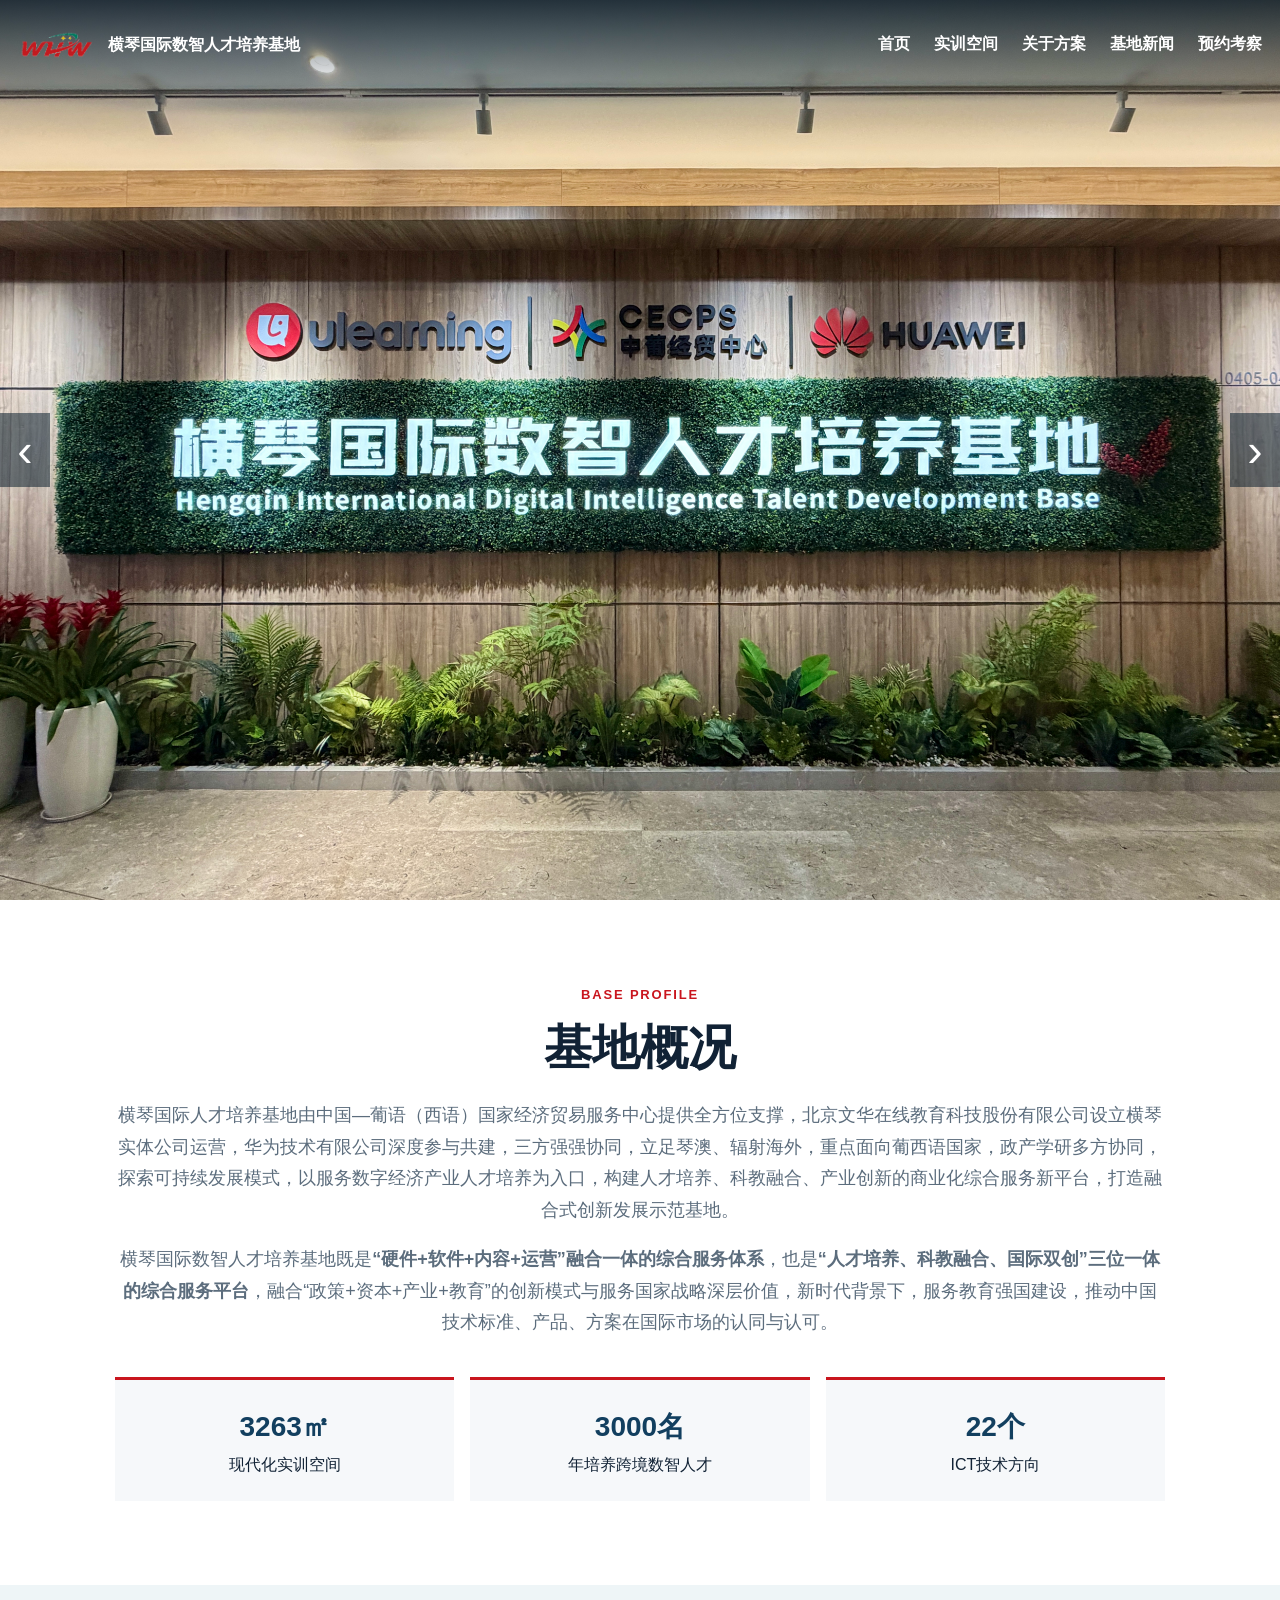
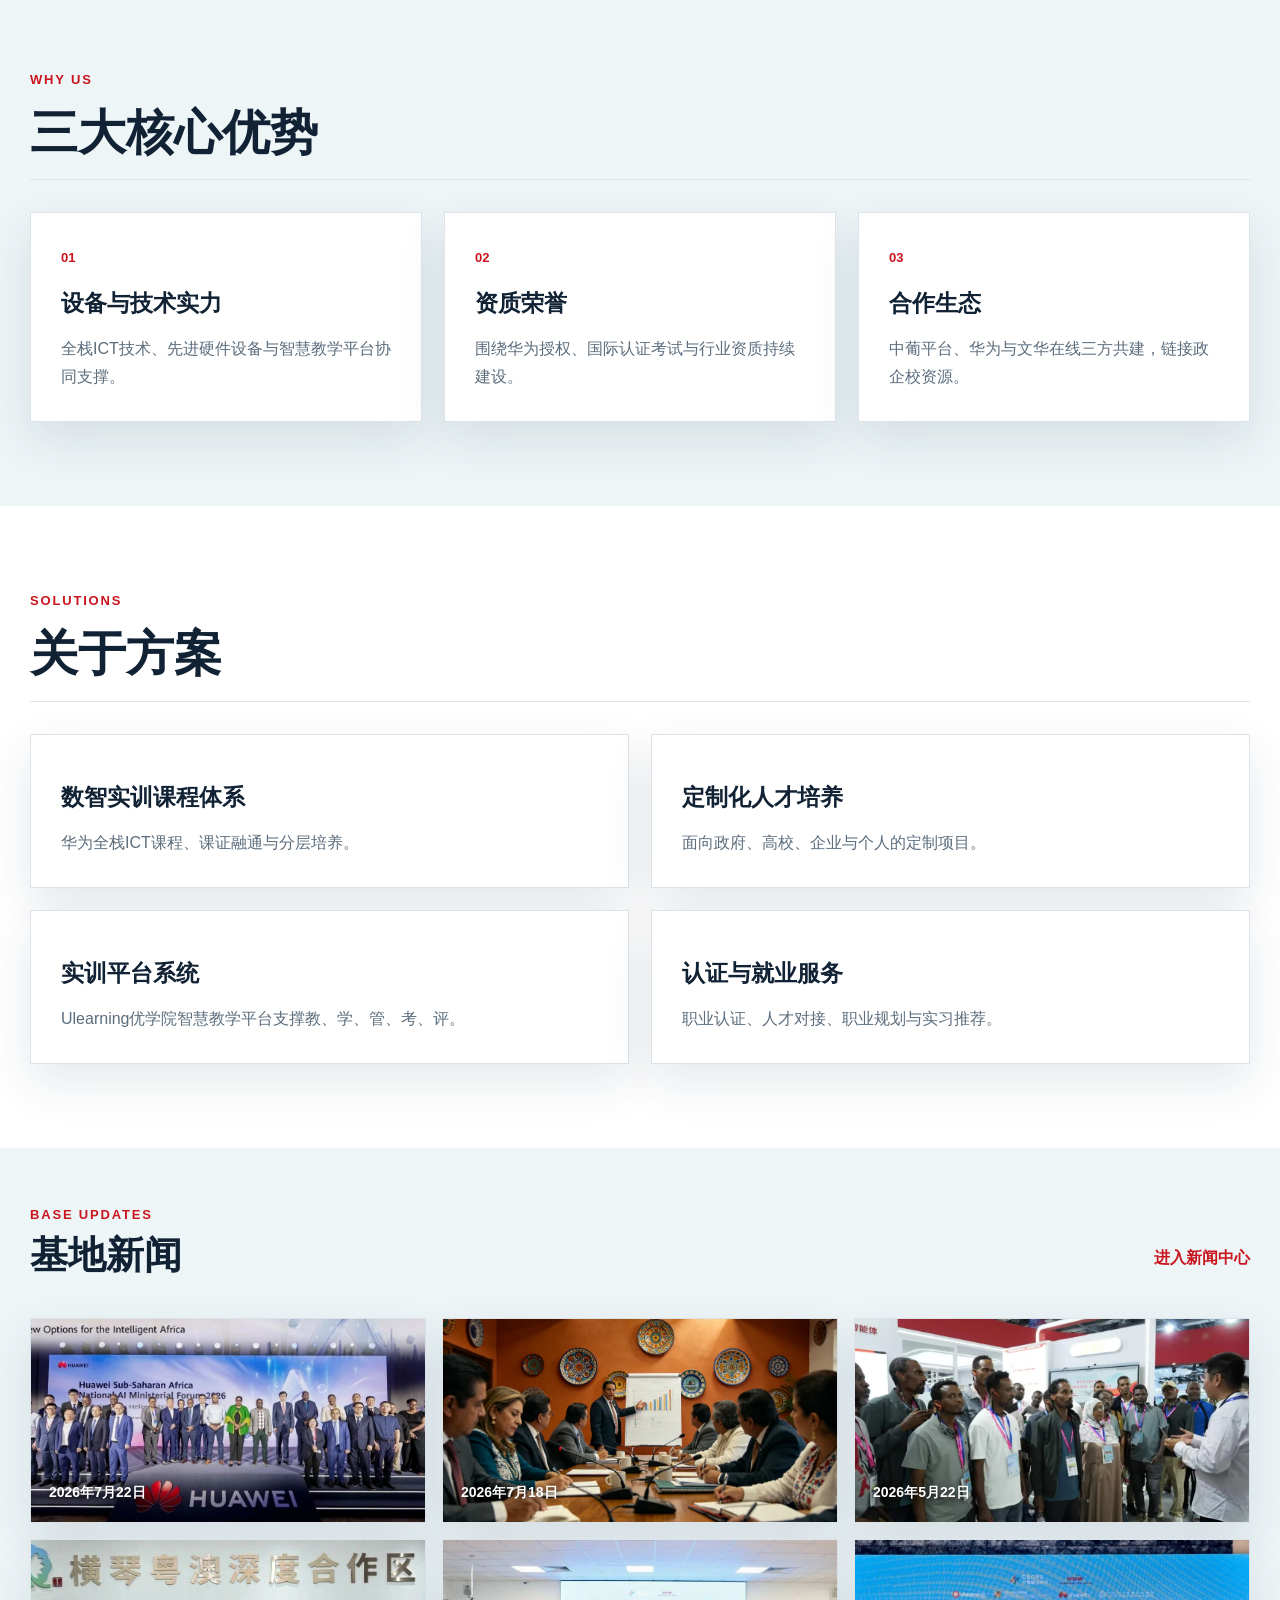
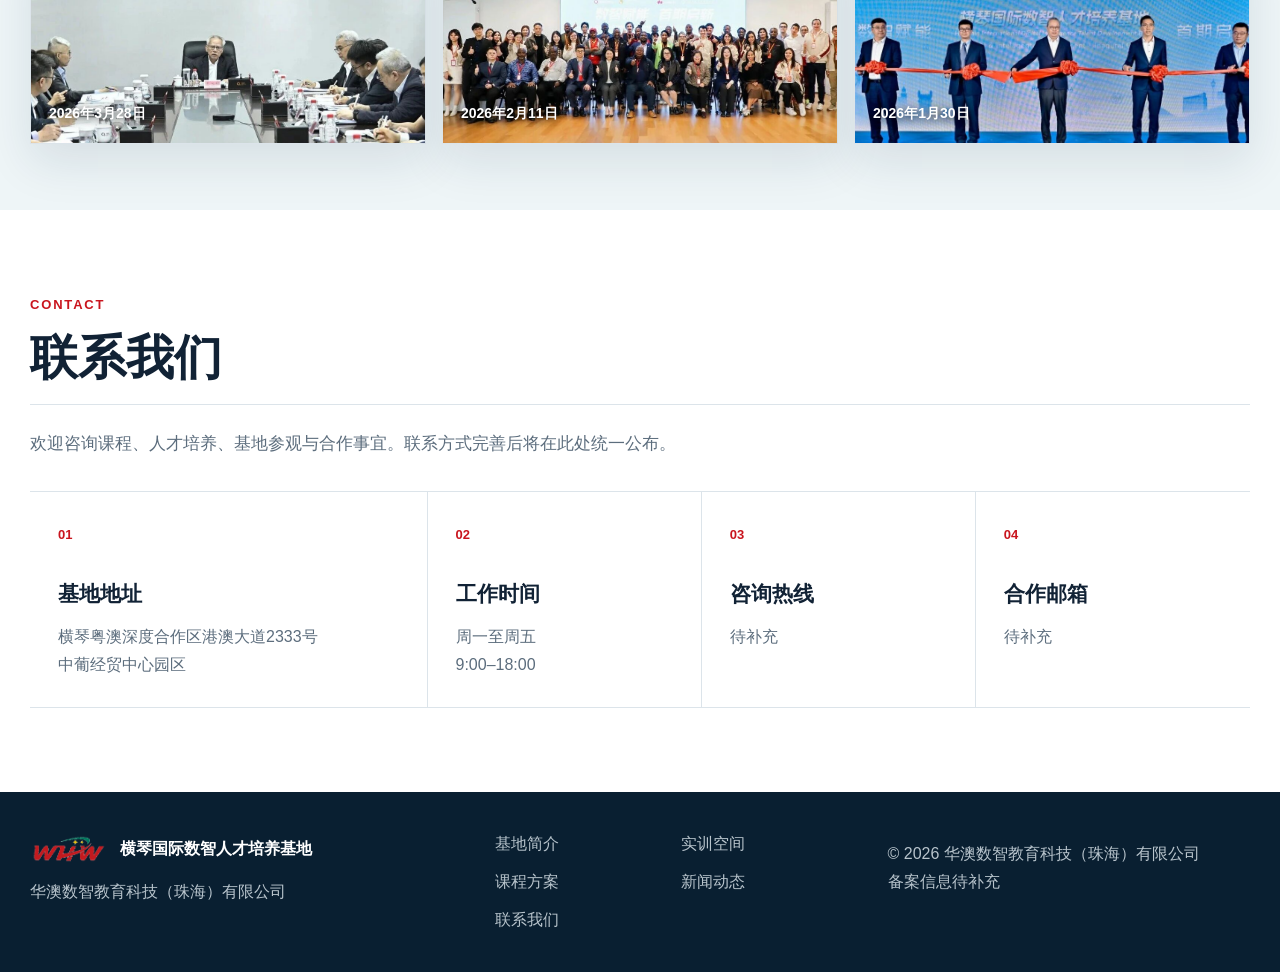
==== 华澳数值平台主页/index.html @ b758a47f "999" ====
<!doctype html>
<html lang="zh-CN">
<head>
  <meta charset="utf-8">
  <meta name="viewport" content="width=device-width, initial-scale=1">
  <meta name="description" content="横琴国际数智人才培养基地，立足琴澳，辐射全球。">
  <title>横琴国际数智人才培养基地</title>
  <link rel="stylesheet" href="styles.css">
</head>
<body>
  <header class="site-header">
    <nav class="nav-shell" aria-label="主导航">
      <a class="brand" href="index.html"><img class="brand-logo" src="assets/company-logo.png" alt=""><span>横琴国际数智人才培养基地</span></a>
      <button class="nav-toggle" type="button" aria-label="展开导航" aria-expanded="false">菜单</button>
      <div class="nav-links">
        <a href="index.html">首页</a><a href="spaces.html">实训空间</a><a href="solutions.html">关于方案</a><a href="news.html">基地新闻</a><a class="nav-cta" href="#contact">预约考察</a>
      </div>
    </nav>
  </header>

  <main id="top">
    <section class="hero-section" aria-label="基地环境轮播">
      <div class="hero-carousel" data-carousel>
        <figure class="hero-slide is-active"><img src="assets/carousel/slide-01.jpg" alt="横琴国际数智人才培养基地环境"></figure>
        <figure class="hero-slide"><img src="assets/carousel/slide-02.jpg" alt="基地实训空间"></figure>
        <figure class="hero-slide"><img src="assets/carousel/slide-03.jpg" alt="基地展示空间"></figure>
        <figure class="hero-slide"><img src="assets/carousel/slide-04.jpg" alt="智慧教室"></figure>
        <figure class="hero-slide"><img src="assets/carousel/slide-05.jpg" alt="基地环境"></figure>
        <figure class="hero-slide"><img src="assets/carousel/slide-06.jpg" alt="交流空间"></figure>
        <figure class="hero-slide"><img src="assets/carousel/slide-07.jpg" alt="实训环境"></figure>
        <figure class="hero-slide"><img src="assets/carousel/slide-08.jpg" alt="基地配套"></figure>
        <figure class="hero-slide"><img src="assets/carousel/slide-09.jpg" alt="活动空间"></figure>
        <button class="carousel-arrow prev" type="button" data-carousel-prev aria-label="上一张">‹</button>
        <button class="carousel-arrow next" type="button" data-carousel-next aria-label="下一张">›</button>
      </div>
    </section>

    <section id="about" class="section intro-section">
      <div class="container intro-block">
        <p class="section-kicker">BASE PROFILE</p><h2>基地概况</h2>
        <p>横琴国际人才培养基地由中国—葡语（西语）国家经济贸易服务中心提供全方位支撑，北京文华在线教育科技股份有限公司设立横琴实体公司运营，华为技术有限公司深度参与共建，三方强强协同，立足琴澳、辐射海外，重点面向葡西语国家，政产学研多方协同，探索可持续发展模式，以服务数字经济产业人才培养为入口，构建人才培养、科教融合、产业创新的商业化综合服务新平台，打造融合式创新发展示范基地。</p>
        <p>横琴国际数智人才培养基地既是<strong>“硬件+软件+内容+运营”融合一体的综合服务体系</strong>，也是<strong>“人才培养、科教融合、国际双创”三位一体的综合服务平台</strong>，融合“政策+资本+产业+教育”的创新模式与服务国家战略深层价值，新时代背景下，服务教育强国建设，推动中国技术标准、产品、方案在国际市场的认同与认可。</p>
        <div class="metrics"><div><strong>3263㎡</strong><span>现代化实训空间</span></div><div><strong>3000名</strong><span>年培养跨境数智人才</span></div><div><strong>22个</strong><span>ICT技术方向</span></div></div>
      </div>
    </section>

    <section id="advantages" class="section pale-section">
      <div class="container"><div class="section-title-row"><div><p class="section-kicker">WHY US</p><h2>三大核心优势</h2></div></div>
        <div class="advantage-card-grid">
          <a class="advantage-card" href="technology.html"><span>01</span><h3>设备与技术实力</h3><p>全栈ICT技术、先进硬件设备与智慧教学平台协同支撑。</p></a>
          <a class="advantage-card" href="honors.html"><span>02</span><h3>资质荣誉</h3><p>围绕华为授权、国际认证考试与行业资质持续建设。</p></a>
          <a class="advantage-card" href="ecosystem.html"><span>03</span><h3>合作生态</h3><p>中葡平台、华为与文华在线三方共建，链接政企校资源。</p></a>
        </div>
      </div>
    </section>

    <section id="solutions" class="section"><div class="container"><div class="section-title-row"><div><p class="section-kicker">SOLUTIONS</p><h2>关于方案</h2></div></div>
      <div class="feature-grid"><a href="solutions.html#courses"><h3>数智实训课程体系</h3><p>华为全栈ICT课程、课证融通与分层培养。</p></a><a href="solutions.html#custom"><h3>定制化人才培养</h3><p>面向政府、高校、企业与个人的定制项目。</p></a><a href="solutions.html#platform"><h3>实训平台系统</h3><p>Ulearning优学院智慧教学平台支撑教、学、管、考、评。</p></a><a href="solutions.html#service"><h3>认证与就业服务</h3><p>职业认证、人才对接、职业规划与实习推荐。</p></a></div>
    </div></section>

    <section id="news" class="home-news-showcase"><div class="container"><div class="home-news-bar"><div><p class="section-kicker">BASE UPDATES</p><h2>基地新闻</h2></div><a class="more-link" href="news.html">进入新闻中心</a></div><div class="news-list-grid"><a class="news-feature-card" href="https://mp.weixin.qq.com/s/VS0_arTJ1hQ-PvB5F7jzZw" target="_blank" rel="noopener noreferrer" style="background-image:url('assets/news-waic-africa.jpg')"><div><time datetime="2026-07-22">2026年7月22日</time><h2>文华在线智慧教育方案亮相 WAIC 2026 华为非洲系列活动</h2><span>阅读原文 →</span></div></a><a class="news-feature-card" href="https://mp.weixin.qq.com/s/AC53ZDwvF4MI9lZ7ABSoRw" target="_blank" rel="noopener noreferrer" style="background-image:url('assets/news-spanish-class.webp')"><div><time datetime="2026-07-18">2026年7月18日</time><h2>【免费福利！】横琴基地商务西语入门班开课啦！</h2><span>阅读原文 →</span></div></a><a class="news-feature-card" href="https://mp.weixin.qq.com/s/kaTKCli3nozkcMem22bv3w" target="_blank" rel="noopener noreferrer" style="background-image:url('assets/news-high-tech-expo.webp')"><div><time datetime="2026-05-22">2026年5月22日</time><h2>首日亮相第64届高博会！横琴国际数智人才培养基地展现教育出海新势能</h2><span>阅读原文 →</span></div></a><a class="news-feature-card" href="https://mp.weixin.qq.com/s/vGFCu3960ZKavrhZVHlnSg" target="_blank" rel="noopener noreferrer" style="background-image:url('assets/news-hengqin-development.jpg')"><div><time datetime="2026-03-28">2026年3月28日</time><h2>岑浩辉：落实全国“两会”精神 推进横琴合作区高质量发展</h2><span>阅读原文 →</span></div></a><a class="news-feature-card" href="https://mp.weixin.qq.com/s/wsXnAxiBoZH_i8d5qbmGKA" target="_blank" rel="noopener noreferrer" style="background-image:url('assets/news-first-class.jpg')"><div><time datetime="2026-02-11">2026年2月11日</time><h2>【圆满收官】横琴国际数智人才培养基地首期班</h2><span>阅读原文 →</span></div></a><a class="news-feature-card" href="https://mp.weixin.qq.com/s/Zj6YDY6AYtSrbQlKqx51Cg" target="_blank" rel="noopener noreferrer" style="background-image:url('assets/news-base-launch.jpg')"><div><time datetime="2026-01-30">2026年1月30日</time><h2>文华在线、华为、中葡经贸中心，共建横琴国际数智人才培养基地</h2><span>阅读原文 →</span></div></a></div></div></section>

    <section class="section contact-section" id="contact"><div class="container"><div class="section-title-row"><div><p class="section-kicker">CONTACT</p><h2>联系我们</h2></div></div>
      <p class="contact-intro">欢迎咨询课程、人才培养、基地参观与合作事宜。联系方式完善后将在此处统一公布。</p>
      <div class="contact-info-grid">
        <div><span>01</span><h3>基地地址</h3><p>横琴粤澳深度合作区港澳大道2333号<br>中葡经贸中心园区</p></div>
        <div><span>02</span><h3>工作时间</h3><p>周一至周五<br>9:00–18:00</p></div>
        <div><span>03</span><h3>咨询热线</h3><p>待补充</p></div>
        <div><span>04</span><h3>合作邮箱</h3><p>待补充</p></div>
      </div>
    </div></section>
  </main>
  <footer class="site-footer"><div class="container footer-layout"><div><a class="brand footer-brand" href="index.html"><img class="brand-logo" src="assets/company-logo.png" alt=""><span>横琴国际数智人才培养基地</span></a><p>华澳数智教育科技（珠海）有限公司</p></div><nav><a href="index.html#about">基地简介</a><a href="spaces.html">实训空间</a><a href="solutions.html">课程方案</a><a href="news.html">新闻动态</a><a href="index.html#contact">联系我们</a></nav><p>© 2026 华澳数智教育科技（珠海）有限公司<br>备案信息待补充</p></div></footer>
  <script src="site.js"></script>
</body>
</html>
---- 华澳数值平台主页/styles.css ----
:root{--ink:#112235;--muted:#5c6d7d;--line:#dce4ea;--soft:#f6f8fa;--pale:#eef5f7;--white:#fff;--red:#c9151e;--blue:#123f5f;--green:#0b796b;--shadow:0 18px 44px rgba(18,48,70,.11)}
*{box-sizing:border-box}html{scroll-behavior:smooth}body{margin:0;color:var(--ink);font-family:"Microsoft YaHei","PingFang SC",Arial,sans-serif;line-height:1.75;background:#fff}a{color:inherit;text-decoration:none}img{max-width:100%}.container{width:min(1220px,calc(100% - 40px));margin:auto}
.site-header{position:absolute;inset:0 0 auto;z-index:20;background:linear-gradient(180deg,rgba(4,18,30,.75),transparent);transition:background .25s ease,box-shadow .25s ease}.site-header.inner{position:relative;background:#0b2f49}.site-header.is-scrolled{position:fixed;background:#fff;box-shadow:0 7px 24px rgba(15,38,56,.12)}.nav-shell{width:min(1280px,calc(100% - 36px));min-height:90px;margin:auto;display:flex;align-items:center;justify-content:space-between;gap:24px}.brand{display:flex;align-items:center;gap:12px;color:#fff;font-weight:900}.brand-logo{width:78px;height:38px;object-fit:contain}.nav-links{display:flex;align-items:center;gap:24px;color:#fff;font-weight:700}.nav-links a{padding:12px 0;border-bottom:2px solid transparent}.nav-links a:hover{border-color:#fff}.site-header.is-scrolled .brand,.site-header.is-scrolled .nav-links{color:var(--ink)}.site-header.is-scrolled .nav-links a:hover{color:var(--red);border-color:var(--red)}.nav-toggle{display:none;background:rgba(255,255,255,.12);color:#fff;border:1px solid rgba(255,255,255,.4);border-radius:6px;padding:8px 12px}.site-header.is-scrolled .nav-toggle{color:var(--ink);border-color:var(--line);background:#fff}
.hero-carousel{height:100vh;min-height:650px;position:relative;overflow:hidden;background:#123}.hero-slide{position:absolute;inset:0;margin:0;opacity:0;transition:opacity .6s}.hero-slide.is-active{opacity:1}.hero-slide img{width:100%;height:100%;object-fit:cover}.eyebrow,.section-kicker{margin:0 0 12px;letter-spacing:.14em;font-size:13px;font-weight:900}.button{display:inline-flex;align-items:center;justify-content:center;min-height:48px;padding:0 24px;border:0;border-radius:4px;font:inherit;font-weight:900;cursor:pointer}.button.primary{background:var(--red);color:#fff}.carousel-arrow{position:absolute;top:50%;z-index:4;width:50px;height:74px;border:0;background:rgba(4,25,42,.52);color:#fff;font-size:46px;transform:translateY(-50%);cursor:pointer}.carousel-arrow.prev{left:0}.carousel-arrow.next{right:0}
.section{padding:84px 0}.pale-section{background:var(--pale)}.intro-block{max-width:1050px;text-align:center}.section-kicker{color:var(--red)}h2{font-size:clamp(34px,4vw,48px);line-height:1.2;margin:0 0 24px}.intro-block>p:not(.section-kicker){color:var(--muted);font-size:17px;text-align:left}.metrics{display:grid;grid-template-columns:repeat(4,1fr);gap:16px;margin-top:38px}.metrics div{padding:22px;border-top:3px solid var(--red);background:var(--soft)}.metrics strong,.metrics span{display:block}.metrics strong{font-size:28px;color:var(--blue)}.section-title-row{display:flex;align-items:end;justify-content:space-between;gap:20px;margin-bottom:32px;border-bottom:1px solid var(--line)}.section-title-row h2{margin-bottom:18px}.more-link{color:var(--red);font-weight:900;margin-bottom:22px}.advantage-card-grid,.feature-grid{display:grid;grid-template-columns:repeat(3,1fr);gap:22px}.advantage-card,.feature-grid a,.news-sketch-grid a,.detail-card{padding:30px;border:1px solid var(--line);background:#fff;box-shadow:var(--shadow);transition:.22s}.advantage-card:hover,.feature-grid a:hover,.news-sketch-grid a:hover{transform:translateY(-5px);border-color:rgba(201,21,30,.4)}.advantage-card span{font-size:13px;color:var(--red);font-weight:900}.advantage-card h3,.feature-grid h3{font-size:23px;margin:12px 0}.advantage-card p,.feature-grid p,.news-sketch-grid p{color:var(--muted);margin:0}.feature-grid{grid-template-columns:repeat(2,1fr)}.news-sketch-grid{display:grid;grid-template-columns:repeat(3,1fr);gap:22px}.news-sketch-grid time{color:var(--red);font-weight:900}.news-sketch-grid h3{font-size:21px;margin:10px 0}
.contact-intro{max-width:760px;margin:-8px 0 32px;color:var(--muted);font-size:17px}.contact-info-grid{display:grid;grid-template-columns:1.45fr 1fr 1fr 1fr;border-top:1px solid var(--line);border-bottom:1px solid var(--line)}.contact-info-grid>div{min-height:190px;padding:28px;border-right:1px solid var(--line)}.contact-info-grid>div:last-child{border-right:0}.contact-info-grid span{color:var(--red);font-size:13px;font-weight:900}.contact-info-grid h3{margin:28px 0 10px;font-size:21px}.contact-info-grid p{margin:0;color:var(--muted)}.site-footer{padding:38px 0;background:#091f31;color:#b8c4cc}.footer-layout{display:grid;grid-template-columns:1.2fr 1fr 1fr;gap:30px;align-items:start}.footer-brand{color:#fff}.footer-layout nav{display:grid;grid-template-columns:1fr 1fr;gap:10px}.footer-layout p{margin:10px 0 0}
.page-hero{padding:82px 0 70px;background:linear-gradient(135deg,#0b3654,#126d72);color:#fff}.page-hero h1{font-size:clamp(40px,6vw,66px);margin:0 0 12px}.page-hero p{max-width:760px;font-size:18px;margin:0;color:#dbe8ec}.detail-section{padding:70px 0;border-bottom:1px solid var(--line)}.detail-section h2{font-size:34px}.detail-section h3{margin-top:26px}.detail-section p,.detail-section li{color:var(--muted)}.room-grid{display:grid;grid-template-columns:repeat(2,1fr);gap:24px}.room-card{border:1px solid var(--line);background:#fff;overflow:hidden}.photo-placeholder{height:260px;display:flex;align-items:center;justify-content:center;background:linear-gradient(135deg,#e7eef2,#f8fafb);color:#80909e;font-weight:900}.room-copy{padding:26px}.room-copy h3{margin:0 0 8px}.room-meta{color:var(--red);font-weight:900}.pill-list{display:flex;gap:10px;flex-wrap:wrap;padding:0;list-style:none}.pill-list li{padding:8px 13px;border-radius:999px;background:var(--pale);color:var(--blue)}.content-grid{display:grid;grid-template-columns:repeat(2,1fr);gap:22px}.content-grid>div{padding:26px;background:var(--soft);border-left:3px solid var(--red)}
@media(max-width:900px){.nav-toggle{display:block}.nav-links{display:none;position:absolute;top:76px;left:18px;right:18px;padding:16px;background:#0a2a42;flex-direction:column;align-items:stretch}.site-header.is-scrolled .nav-links{background:#fff;box-shadow:0 14px 28px rgba(15,38,56,.14)}.nav-links.is-open{display:flex}.nav-shell{min-height:76px}.metrics{grid-template-columns:repeat(2,1fr)}.advantage-card-grid,.news-sketch-grid,.footer-layout{grid-template-columns:1fr}.contact-info-grid{grid-template-columns:repeat(2,1fr)}.contact-info-grid>div:nth-child(2){border-right:0}.contact-info-grid>div:nth-child(-n+2){border-bottom:1px solid var(--line)}.room-grid{grid-template-columns:1fr}}
@media(max-width:620px){.brand span{max-width:180px;font-size:13px}.hero-carousel{min-height:600px}.section{padding:62px 0}.metrics,.feature-grid,.content-grid,.contact-info-grid{grid-template-columns:1fr}.contact-info-grid>div{min-height:auto;border-right:0;border-bottom:1px solid var(--line)}.contact-info-grid>div:last-child{border-bottom:0}.button{width:100%}.room-card .photo-placeholder{height:210px}}

/* Content revisions */
.site-header.inner{background:#fff;border-bottom:1px solid var(--line);box-shadow:0 4px 18px rgba(15,38,56,.06)}
.site-header.inner .brand,.site-header.inner .nav-links{color:var(--ink)}
.site-header.inner .nav-links a:hover{color:var(--red);border-color:var(--red)}
.site-header.inner .nav-toggle{color:var(--ink);border-color:var(--line);background:#fff}
.page-hero{display:none}
.spaces-catalog{padding-top:64px}.room-photo{display:block;width:100%;height:260px;object-fit:cover}.room-number{display:none}.room-detail{margin:10px 0 0}.room-detail strong{color:var(--ink)}
.intro-block>p:not(.section-kicker){font-size:18px;text-align:center}
.metrics{grid-template-columns:repeat(3,1fr)}
@media(max-width:900px){.metrics{grid-template-columns:repeat(3,1fr)}}
@media(max-width:620px){.metrics{grid-template-columns:1fr}}
@media(max-width:620px){.room-photo{height:210px}}
.content-grid>.news-card{display:block;padding:26px;background:#fff;border:1px solid var(--line);border-left:3px solid var(--red);box-shadow:var(--shadow);transition:.22s}
.content-grid>.news-card:hover{transform:translateY(-4px);border-color:rgba(201,21,30,.45)}
.news-card time,.news-card span{color:var(--red);font-weight:900}.news-card h3{margin:10px 0}.news-card span{display:inline-block;margin-top:12px}
.news-sketch-grid>div{padding:30px;border:1px solid var(--line);background:#fff;box-shadow:var(--shadow)}
.news-sketch-grid>div time{color:var(--red);font-weight:900}.news-sketch-grid>div h3{font-size:21px;margin:10px 0}.news-sketch-grid>div p{color:var(--muted);margin:0}
.news-center{padding:72px 0 90px;background:var(--pale)}.news-center-heading{margin-bottom:34px}.news-center-heading h1{font-size:clamp(38px,5vw,58px);line-height:1.2;margin:0 0 12px}.news-center-heading>p:last-child{color:var(--muted);font-size:18px}
.news-list-grid{display:grid;grid-template-columns:repeat(3,1fr);gap:24px}.news-feature-card,.news-empty-card{min-height:360px;border:1px solid var(--line)}.news-feature-card{display:flex;align-items:flex-end;padding:30px;color:#fff;background-size:cover;background-position:center;box-shadow:var(--shadow);transition:.25s}.news-feature-card:hover{transform:translateY(-5px)}.news-feature-card time,.news-feature-card span{font-weight:900;color:#fff}.news-feature-card h2{font-size:25px;margin:12px 0 18px}.news-empty-card{display:flex;flex-direction:column;align-items:center;justify-content:center;background:#fff;color:#9aa7b0}.news-empty-card span{font-size:42px;font-weight:900;color:#dce3e7}.news-empty-card p{margin:8px 0 0}
@media(max-width:900px){.news-list-grid{grid-template-columns:repeat(2,1fr)}}
@media(max-width:620px){.news-list-grid{grid-template-columns:1fr}.news-feature-card,.news-empty-card{min-height:320px}}
.home-news-showcase{min-height:100vh;padding:44px 0;background:var(--pale);display:flex;align-items:center}.home-news-bar{display:flex;align-items:flex-end;justify-content:space-between;gap:20px;margin-bottom:22px}.home-news-bar h2{font-size:clamp(30px,3vw,42px);margin:0}.home-news-bar .section-kicker{margin-bottom:5px}.home-news-bar .more-link{margin:0 0 6px}.home-news-showcase .news-list-grid{gap:18px}.home-news-showcase .news-feature-card,.home-news-showcase .news-empty-card{min-height:250px}.home-news-showcase .news-feature-card{padding:24px}.home-news-showcase .news-feature-card h2{font-size:21px;line-height:1.4;margin:8px 0 12px}
@media(max-width:900px){.home-news-showcase{min-height:auto}.home-news-showcase .news-feature-card,.home-news-showcase .news-empty-card{min-height:260px}}
@media(max-width:620px){.home-news-bar{align-items:flex-start}.home-news-showcase .news-feature-card,.home-news-showcase .news-empty-card{min-height:240px}}
.news-feature-card{position:relative;overflow:hidden;background-size:cover;background-position:center;padding:0}.news-feature-card::after{content:"";position:absolute;inset:0;background:linear-gradient(180deg,rgba(5,24,38,.05),rgba(5,24,38,.88));opacity:0;transition:opacity .25s}.news-feature-card>div{position:relative;z-index:1;width:100%;padding:22px;opacity:0;transform:translateY(12px);transition:opacity .25s,transform .25s}.news-feature-card:hover::after,.news-feature-card:focus-visible::after,.news-feature-card:hover>div,.news-feature-card:focus-visible>div{opacity:1}.news-feature-card:hover>div,.news-feature-card:focus-visible>div{transform:translateY(0)}
.news-feature-card h2{font-size:19px;line-height:1.35;margin:7px 0 10px}.news-feature-card time,.news-feature-card span{font-size:14px}.home-news-showcase{min-height:auto;padding:56px 0 66px}.home-news-bar{margin-bottom:40px}.home-news-showcase .news-list-grid{gap:16px}.home-news-showcase .news-feature-card,.home-news-showcase .news-empty-card{min-height:205px}.home-news-showcase .news-feature-card{padding:0}.home-news-showcase .news-feature-card h2{font-size:18px;line-height:1.35;margin:6px 0 9px}.home-news-showcase .news-feature-card>div{padding:18px}
.news-center .news-feature-card,.news-center .news-empty-card{min-height:280px}
@media(hover:none){.news-feature-card::after,.news-feature-card>div{opacity:1}.news-feature-card>div{transform:none}}
@media(max-width:900px){.home-news-showcase .news-feature-card,.home-news-showcase .news-empty-card{min-height:220px}}
@media(max-width:620px){.home-news-bar{margin-bottom:32px}.home-news-showcase .news-feature-card,.home-news-showcase .news-empty-card{min-height:210px}}
.news-feature-card>div{opacity:1;transform:none}.news-feature-card time{display:block;color:#fff;text-shadow:0 2px 8px rgba(0,0,0,.9)}.news-feature-card>div h2,.news-feature-card>div span{display:none}.news-feature-card:hover>div h2,.news-feature-card:hover>div span,.news-feature-card:focus-visible>div h2,.news-feature-card:focus-visible>div span{display:block}
@media(hover:none){.news-feature-card>div h2,.news-feature-card>div span{display:block}}
.news-center .news-list-grid{display:flex;flex-direction:column;gap:18px}.news-center .news-feature-card{width:100%;min-height:190px;background-position:center 38%}.news-center .news-feature-card>div{padding:26px 30px}.news-center .news-feature-card h2{max-width:780px;font-size:22px}
@media(max-width:620px){.news-center .news-feature-card{min-height:180px}.news-center .news-feature-card>div{padding:20px}.news-center .news-feature-card h2{font-size:18px}}
.news-row-list{border-top:1px solid var(--line)}.news-row{display:grid;grid-template-columns:140px 1fr;gap:38px;min-height:190px;padding:34px 0;border-bottom:1px solid var(--line);transition:color .2s}.news-row time{display:flex;align-items:center;gap:12px;padding-right:28px;border-right:1px solid var(--line);color:#50575c}.news-row time strong{font-size:50px;line-height:1;font-weight:900}.news-row time span{font-size:14px;line-height:1.45;font-weight:700}.news-row>div{display:flex;flex-direction:column;justify-content:space-between;align-items:flex-start}.news-row h2{font-size:23px;line-height:1.55;font-weight:500;margin:0}.news-row-more{color:var(--blue);font-weight:700}.news-row:hover{color:var(--red)}.news-row:hover .news-row-more{color:var(--red)}
@media(max-width:620px){.news-row{grid-template-columns:82px 1fr;gap:18px;min-height:155px;padding:26px 0}.news-row time{gap:6px;padding-right:14px}.news-row time strong{font-size:36px}.news-row time span{font-size:11px}.news-row h2{font-size:17px;line-height:1.5}.news-row-more{font-size:14px}}
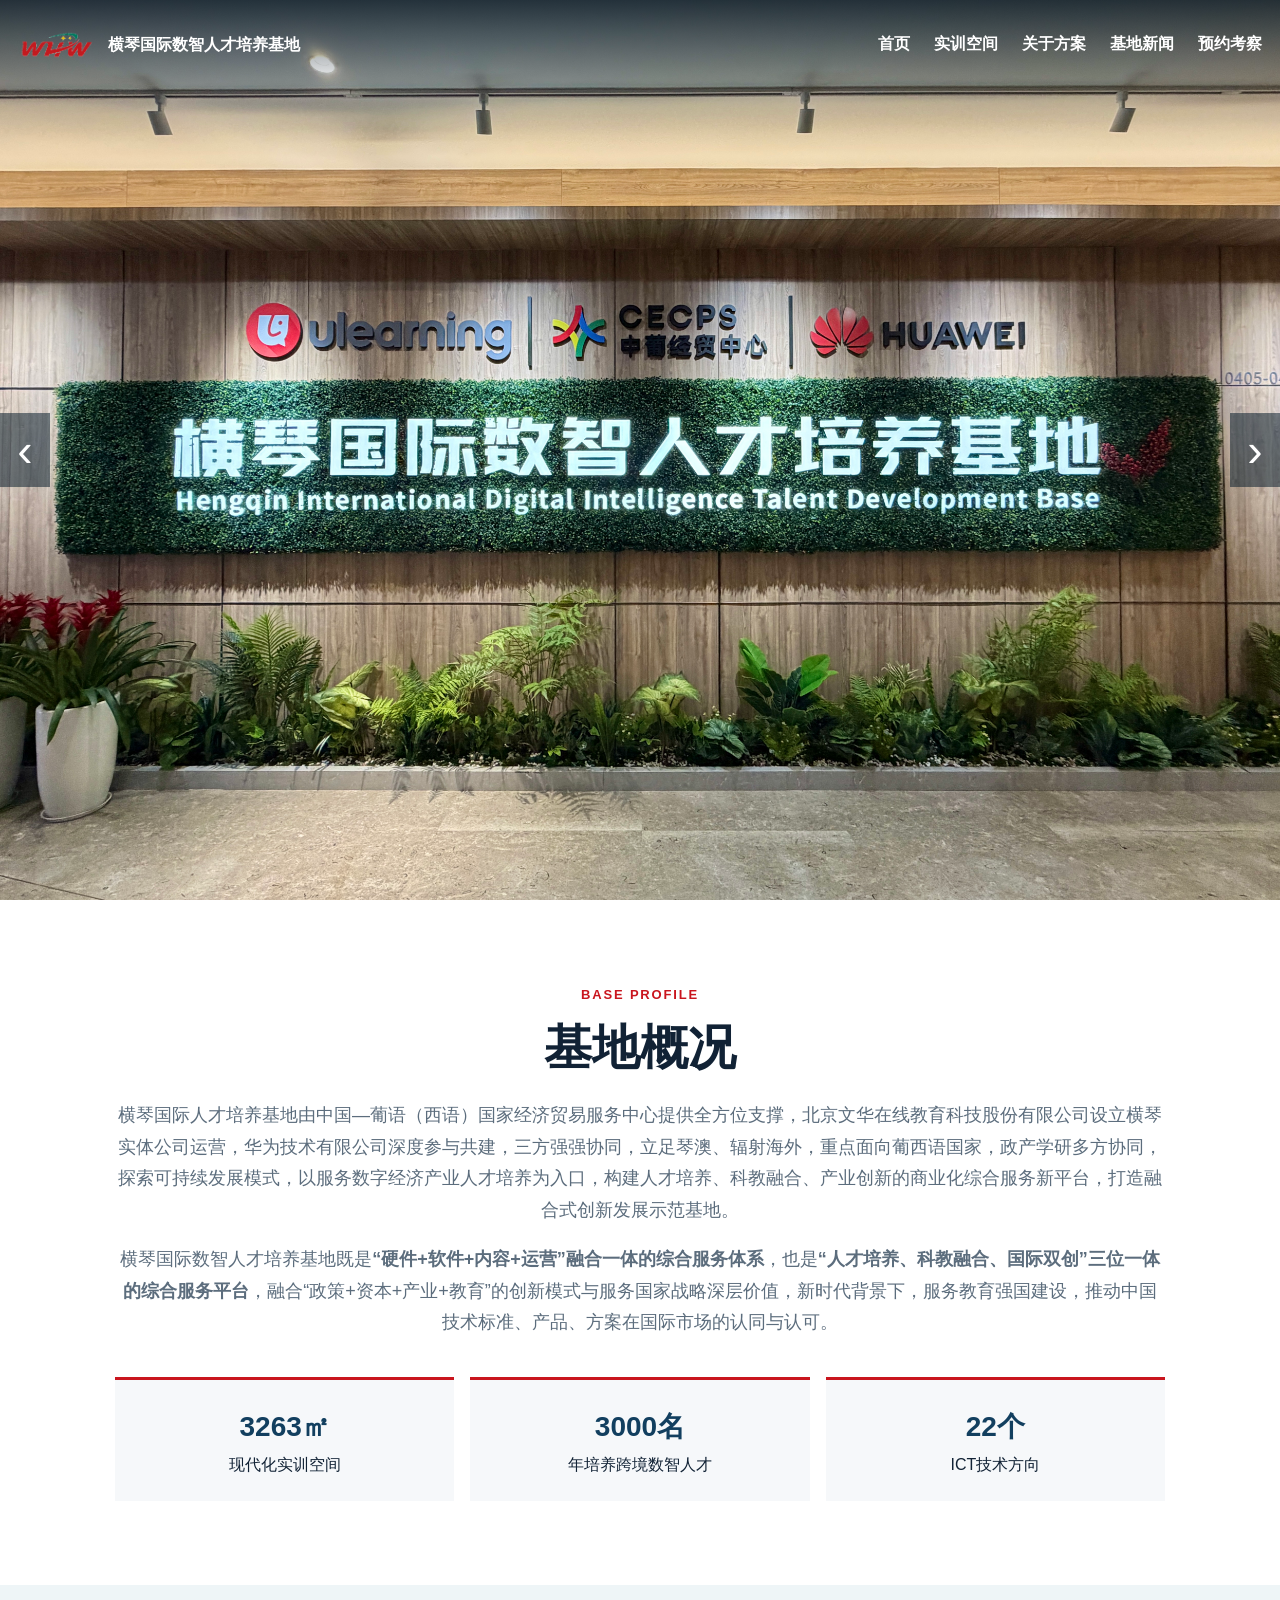
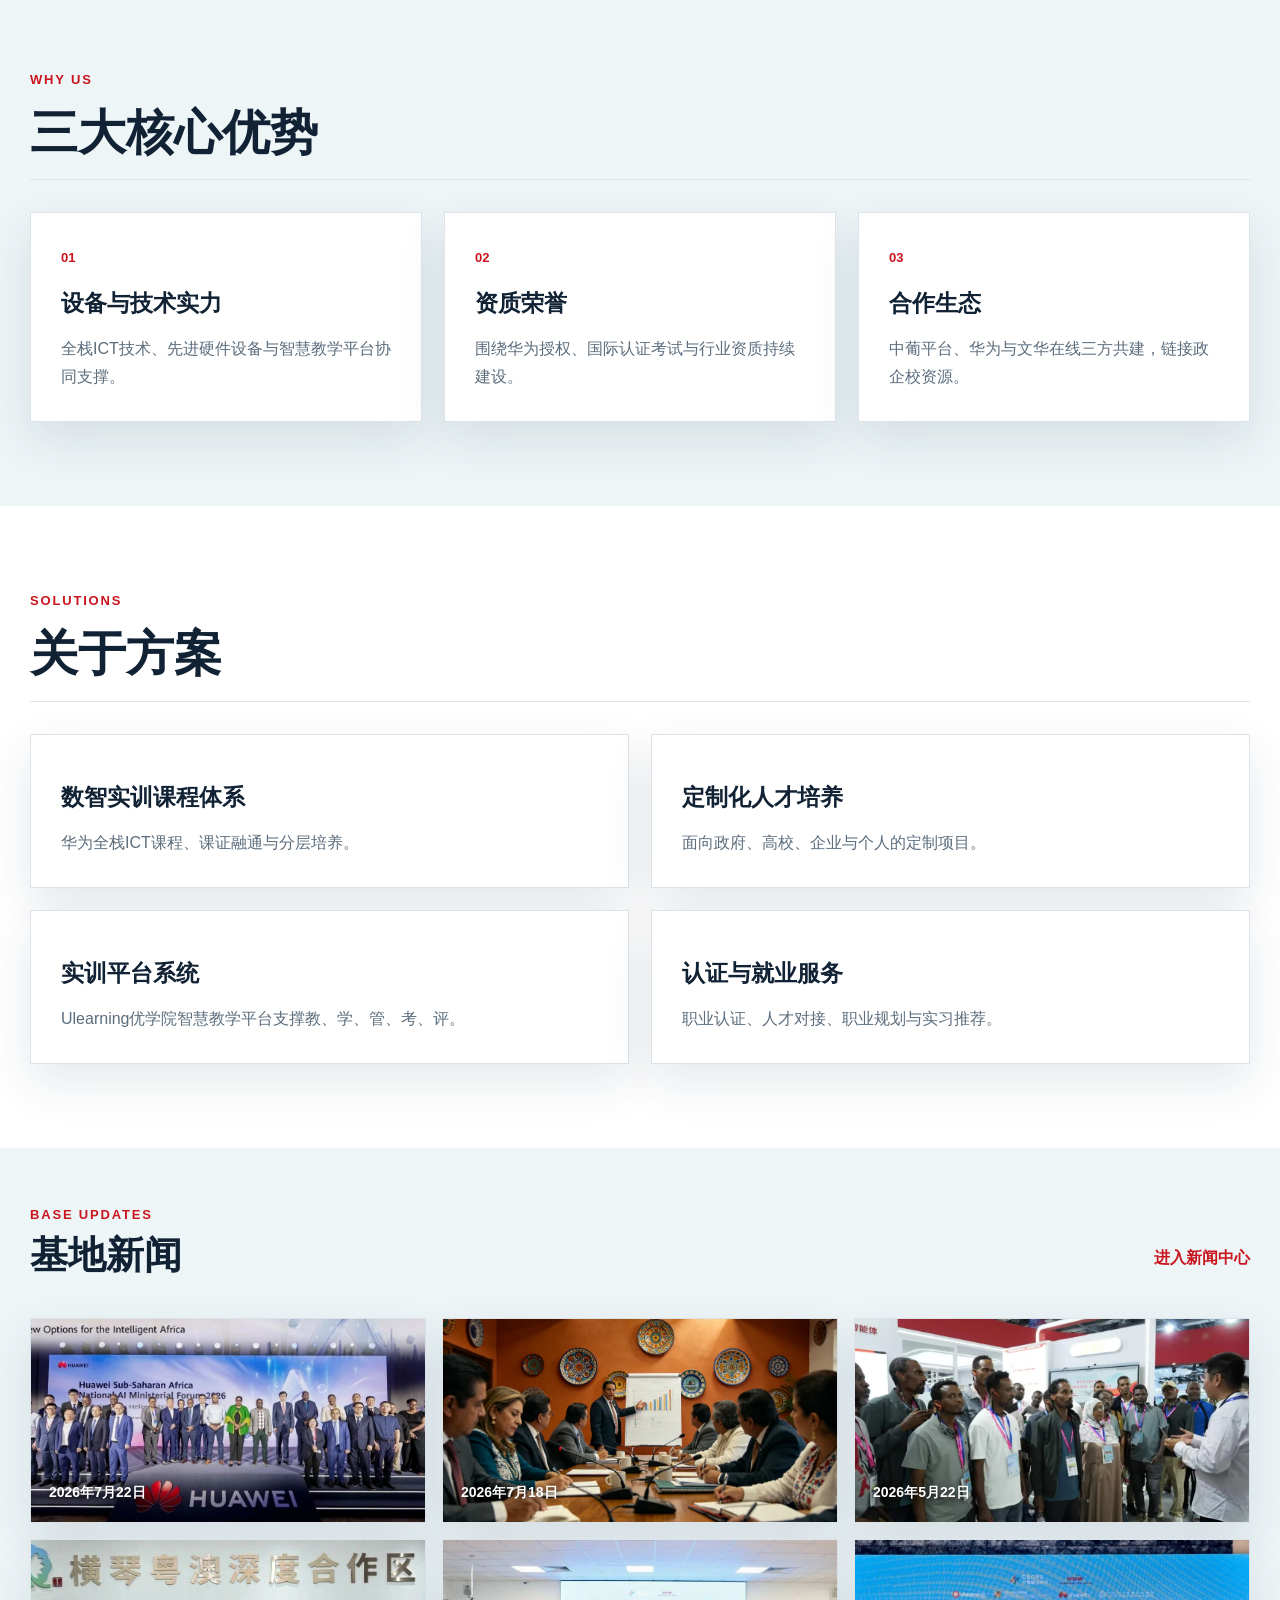
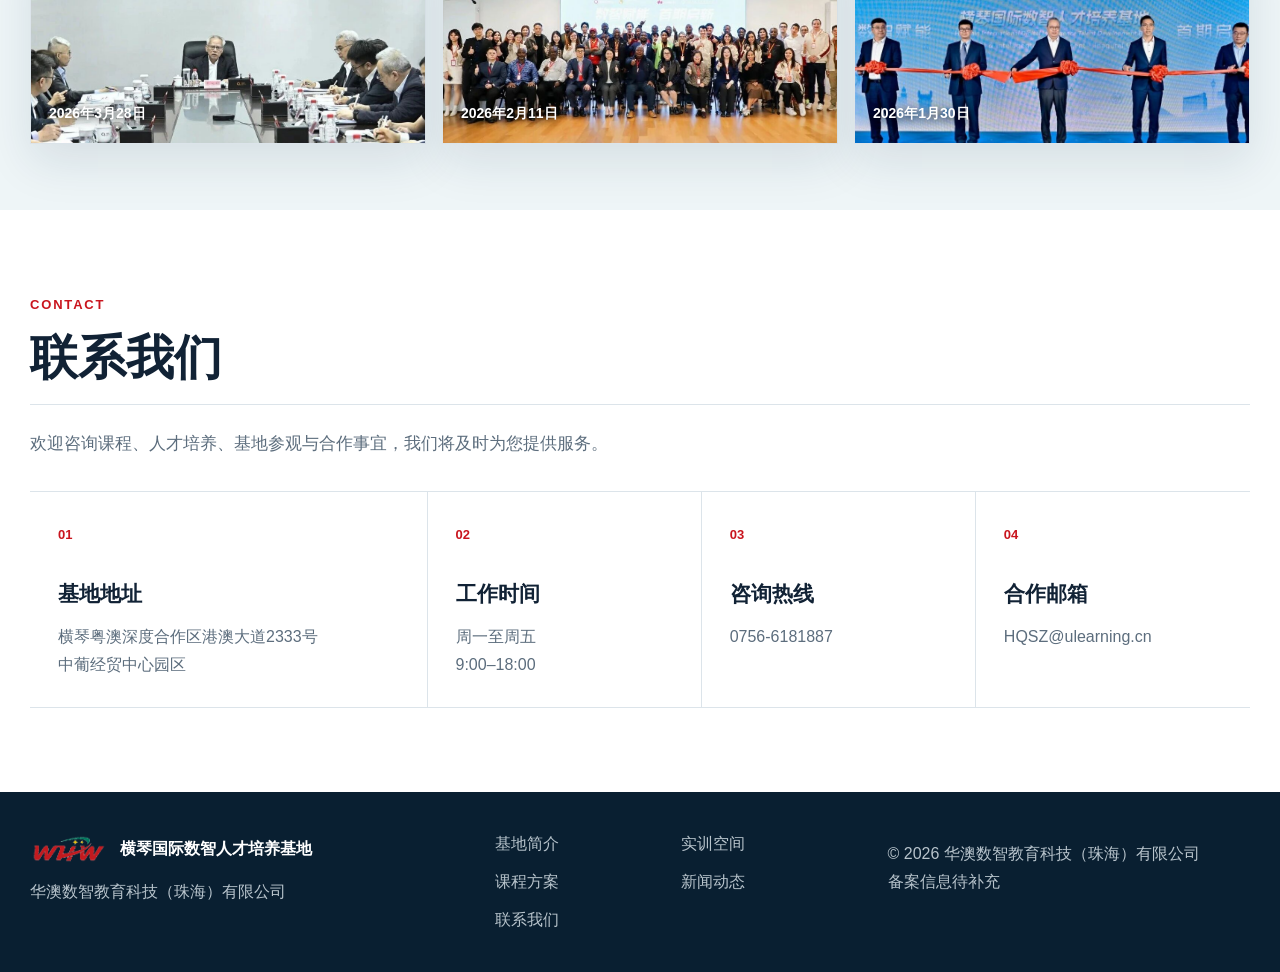
==== commit 3cbe5d8c: "new change add content" ====
--- a/华澳数值平台主页/index.html
+++ b/华澳数值平台主页/index.html
@@ -61,12 +61,12 @@
     <section id="news" class="home-news-showcase"><div class="container"><div class="home-news-bar"><div><p class="section-kicker">BASE UPDATES</p><h2>基地新闻</h2></div><a class="more-link" href="news.html">进入新闻中心</a></div><div class="news-list-grid"><a class="news-feature-card" href="https://mp.weixin.qq.com/s/VS0_arTJ1hQ-PvB5F7jzZw" target="_blank" rel="noopener noreferrer" style="background-image:url('assets/news-waic-africa.jpg')"><div><time datetime="2026-07-22">2026年7月22日</time><h2>文华在线智慧教育方案亮相 WAIC 2026 华为非洲系列活动</h2><span>阅读原文 →</span></div></a><a class="news-feature-card" href="https://mp.weixin.qq.com/s/AC53ZDwvF4MI9lZ7ABSoRw" target="_blank" rel="noopener noreferrer" style="background-image:url('assets/news-spanish-class.webp')"><div><time datetime="2026-07-18">2026年7月18日</time><h2>【免费福利！】横琴基地商务西语入门班开课啦！</h2><span>阅读原文 →</span></div></a><a class="news-feature-card" href="https://mp.weixin.qq.com/s/kaTKCli3nozkcMem22bv3w" target="_blank" rel="noopener noreferrer" style="background-image:url('assets/news-high-tech-expo.webp')"><div><time datetime="2026-05-22">2026年5月22日</time><h2>首日亮相第64届高博会！横琴国际数智人才培养基地展现教育出海新势能</h2><span>阅读原文 →</span></div></a><a class="news-feature-card" href="https://mp.weixin.qq.com/s/vGFCu3960ZKavrhZVHlnSg" target="_blank" rel="noopener noreferrer" style="background-image:url('assets/news-hengqin-development.jpg')"><div><time datetime="2026-03-28">2026年3月28日</time><h2>岑浩辉：落实全国“两会”精神 推进横琴合作区高质量发展</h2><span>阅读原文 →</span></div></a><a class="news-feature-card" href="https://mp.weixin.qq.com/s/wsXnAxiBoZH_i8d5qbmGKA" target="_blank" rel="noopener noreferrer" style="background-image:url('assets/news-first-class.jpg')"><div><time datetime="2026-02-11">2026年2月11日</time><h2>【圆满收官】横琴国际数智人才培养基地首期班</h2><span>阅读原文 →</span></div></a><a class="news-feature-card" href="https://mp.weixin.qq.com/s/Zj6YDY6AYtSrbQlKqx51Cg" target="_blank" rel="noopener noreferrer" style="background-image:url('assets/news-base-launch.jpg')"><div><time datetime="2026-01-30">2026年1月30日</time><h2>文华在线、华为、中葡经贸中心，共建横琴国际数智人才培养基地</h2><span>阅读原文 →</span></div></a></div></div></section>
 
     <section class="section contact-section" id="contact"><div class="container"><div class="section-title-row"><div><p class="section-kicker">CONTACT</p><h2>联系我们</h2></div></div>
-      <p class="contact-intro">欢迎咨询课程、人才培养、基地参观与合作事宜。联系方式完善后将在此处统一公布。</p>
+      <p class="contact-intro">欢迎咨询课程、人才培养、基地参观与合作事宜，我们将及时为您提供服务。</p>
       <div class="contact-info-grid">
         <div><span>01</span><h3>基地地址</h3><p>横琴粤澳深度合作区港澳大道2333号<br>中葡经贸中心园区</p></div>
         <div><span>02</span><h3>工作时间</h3><p>周一至周五<br>9:00–18:00</p></div>
-        <div><span>03</span><h3>咨询热线</h3><p>待补充</p></div>
-        <div><span>04</span><h3>合作邮箱</h3><p>待补充</p></div>
+        <div><span>03</span><h3>咨询热线</h3><p><a href="tel:07566181887">0756-6181887</a></p></div>
+        <div><span>04</span><h3>合作邮箱</h3><p><a href="mailto:HQSZ@ulearning.cn">HQSZ@ulearning.cn</a></p></div>
       </div>
     </div></section>
   </main>
--- a/华澳数值平台主页/styles.css
+++ b/华澳数值平台主页/styles.css
@@ -44,3 +44,16 @@
 @media(max-width:620px){.news-center .news-feature-card{min-height:180px}.news-center .news-feature-card>div{padding:20px}.news-center .news-feature-card h2{font-size:18px}}
 .news-row-list{border-top:1px solid var(--line)}.news-row{display:grid;grid-template-columns:140px 1fr;gap:38px;min-height:190px;padding:34px 0;border-bottom:1px solid var(--line);transition:color .2s}.news-row time{display:flex;align-items:center;gap:12px;padding-right:28px;border-right:1px solid var(--line);color:#50575c}.news-row time strong{font-size:50px;line-height:1;font-weight:900}.news-row time span{font-size:14px;line-height:1.45;font-weight:700}.news-row>div{display:flex;flex-direction:column;justify-content:space-between;align-items:flex-start}.news-row h2{font-size:23px;line-height:1.55;font-weight:500;margin:0}.news-row-more{color:var(--blue);font-weight:700}.news-row:hover{color:var(--red)}.news-row:hover .news-row-more{color:var(--red)}
 @media(max-width:620px){.news-row{grid-template-columns:82px 1fr;gap:18px;min-height:155px;padding:26px 0}.news-row time{gap:6px;padding-right:14px}.news-row time strong{font-size:36px}.news-row time span{font-size:11px}.news-row h2{font-size:17px;line-height:1.5}.news-row-more{font-size:14px}}
+.technology-intro h1{font-size:clamp(38px,5vw,58px);margin:0 0 18px}.technology-intro .container>p:last-child{max-width:850px;color:var(--muted);font-size:18px}.tech-feature{padding:76px 0}.tech-feature-grid{display:grid;grid-template-columns:1fr 1.12fr;gap:54px;align-items:center}.tech-feature-grid.reverse{grid-template-columns:1.12fr 1fr}.tech-feature-grid.reverse .tech-visual{order:2}.tech-feature article h2{font-size:34px;margin:0 0 22px}.tech-feature article p,.tech-feature article li{color:var(--muted)}.tech-feature article ul{padding-left:20px}.tech-visual{position:relative;min-height:390px;overflow:hidden;background:#0b2f49;box-shadow:var(--shadow)}.tech-visual::before,.tech-visual::after,.tech-visual i{content:"";position:absolute}.tech-visual span{position:absolute;left:28px;bottom:24px;z-index:2;color:rgba(255,255,255,.72);font-size:13px;font-weight:900;letter-spacing:.14em}.training-box-visual{background:radial-gradient(circle at 70% 28%,rgba(72,201,221,.55),transparent 30%),linear-gradient(135deg,#0b2336,#126d72)}.training-box-visual::before{width:54%;height:48%;left:23%;top:25%;border:2px solid rgba(255,255,255,.72);border-radius:14px;background:linear-gradient(145deg,rgba(255,255,255,.22),rgba(255,255,255,.04));box-shadow:0 0 45px rgba(69,209,222,.28)}.training-box-visual::after{width:38%;height:3px;left:31%;top:47%;background:linear-gradient(90deg,transparent,#65d7e5,transparent);box-shadow:0 22px 0 rgba(101,215,229,.65),0 -22px 0 rgba(101,215,229,.38)}.training-box-visual i{inset:12%;border:1px solid rgba(255,255,255,.1);background:repeating-linear-gradient(90deg,transparent 0 38px,rgba(255,255,255,.05) 39px 40px)}.ascend-visual{background:radial-gradient(circle at 50% 50%,rgba(216,44,52,.5),transparent 26%),linear-gradient(135deg,#081f31,#30171b)}.ascend-visual::before{width:180px;height:180px;left:50%;top:50%;transform:translate(-50%,-50%) rotate(45deg);border:2px solid rgba(255,255,255,.7);background:linear-gradient(145deg,rgba(226,49,58,.45),rgba(255,255,255,.04));box-shadow:0 0 60px rgba(226,49,58,.35)}.ascend-visual::after{inset:12%;border:1px solid rgba(255,255,255,.12);background:repeating-radial-gradient(circle at center,transparent 0 30px,rgba(255,255,255,.06) 31px 32px)}.ascend-visual i{left:10%;right:10%;top:50%;height:1px;background:linear-gradient(90deg,transparent,#fff,transparent);box-shadow:0 -70px 0 rgba(255,255,255,.2),0 70px 0 rgba(255,255,255,.2)}.tech-sources{background:#fff}.source-links{display:flex;gap:14px;flex-wrap:wrap;margin-top:24px}.source-links a{padding:10px 14px;border:1px solid var(--line);color:var(--blue);font-weight:700}.source-links a:hover{border-color:var(--red);color:var(--red)}
+@media(max-width:900px){.tech-feature-grid,.tech-feature-grid.reverse{grid-template-columns:1fr}.tech-feature-grid.reverse .tech-visual{order:0}.tech-visual{min-height:330px}}
+@media(max-width:620px){.tech-feature{padding:54px 0}.tech-feature-grid{gap:30px}.tech-visual{min-height:260px}.tech-feature article h2{font-size:28px}}
+.equipment-list,.compute-levels{display:grid;grid-template-columns:repeat(2,1fr);gap:12px;margin:24px 0}.equipment-list>div,.compute-levels>div{padding:18px;border:1px solid var(--line);background:#fff}.equipment-list strong,.equipment-list span,.compute-levels strong,.compute-levels span{display:block}.equipment-list strong,.compute-levels strong{color:var(--blue);margin-bottom:7px}.equipment-list span,.compute-levels span{color:var(--muted);font-size:14px;line-height:1.7}.compute-levels b{display:inline-flex;align-items:center;justify-content:center;width:30px;height:30px;margin-bottom:10px;border-radius:50%;background:var(--red);color:#fff;font-size:12px}.tech-note,.tech-verdict{padding:16px 18px;border-left:3px solid var(--red);background:rgba(201,21,30,.05)}.tech-verdict strong{color:var(--blue)}
+@media(max-width:620px){.equipment-list,.compute-levels{grid-template-columns:1fr}}
+
+/* Four solution centers */
+.solution-hub{min-height:calc(100vh - 90px);padding-bottom:90px;background:linear-gradient(180deg,#f5f8fa,#fff)}.solution-heading{padding:72px 0 48px}.solution-heading h1,.center-hero h1,.empty-center h1{font-size:clamp(40px,5.5vw,66px);line-height:1.15;margin:0 0 18px}.solution-heading>div>p:last-child,.center-hero>div>p:last-child,.empty-center p{max-width:850px;color:var(--muted);font-size:18px}.solution-entry-grid{display:grid;grid-template-columns:repeat(2,1fr);gap:22px}.solution-entry{position:relative;min-height:310px;padding:38px;border:1px solid var(--line);background:#fff;box-shadow:var(--shadow);overflow:hidden;transition:.25s}.solution-entry:after{content:"";position:absolute;right:-60px;bottom:-70px;width:190px;height:190px;border-radius:50%;background:rgba(201,21,30,.05)}.solution-entry:hover{transform:translateY(-5px);border-color:rgba(201,21,30,.45)}.solution-entry>span{color:var(--red);font-weight:900;letter-spacing:.14em}.solution-entry h2{max-width:480px;margin:18px 0;font-size:31px}.solution-entry p{max-width:520px;color:var(--muted)}.solution-entry b{position:absolute;left:38px;bottom:34px;color:var(--red)}.solution-entry.pending{background:#f8fafb}.center-hero{padding:70px 0 74px;background:linear-gradient(135deg,#f4f8fa,#fff);border-bottom:1px solid var(--line)}.education-hero{background:linear-gradient(135deg,#fff4f2,#fff)}.innovation-hero{background:linear-gradient(135deg,#eef6f5,#fff)}.back-link{display:inline-block;margin-bottom:38px;color:var(--blue);font-weight:800}.center-title{max-width:850px;margin-bottom:36px}.center-title h2{margin-bottom:12px}.center-title>p:last-child{font-size:17px}.teaching-map{display:grid;grid-template-columns:repeat(4,1fr);gap:18px}.teach-card{padding:28px;background:#fff;border:1px solid var(--line);box-shadow:var(--shadow)}.teach-card>b{display:flex;align-items:center;justify-content:center;width:88px;height:88px;margin-bottom:25px;color:#fff;font-size:32px;border-radius:10px;box-shadow:12px 12px 0 rgba(17,34,53,.08)}.teach-card.teal>b{background:#285d62}.teach-card.orange>b{background:#b86129}.teach-card.red>b{background:#963c3d}.teach-card.blue>b{background:#405f8e}.teach-card h3{margin:0 0 14px}.teach-card ul{padding-left:19px}.faculty-orbit{display:grid;grid-template-columns:repeat(3,1fr);gap:22px;position:relative;padding-top:130px}.faculty-core{position:absolute;left:50%;top:0;display:flex;align-items:center;justify-content:center;width:120px;height:120px;transform:translateX(-50%);border-radius:50%;background:var(--blue);color:#fff;font-size:24px;font-weight:900;box-shadow:0 0 0 18px rgba(18,63,95,.1)}.faculty-orbit article{padding:28px;text-align:center;background:#fff;border-top:3px solid var(--red);box-shadow:var(--shadow)}.faculty-orbit h3{margin:0 0 10px}.certificate-layout{display:grid;grid-template-columns:.8fr 1.2fr;gap:54px;align-items:center}.certificate-layout figure{margin:0;padding:16px;background:#fff;box-shadow:var(--shadow);border:1px solid var(--line)}.certificate-layout figcaption{text-align:center;color:var(--muted);font-size:13px;margin-top:10px}.check-list{padding-left:20px;color:var(--muted)}.architecture-section{background:#fff}.architecture-stack{display:flex;flex-direction:column;gap:18px;max-width:1100px;margin:auto}.stack-layer{position:relative;padding:32px 34px 32px 110px;border-radius:16px}.layer-index{position:absolute;left:26px;top:30px;color:var(--red);font-weight:900;font-size:18px}.scenes{background:#fff3f2;border:1px solid #f3d0cd}.apps{background:#fff8f3;border:1px solid #f3ddd0}.environment{background:#f2f6f8;border:1px solid #dce7ed}.foundation{background:#142f46;color:#fff;text-align:center;box-shadow:0 20px 50px rgba(18,47,70,.22)}.foundation .layer-index{color:#ff8a82}.foundation h3{margin:0;font-size:30px}.foundation p{margin:2px 0 0;color:#dbe7ee}.scene-grid,.app-grid{display:grid;grid-template-columns:repeat(5,1fr);gap:12px}.scene-grid b{padding:18px 10px;text-align:center;border-radius:10px;background:var(--red);color:#fff;font-size:20px}.scene-grid small{display:block;margin-top:8px;font-size:12px;font-weight:400;line-height:1.7}.app-grid{grid-template-columns:repeat(4,1fr)}.app-grid article{padding:20px;text-align:center;background:#fff;border-radius:10px;border-top:4px solid var(--red)}.app-grid h3{margin:0;color:var(--red)}.app-grid p{margin:8px 0 0;font-size:14px}.environment>div>h3{margin-top:0}.environment-tags{display:flex;gap:10px;flex-wrap:wrap}.environment-tags span{padding:7px 12px;background:#fff;border-radius:999px;color:var(--blue);font-weight:700}.environment img{display:block;width:100%;max-height:310px;margin-top:22px;object-fit:cover;object-position:center 45%;border-radius:10px}.two-column-story{display:grid;grid-template-columns:1fr 1fr;gap:22px}.two-column-story>div,.incubation-steps article{padding:30px;background:#fff;border-left:3px solid var(--red);box-shadow:var(--shadow)}.two-column-story h3,.incubation-steps h3{margin-top:0}.incubation-steps{display:grid;grid-template-columns:repeat(3,1fr);gap:22px}.incubation-steps span{color:var(--red);font-weight:900}.empty-center{min-height:calc(100vh - 240px);display:flex;align-items:center;padding:90px 0;background:linear-gradient(135deg,#f5f8fa,#fff)}.empty-center span{display:inline-block;margin-top:28px;padding:10px 16px;background:var(--blue);color:#fff;font-weight:900;letter-spacing:.14em}
+@media(max-width:900px){.teaching-map{grid-template-columns:repeat(2,1fr)}.certificate-layout{grid-template-columns:1fr}.scene-grid{grid-template-columns:repeat(3,1fr)}.app-grid{grid-template-columns:repeat(2,1fr)}}
+@media(max-width:620px){.solution-entry-grid,.teaching-map,.faculty-orbit,.two-column-story,.incubation-steps{grid-template-columns:1fr}.solution-entry{min-height:330px;padding:28px}.solution-entry b{left:28px}.faculty-orbit{padding-top:140px}.stack-layer{padding:76px 18px 24px}.layer-index{left:18px;top:22px}.scene-grid,.app-grid{grid-template-columns:1fr}.center-hero{padding:50px 0}.certificate-layout{gap:30px}}
+.app-grid strong{display:block;margin:8px 0;color:var(--ink);font-size:14px}.classroom-specs{background:#f8fafb}.spec-grid{display:grid;grid-template-columns:repeat(4,1fr);gap:18px}.spec-grid article{overflow:hidden;background:#fff;border:1px solid var(--line);box-shadow:var(--shadow)}.spec-grid img{display:block;width:100%;height:230px;object-fit:cover;object-position:top}.spec-grid article>span,.spec-grid article>h3,.spec-grid article>b,.spec-grid article>ul{margin-left:22px;margin-right:22px}.spec-grid article>span{display:block;margin-top:20px;color:var(--red);font-size:12px;font-weight:900;letter-spacing:.12em}.spec-grid h3{margin-top:7px;margin-bottom:8px}.spec-grid b{display:block;min-height:70px;color:var(--blue);font-size:13px}.spec-grid ul{padding-left:18px;padding-bottom:22px;color:var(--muted);font-size:14px}.certification-hero{background:linear-gradient(135deg,#fff5f4,#fff)}.audience-grid{display:grid;grid-template-columns:repeat(3,1fr);gap:22px}.audience-grid article{padding:30px;background:#fff;border-top:4px solid var(--red);box-shadow:var(--shadow)}.audience-grid span{color:var(--red);font-weight:900}.audience-grid h3{margin:22px 0 6px;font-size:20px}.audience-grid p{margin:0}.course-values,.course-domains,.honor-summary{display:grid;grid-template-columns:repeat(3,1fr);gap:18px}.course-values>div,.course-domains article,.honor-summary article{padding:26px;background:var(--soft);border-left:3px solid var(--red)}.course-values strong{color:var(--red)}.course-values h3,.course-domains h3,.honor-summary h3{margin:8px 0}.course-domains{grid-template-columns:repeat(4,1fr);margin-top:24px}.honor-summary{grid-template-columns:repeat(4,1fr);margin-bottom:34px}.document-gallery{display:grid;grid-template-columns:1fr 1fr;gap:24px}.document-gallery figure,.partner-overview{margin:0;padding:14px;background:#fff;border:1px solid var(--line);box-shadow:var(--shadow)}.document-gallery img,.partner-overview img{display:block;width:100%}.document-gallery figcaption,.partner-overview figcaption{text-align:center;margin-top:10px;color:var(--muted);font-size:13px}.partner-logo-grid{display:grid;grid-template-columns:repeat(4,1fr);gap:14px}.partner-logo-grid figure{display:flex;align-items:center;justify-content:center;min-height:150px;margin:0;padding:18px;background:#fff;border:1px solid var(--line)}.partner-logo-grid img{max-width:100%;max-height:105px;object-fit:contain}.more-partners{margin-top:24px}.more-partners summary{cursor:pointer;color:var(--red);font-weight:900}.partner-logo-grid.secondary{margin-top:18px}.contact-info-grid a:hover{color:var(--red)}
+@media(max-width:900px){.spec-grid,.partner-logo-grid{grid-template-columns:repeat(2,1fr)}.audience-grid,.course-values{grid-template-columns:1fr}.course-domains,.honor-summary{grid-template-columns:repeat(2,1fr)}}
+@media(max-width:620px){.spec-grid,.course-domains,.honor-summary,.document-gallery,.partner-logo-grid{grid-template-columns:1fr}.spec-grid img{height:280px}}
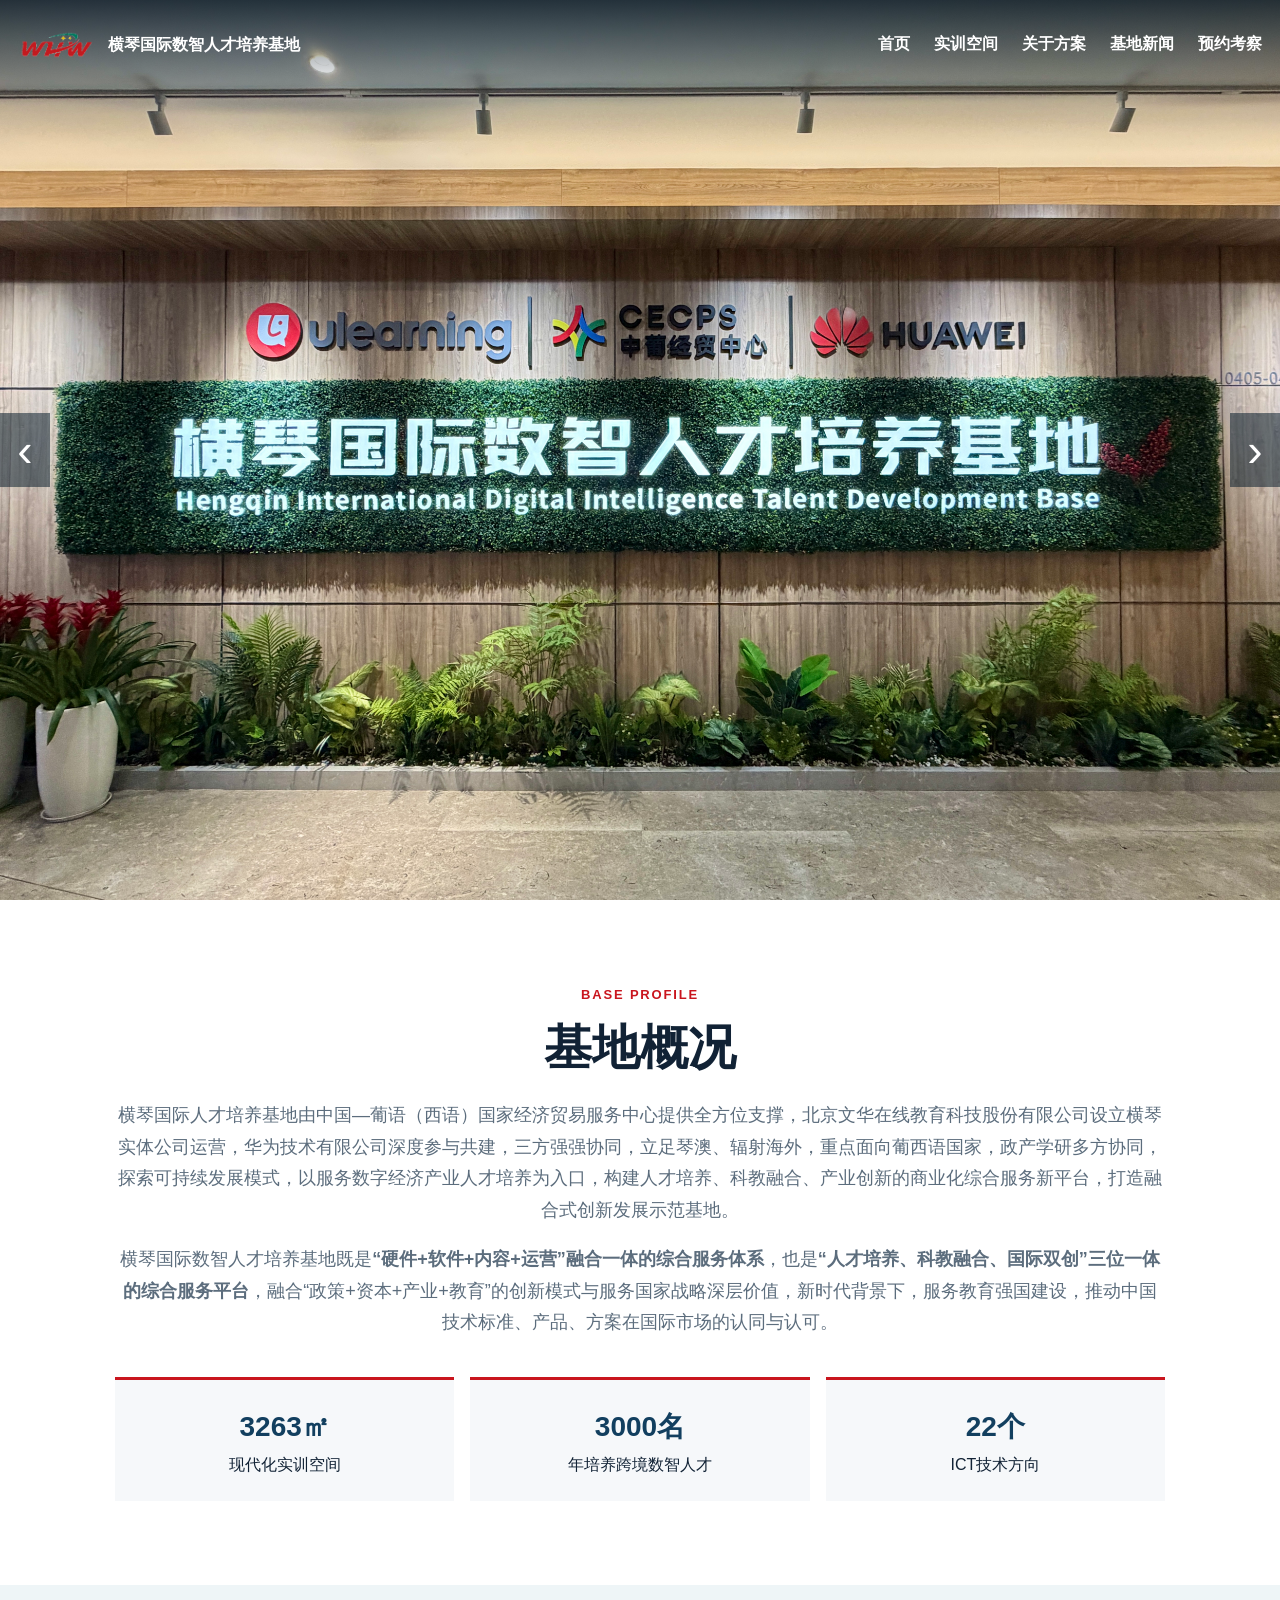
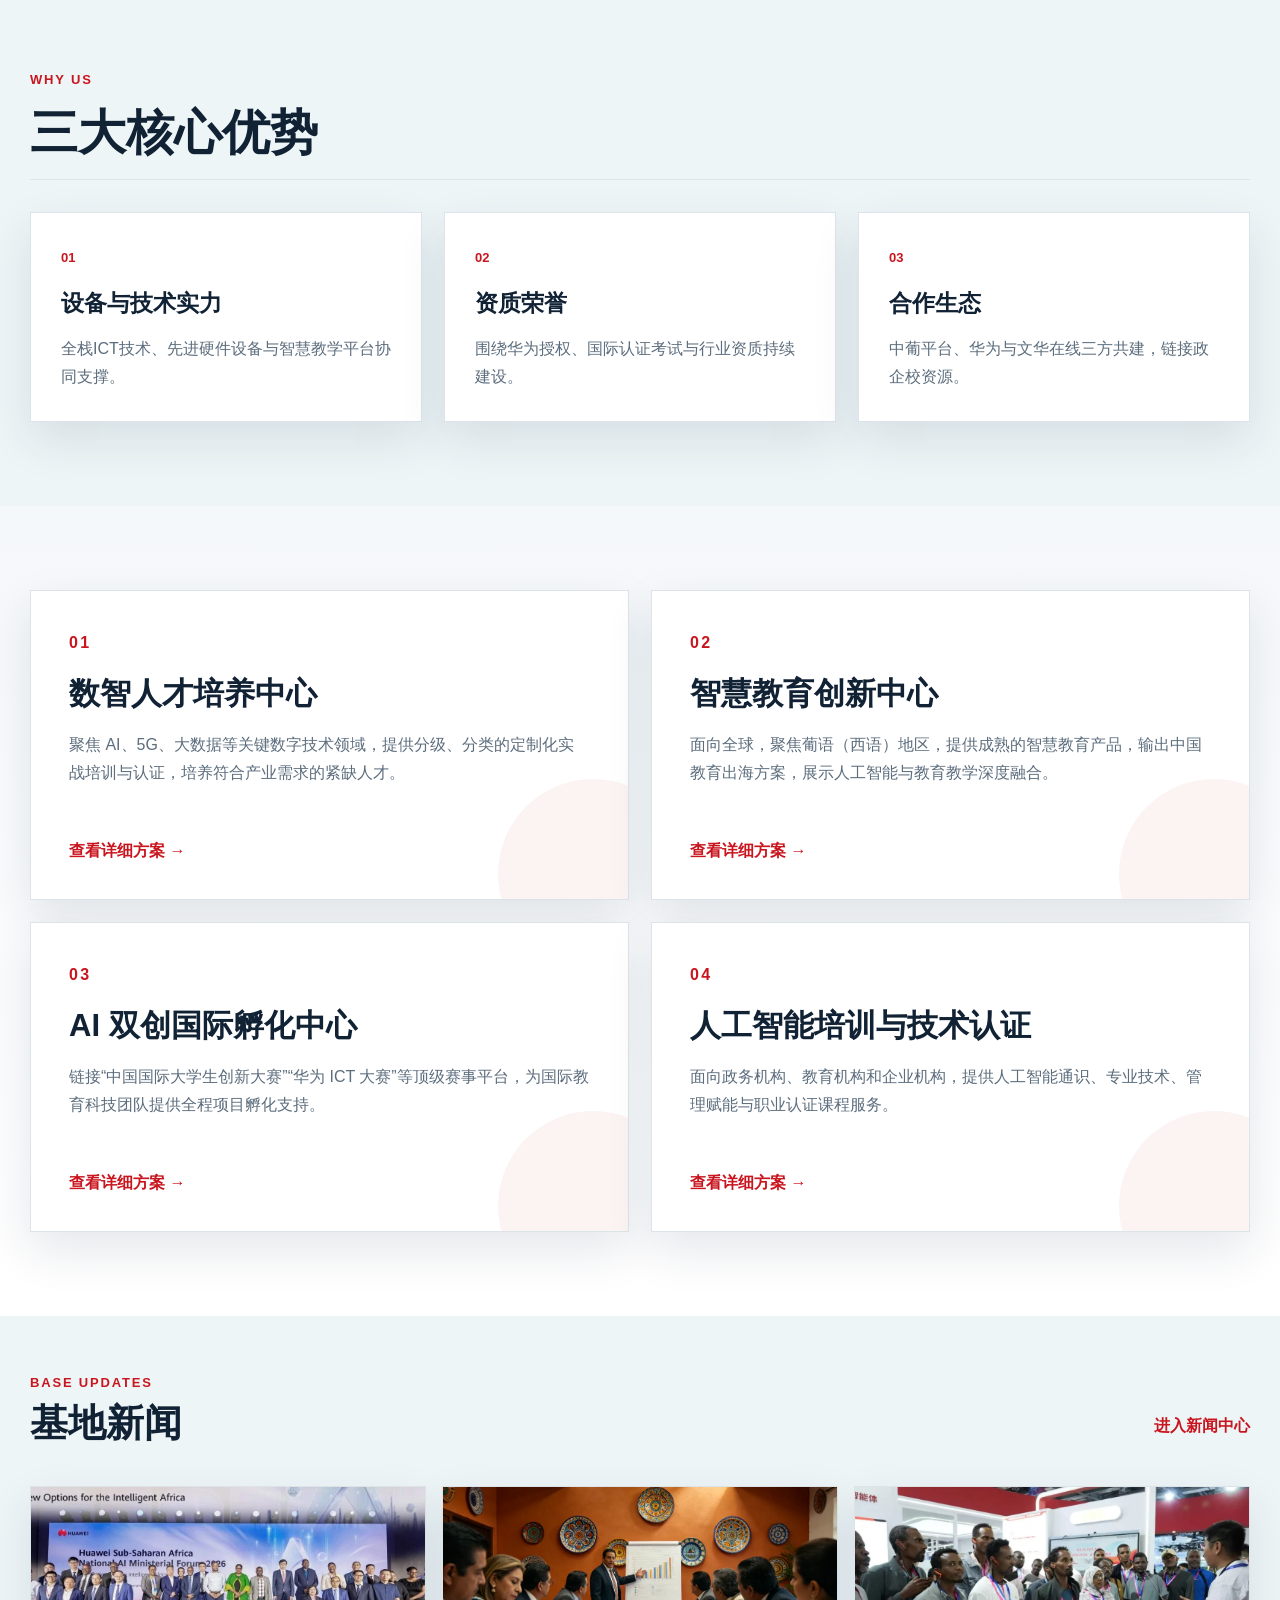
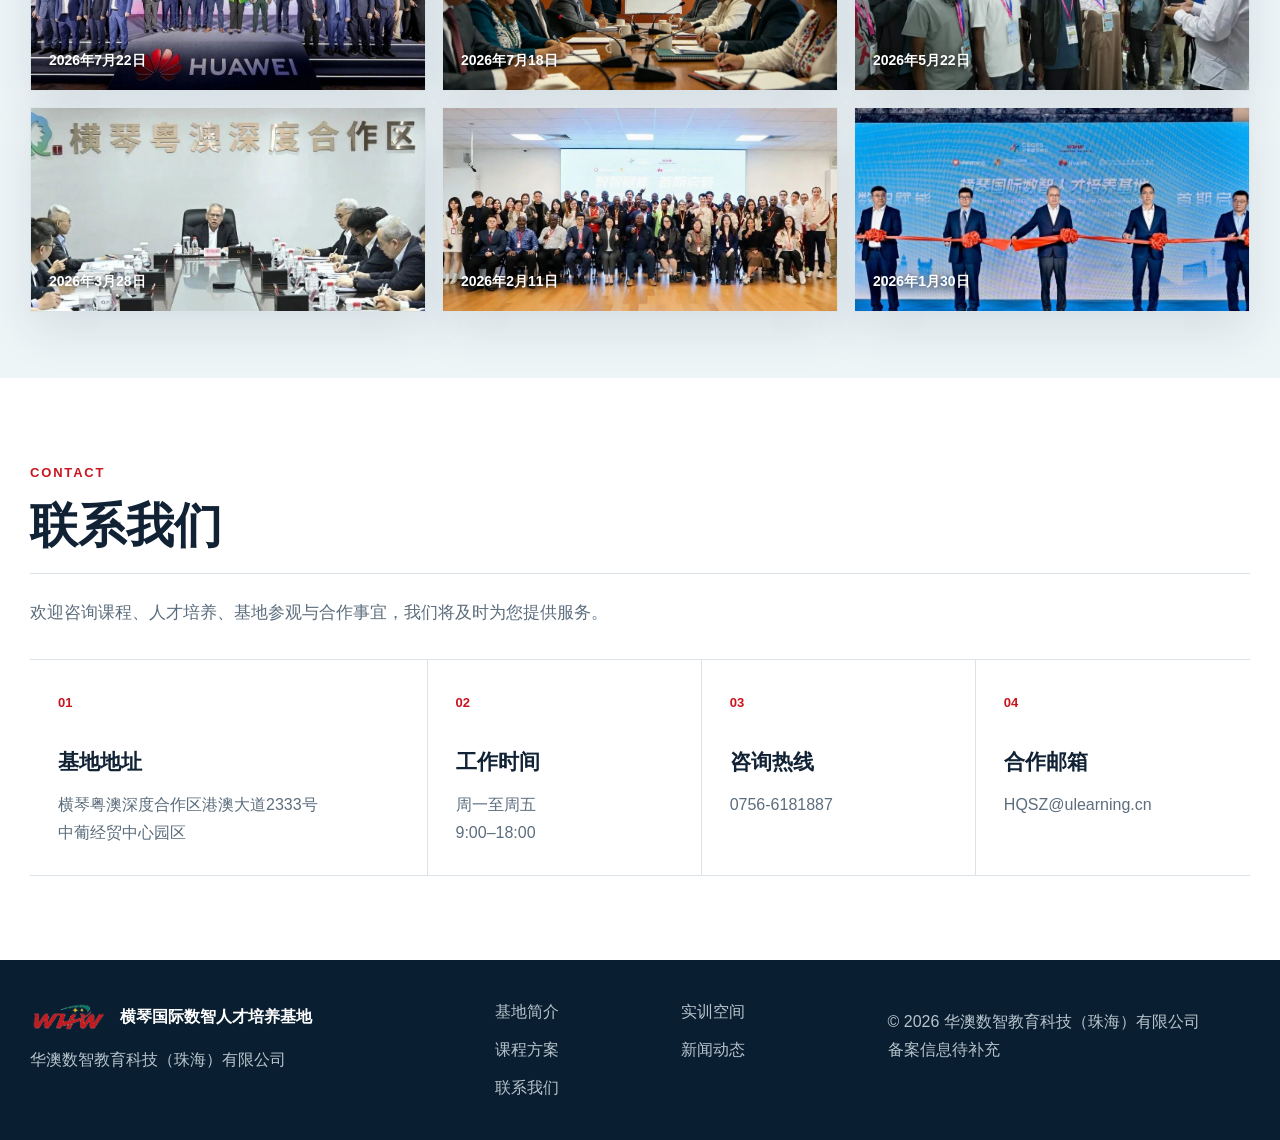
==== commit 3161b387: "2223" ====
--- a/华澳数值平台主页/index.html
+++ b/华澳数值平台主页/index.html
@@ -54,9 +54,14 @@
       </div>
     </section>
 
-    <section id="solutions" class="section"><div class="container"><div class="section-title-row"><div><p class="section-kicker">SOLUTIONS</p><h2>关于方案</h2></div></div>
-      <div class="feature-grid"><a href="solutions.html#courses"><h3>数智实训课程体系</h3><p>华为全栈ICT课程、课证融通与分层培养。</p></a><a href="solutions.html#custom"><h3>定制化人才培养</h3><p>面向政府、高校、企业与个人的定制项目。</p></a><a href="solutions.html#platform"><h3>实训平台系统</h3><p>Ulearning优学院智慧教学平台支撑教、学、管、考、评。</p></a><a href="solutions.html#service"><h3>认证与就业服务</h3><p>职业认证、人才对接、职业规划与实习推荐。</p></a></div>
-    </div></section>
+    <section id="solutions" class="section home-solution-centers">
+      <div class="container solution-entry-grid">
+        <a class="solution-entry" href="talent-center.html"><span>01</span><h2>数智人才培养中心</h2><p>聚焦 AI、5G、大数据等关键数字技术领域，提供分级、分类的定制化实战培训与认证，培养符合产业需求的紧缺人才。</p><b>查看详细方案 →</b></a>
+        <a class="solution-entry" href="education-center.html"><span>02</span><h2>智慧教育创新中心</h2><p>面向全球，聚焦葡语（西语）地区，提供成熟的智慧教育产品，输出中国教育出海方案，展示人工智能与教育教学深度融合。</p><b>查看详细方案 →</b></a>
+        <a class="solution-entry" href="innovation-center.html"><span>03</span><h2>AI 双创国际孵化中心</h2><p>链接“中国国际大学生创新大赛”“华为 ICT 大赛”等顶级赛事平台，为国际教育科技团队提供全程项目孵化支持。</p><b>查看详细方案 →</b></a>
+        <a class="solution-entry" href="certification-center.html"><span>04</span><h2>人工智能培训与技术认证</h2><p>面向政务机构、教育机构和企业机构，提供人工智能通识、专业技术、管理赋能与职业认证课程服务。</p><b>查看详细方案 →</b></a>
+      </div>
+    </section>
 
     <section id="news" class="home-news-showcase"><div class="container"><div class="home-news-bar"><div><p class="section-kicker">BASE UPDATES</p><h2>基地新闻</h2></div><a class="more-link" href="news.html">进入新闻中心</a></div><div class="news-list-grid"><a class="news-feature-card" href="https://mp.weixin.qq.com/s/VS0_arTJ1hQ-PvB5F7jzZw" target="_blank" rel="noopener noreferrer" style="background-image:url('assets/news-waic-africa.jpg')"><div><time datetime="2026-07-22">2026年7月22日</time><h2>文华在线智慧教育方案亮相 WAIC 2026 华为非洲系列活动</h2><span>阅读原文 →</span></div></a><a class="news-feature-card" href="https://mp.weixin.qq.com/s/AC53ZDwvF4MI9lZ7ABSoRw" target="_blank" rel="noopener noreferrer" style="background-image:url('assets/news-spanish-class.webp')"><div><time datetime="2026-07-18">2026年7月18日</time><h2>【免费福利！】横琴基地商务西语入门班开课啦！</h2><span>阅读原文 →</span></div></a><a class="news-feature-card" href="https://mp.weixin.qq.com/s/kaTKCli3nozkcMem22bv3w" target="_blank" rel="noopener noreferrer" style="background-image:url('assets/news-high-tech-expo.webp')"><div><time datetime="2026-05-22">2026年5月22日</time><h2>首日亮相第64届高博会！横琴国际数智人才培养基地展现教育出海新势能</h2><span>阅读原文 →</span></div></a><a class="news-feature-card" href="https://mp.weixin.qq.com/s/vGFCu3960ZKavrhZVHlnSg" target="_blank" rel="noopener noreferrer" style="background-image:url('assets/news-hengqin-development.jpg')"><div><time datetime="2026-03-28">2026年3月28日</time><h2>岑浩辉：落实全国“两会”精神 推进横琴合作区高质量发展</h2><span>阅读原文 →</span></div></a><a class="news-feature-card" href="https://mp.weixin.qq.com/s/wsXnAxiBoZH_i8d5qbmGKA" target="_blank" rel="noopener noreferrer" style="background-image:url('assets/news-first-class.jpg')"><div><time datetime="2026-02-11">2026年2月11日</time><h2>【圆满收官】横琴国际数智人才培养基地首期班</h2><span>阅读原文 →</span></div></a><a class="news-feature-card" href="https://mp.weixin.qq.com/s/Zj6YDY6AYtSrbQlKqx51Cg" target="_blank" rel="noopener noreferrer" style="background-image:url('assets/news-base-launch.jpg')"><div><time datetime="2026-01-30">2026年1月30日</time><h2>文华在线、华为、中葡经贸中心，共建横琴国际数智人才培养基地</h2><span>阅读原文 →</span></div></a></div></div></section>
 
--- a/华澳数值平台主页/styles.css
+++ b/华澳数值平台主页/styles.css
@@ -52,6 +52,7 @@
 
 /* Four solution centers */
 .solution-hub{min-height:calc(100vh - 90px);padding-bottom:90px;background:linear-gradient(180deg,#f5f8fa,#fff)}.solution-heading{padding:72px 0 48px}.solution-heading h1,.center-hero h1,.empty-center h1{font-size:clamp(40px,5.5vw,66px);line-height:1.15;margin:0 0 18px}.solution-heading>div>p:last-child,.center-hero>div>p:last-child,.empty-center p{max-width:850px;color:var(--muted);font-size:18px}.solution-entry-grid{display:grid;grid-template-columns:repeat(2,1fr);gap:22px}.solution-entry{position:relative;min-height:310px;padding:38px;border:1px solid var(--line);background:#fff;box-shadow:var(--shadow);overflow:hidden;transition:.25s}.solution-entry:after{content:"";position:absolute;right:-60px;bottom:-70px;width:190px;height:190px;border-radius:50%;background:rgba(201,21,30,.05)}.solution-entry:hover{transform:translateY(-5px);border-color:rgba(201,21,30,.45)}.solution-entry>span{color:var(--red);font-weight:900;letter-spacing:.14em}.solution-entry h2{max-width:480px;margin:18px 0;font-size:31px}.solution-entry p{max-width:520px;color:var(--muted)}.solution-entry b{position:absolute;left:38px;bottom:34px;color:var(--red)}.solution-entry.pending{background:#f8fafb}.center-hero{padding:70px 0 74px;background:linear-gradient(135deg,#f4f8fa,#fff);border-bottom:1px solid var(--line)}.education-hero{background:linear-gradient(135deg,#fff4f2,#fff)}.innovation-hero{background:linear-gradient(135deg,#eef6f5,#fff)}.back-link{display:inline-block;margin-bottom:38px;color:var(--blue);font-weight:800}.center-title{max-width:850px;margin-bottom:36px}.center-title h2{margin-bottom:12px}.center-title>p:last-child{font-size:17px}.teaching-map{display:grid;grid-template-columns:repeat(4,1fr);gap:18px}.teach-card{padding:28px;background:#fff;border:1px solid var(--line);box-shadow:var(--shadow)}.teach-card>b{display:flex;align-items:center;justify-content:center;width:88px;height:88px;margin-bottom:25px;color:#fff;font-size:32px;border-radius:10px;box-shadow:12px 12px 0 rgba(17,34,53,.08)}.teach-card.teal>b{background:#285d62}.teach-card.orange>b{background:#b86129}.teach-card.red>b{background:#963c3d}.teach-card.blue>b{background:#405f8e}.teach-card h3{margin:0 0 14px}.teach-card ul{padding-left:19px}.faculty-orbit{display:grid;grid-template-columns:repeat(3,1fr);gap:22px;position:relative;padding-top:130px}.faculty-core{position:absolute;left:50%;top:0;display:flex;align-items:center;justify-content:center;width:120px;height:120px;transform:translateX(-50%);border-radius:50%;background:var(--blue);color:#fff;font-size:24px;font-weight:900;box-shadow:0 0 0 18px rgba(18,63,95,.1)}.faculty-orbit article{padding:28px;text-align:center;background:#fff;border-top:3px solid var(--red);box-shadow:var(--shadow)}.faculty-orbit h3{margin:0 0 10px}.certificate-layout{display:grid;grid-template-columns:.8fr 1.2fr;gap:54px;align-items:center}.certificate-layout figure{margin:0;padding:16px;background:#fff;box-shadow:var(--shadow);border:1px solid var(--line)}.certificate-layout figcaption{text-align:center;color:var(--muted);font-size:13px;margin-top:10px}.check-list{padding-left:20px;color:var(--muted)}.architecture-section{background:#fff}.architecture-stack{display:flex;flex-direction:column;gap:18px;max-width:1100px;margin:auto}.stack-layer{position:relative;padding:32px 34px 32px 110px;border-radius:16px}.layer-index{position:absolute;left:26px;top:30px;color:var(--red);font-weight:900;font-size:18px}.scenes{background:#fff3f2;border:1px solid #f3d0cd}.apps{background:#fff8f3;border:1px solid #f3ddd0}.environment{background:#f2f6f8;border:1px solid #dce7ed}.foundation{background:#142f46;color:#fff;text-align:center;box-shadow:0 20px 50px rgba(18,47,70,.22)}.foundation .layer-index{color:#ff8a82}.foundation h3{margin:0;font-size:30px}.foundation p{margin:2px 0 0;color:#dbe7ee}.scene-grid,.app-grid{display:grid;grid-template-columns:repeat(5,1fr);gap:12px}.scene-grid b{padding:18px 10px;text-align:center;border-radius:10px;background:var(--red);color:#fff;font-size:20px}.scene-grid small{display:block;margin-top:8px;font-size:12px;font-weight:400;line-height:1.7}.app-grid{grid-template-columns:repeat(4,1fr)}.app-grid article{padding:20px;text-align:center;background:#fff;border-radius:10px;border-top:4px solid var(--red)}.app-grid h3{margin:0;color:var(--red)}.app-grid p{margin:8px 0 0;font-size:14px}.environment>div>h3{margin-top:0}.environment-tags{display:flex;gap:10px;flex-wrap:wrap}.environment-tags span{padding:7px 12px;background:#fff;border-radius:999px;color:var(--blue);font-weight:700}.environment img{display:block;width:100%;max-height:310px;margin-top:22px;object-fit:cover;object-position:center 45%;border-radius:10px}.two-column-story{display:grid;grid-template-columns:1fr 1fr;gap:22px}.two-column-story>div,.incubation-steps article{padding:30px;background:#fff;border-left:3px solid var(--red);box-shadow:var(--shadow)}.two-column-story h3,.incubation-steps h3{margin-top:0}.incubation-steps{display:grid;grid-template-columns:repeat(3,1fr);gap:22px}.incubation-steps span{color:var(--red);font-weight:900}.empty-center{min-height:calc(100vh - 240px);display:flex;align-items:center;padding:90px 0;background:linear-gradient(135deg,#f5f8fa,#fff)}.empty-center span{display:inline-block;margin-top:28px;padding:10px 16px;background:var(--blue);color:#fff;font-weight:900;letter-spacing:.14em}
+.home-solution-centers{background:linear-gradient(180deg,#f5f8fa,#fff)}
 @media(max-width:900px){.teaching-map{grid-template-columns:repeat(2,1fr)}.certificate-layout{grid-template-columns:1fr}.scene-grid{grid-template-columns:repeat(3,1fr)}.app-grid{grid-template-columns:repeat(2,1fr)}}
 @media(max-width:620px){.solution-entry-grid,.teaching-map,.faculty-orbit,.two-column-story,.incubation-steps{grid-template-columns:1fr}.solution-entry{min-height:330px;padding:28px}.solution-entry b{left:28px}.faculty-orbit{padding-top:140px}.stack-layer{padding:76px 18px 24px}.layer-index{left:18px;top:22px}.scene-grid,.app-grid{grid-template-columns:1fr}.center-hero{padding:50px 0}.certificate-layout{gap:30px}}
 .app-grid strong{display:block;margin:8px 0;color:var(--ink);font-size:14px}.classroom-specs{background:#f8fafb}.spec-grid{display:grid;grid-template-columns:repeat(4,1fr);gap:18px}.spec-grid article{overflow:hidden;background:#fff;border:1px solid var(--line);box-shadow:var(--shadow)}.spec-grid img{display:block;width:100%;height:230px;object-fit:cover;object-position:top}.spec-grid article>span,.spec-grid article>h3,.spec-grid article>b,.spec-grid article>ul{margin-left:22px;margin-right:22px}.spec-grid article>span{display:block;margin-top:20px;color:var(--red);font-size:12px;font-weight:900;letter-spacing:.12em}.spec-grid h3{margin-top:7px;margin-bottom:8px}.spec-grid b{display:block;min-height:70px;color:var(--blue);font-size:13px}.spec-grid ul{padding-left:18px;padding-bottom:22px;color:var(--muted);font-size:14px}.certification-hero{background:linear-gradient(135deg,#fff5f4,#fff)}.audience-grid{display:grid;grid-template-columns:repeat(3,1fr);gap:22px}.audience-grid article{padding:30px;background:#fff;border-top:4px solid var(--red);box-shadow:var(--shadow)}.audience-grid span{color:var(--red);font-weight:900}.audience-grid h3{margin:22px 0 6px;font-size:20px}.audience-grid p{margin:0}.course-values,.course-domains,.honor-summary{display:grid;grid-template-columns:repeat(3,1fr);gap:18px}.course-values>div,.course-domains article,.honor-summary article{padding:26px;background:var(--soft);border-left:3px solid var(--red)}.course-values strong{color:var(--red)}.course-values h3,.course-domains h3,.honor-summary h3{margin:8px 0}.course-domains{grid-template-columns:repeat(4,1fr);margin-top:24px}.honor-summary{grid-template-columns:repeat(4,1fr);margin-bottom:34px}.document-gallery{display:grid;grid-template-columns:1fr 1fr;gap:24px}.document-gallery figure,.partner-overview{margin:0;padding:14px;background:#fff;border:1px solid var(--line);box-shadow:var(--shadow)}.document-gallery img,.partner-overview img{display:block;width:100%}.document-gallery figcaption,.partner-overview figcaption{text-align:center;margin-top:10px;color:var(--muted);font-size:13px}.partner-logo-grid{display:grid;grid-template-columns:repeat(4,1fr);gap:14px}.partner-logo-grid figure{display:flex;align-items:center;justify-content:center;min-height:150px;margin:0;padding:18px;background:#fff;border:1px solid var(--line)}.partner-logo-grid img{max-width:100%;max-height:105px;object-fit:contain}.more-partners{margin-top:24px}.more-partners summary{cursor:pointer;color:var(--red);font-weight:900}.partner-logo-grid.secondary{margin-top:18px}.contact-info-grid a:hover{color:var(--red)}
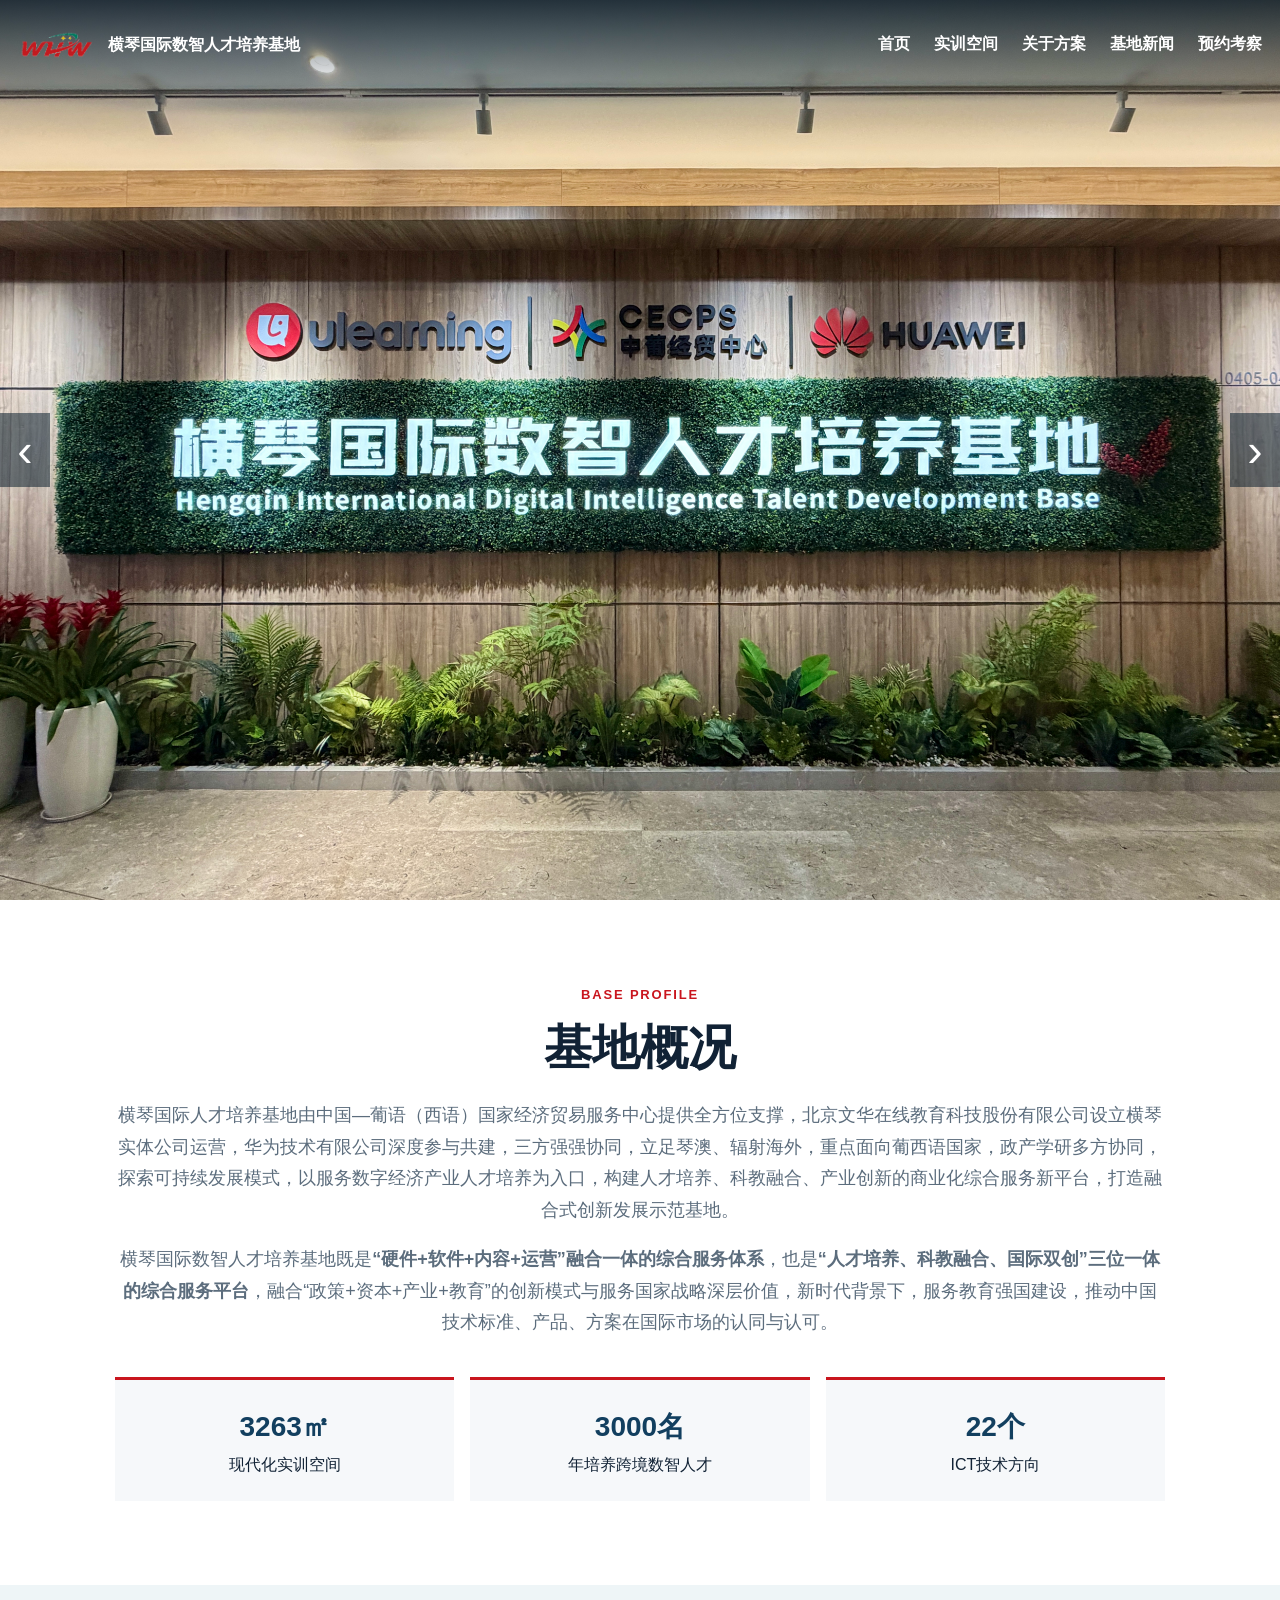
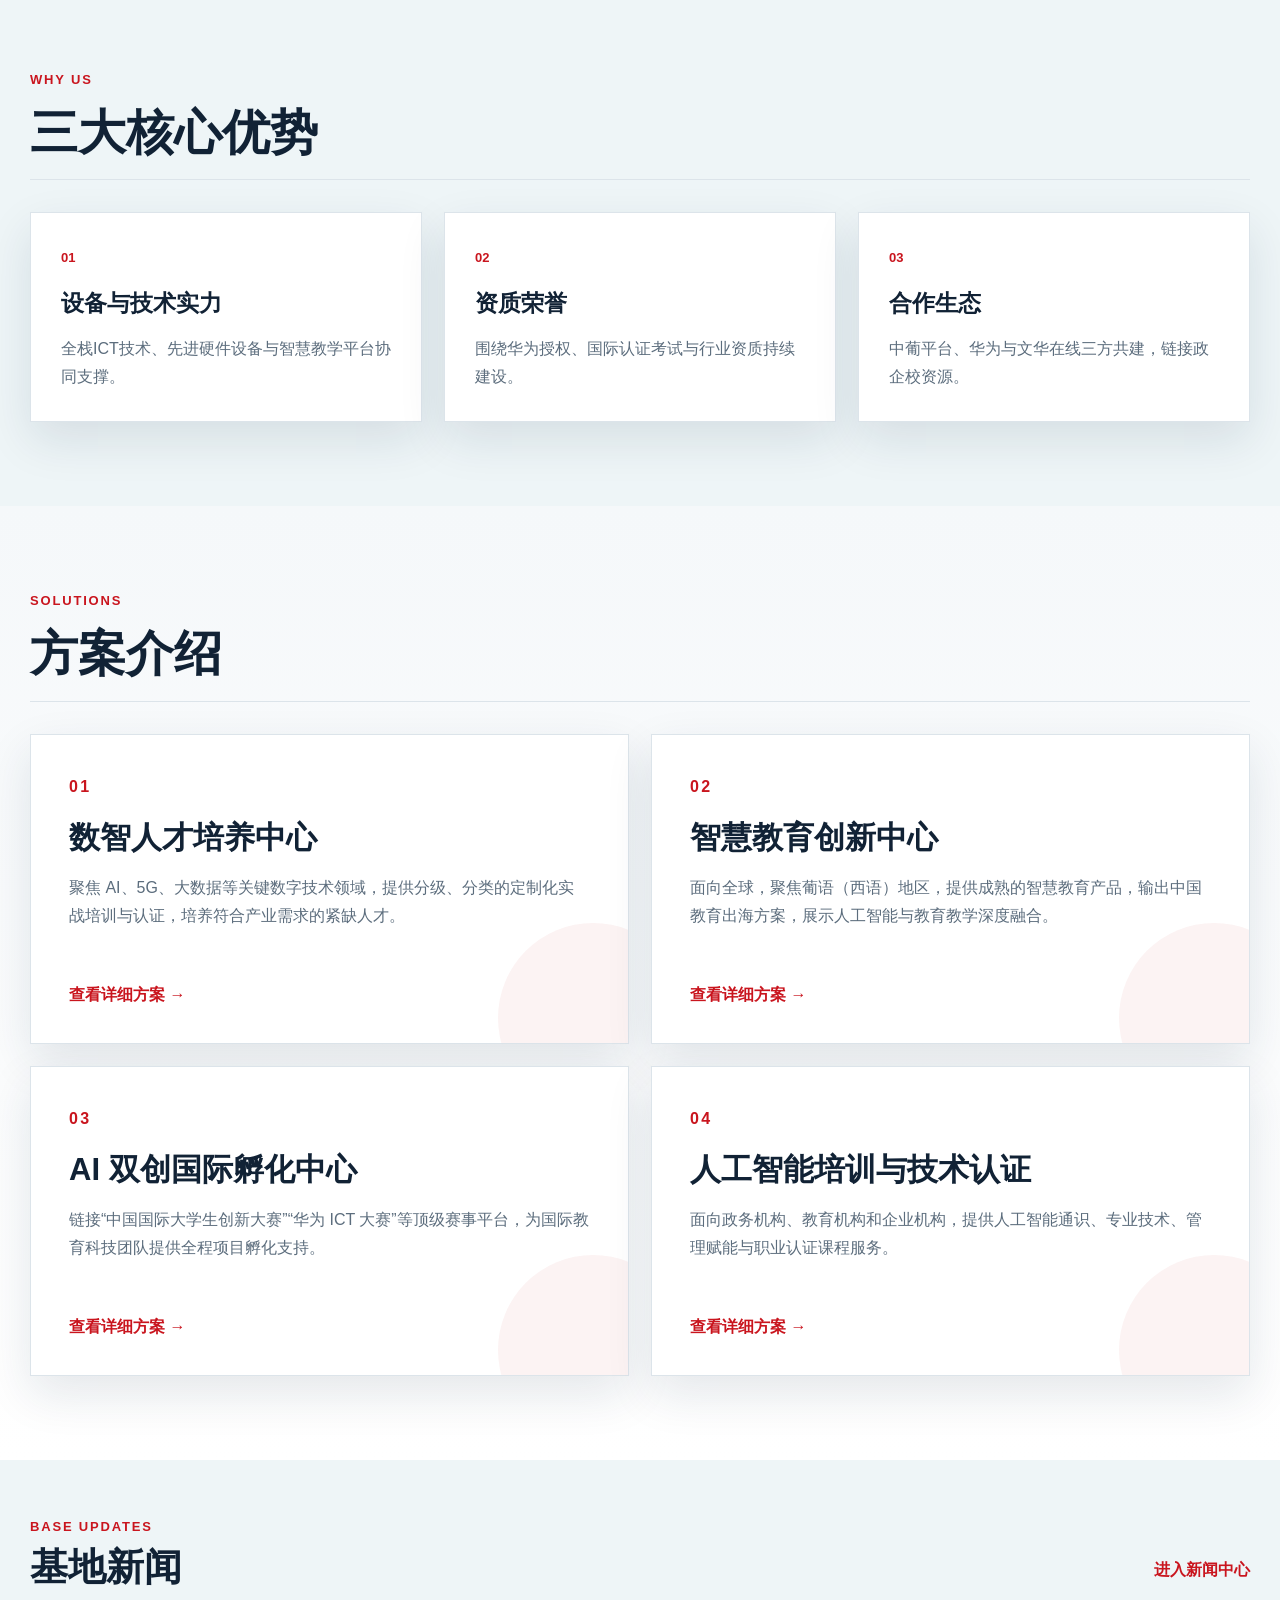
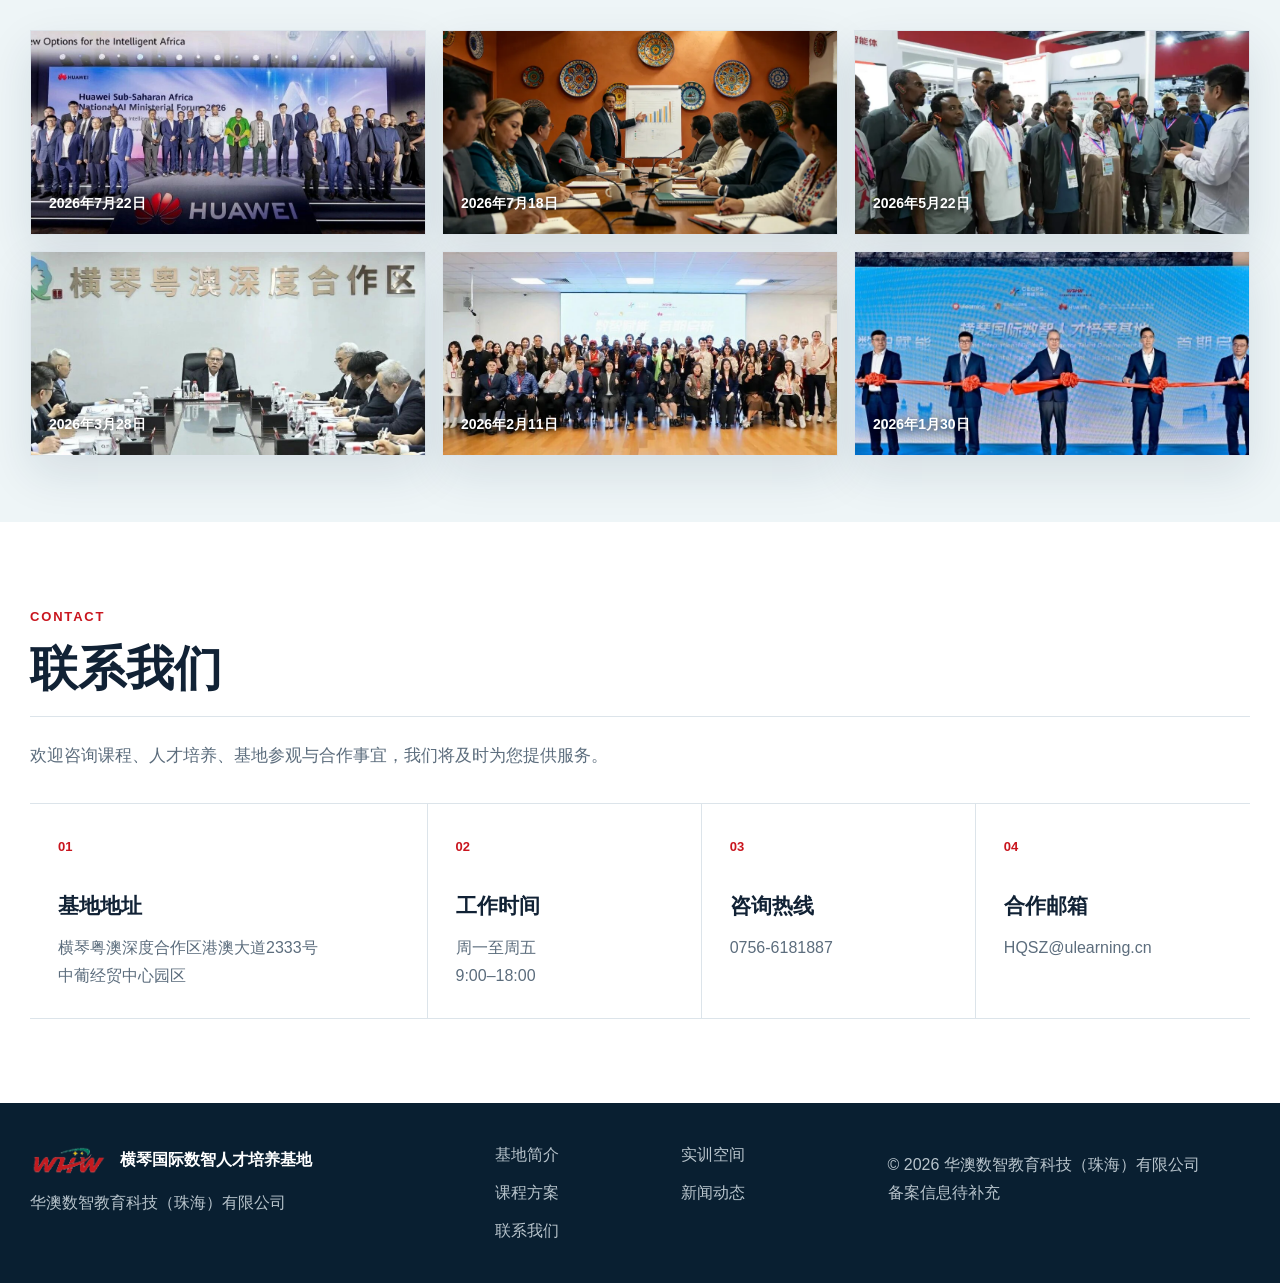
==== commit 1e06146d: "444" ====
--- a/华澳数值平台主页/index.html
+++ b/华澳数值平台主页/index.html
@@ -55,11 +55,14 @@
     </section>
 
     <section id="solutions" class="section home-solution-centers">
-      <div class="container solution-entry-grid">
-        <a class="solution-entry" href="talent-center.html"><span>01</span><h2>数智人才培养中心</h2><p>聚焦 AI、5G、大数据等关键数字技术领域，提供分级、分类的定制化实战培训与认证，培养符合产业需求的紧缺人才。</p><b>查看详细方案 →</b></a>
-        <a class="solution-entry" href="education-center.html"><span>02</span><h2>智慧教育创新中心</h2><p>面向全球，聚焦葡语（西语）地区，提供成熟的智慧教育产品，输出中国教育出海方案，展示人工智能与教育教学深度融合。</p><b>查看详细方案 →</b></a>
-        <a class="solution-entry" href="innovation-center.html"><span>03</span><h2>AI 双创国际孵化中心</h2><p>链接“中国国际大学生创新大赛”“华为 ICT 大赛”等顶级赛事平台，为国际教育科技团队提供全程项目孵化支持。</p><b>查看详细方案 →</b></a>
-        <a class="solution-entry" href="certification-center.html"><span>04</span><h2>人工智能培训与技术认证</h2><p>面向政务机构、教育机构和企业机构，提供人工智能通识、专业技术、管理赋能与职业认证课程服务。</p><b>查看详细方案 →</b></a>
+      <div class="container">
+        <div class="section-title-row"><div><p class="section-kicker">SOLUTIONS</p><h2>方案介绍</h2></div></div>
+        <div class="solution-entry-grid">
+          <a class="solution-entry" href="talent-center.html"><span>01</span><h2>数智人才培养中心</h2><p>聚焦 AI、5G、大数据等关键数字技术领域，提供分级、分类的定制化实战培训与认证，培养符合产业需求的紧缺人才。</p><b>查看详细方案 →</b></a>
+          <a class="solution-entry" href="education-center.html"><span>02</span><h2>智慧教育创新中心</h2><p>面向全球，聚焦葡语（西语）地区，提供成熟的智慧教育产品，输出中国教育出海方案，展示人工智能与教育教学深度融合。</p><b>查看详细方案 →</b></a>
+          <a class="solution-entry" href="innovation-center.html"><span>03</span><h2>AI 双创国际孵化中心</h2><p>链接“中国国际大学生创新大赛”“华为 ICT 大赛”等顶级赛事平台，为国际教育科技团队提供全程项目孵化支持。</p><b>查看详细方案 →</b></a>
+          <a class="solution-entry" href="certification-center.html"><span>04</span><h2>人工智能培训与技术认证</h2><p>面向政务机构、教育机构和企业机构，提供人工智能通识、专业技术、管理赋能与职业认证课程服务。</p><b>查看详细方案 →</b></a>
+        </div>
       </div>
     </section>
 
--- a/华澳数值平台主页/styles.css
+++ b/华澳数值平台主页/styles.css
@@ -53,6 +53,7 @@
 /* Four solution centers */
 .solution-hub{min-height:calc(100vh - 90px);padding-bottom:90px;background:linear-gradient(180deg,#f5f8fa,#fff)}.solution-heading{padding:72px 0 48px}.solution-heading h1,.center-hero h1,.empty-center h1{font-size:clamp(40px,5.5vw,66px);line-height:1.15;margin:0 0 18px}.solution-heading>div>p:last-child,.center-hero>div>p:last-child,.empty-center p{max-width:850px;color:var(--muted);font-size:18px}.solution-entry-grid{display:grid;grid-template-columns:repeat(2,1fr);gap:22px}.solution-entry{position:relative;min-height:310px;padding:38px;border:1px solid var(--line);background:#fff;box-shadow:var(--shadow);overflow:hidden;transition:.25s}.solution-entry:after{content:"";position:absolute;right:-60px;bottom:-70px;width:190px;height:190px;border-radius:50%;background:rgba(201,21,30,.05)}.solution-entry:hover{transform:translateY(-5px);border-color:rgba(201,21,30,.45)}.solution-entry>span{color:var(--red);font-weight:900;letter-spacing:.14em}.solution-entry h2{max-width:480px;margin:18px 0;font-size:31px}.solution-entry p{max-width:520px;color:var(--muted)}.solution-entry b{position:absolute;left:38px;bottom:34px;color:var(--red)}.solution-entry.pending{background:#f8fafb}.center-hero{padding:70px 0 74px;background:linear-gradient(135deg,#f4f8fa,#fff);border-bottom:1px solid var(--line)}.education-hero{background:linear-gradient(135deg,#fff4f2,#fff)}.innovation-hero{background:linear-gradient(135deg,#eef6f5,#fff)}.back-link{display:inline-block;margin-bottom:38px;color:var(--blue);font-weight:800}.center-title{max-width:850px;margin-bottom:36px}.center-title h2{margin-bottom:12px}.center-title>p:last-child{font-size:17px}.teaching-map{display:grid;grid-template-columns:repeat(4,1fr);gap:18px}.teach-card{padding:28px;background:#fff;border:1px solid var(--line);box-shadow:var(--shadow)}.teach-card>b{display:flex;align-items:center;justify-content:center;width:88px;height:88px;margin-bottom:25px;color:#fff;font-size:32px;border-radius:10px;box-shadow:12px 12px 0 rgba(17,34,53,.08)}.teach-card.teal>b{background:#285d62}.teach-card.orange>b{background:#b86129}.teach-card.red>b{background:#963c3d}.teach-card.blue>b{background:#405f8e}.teach-card h3{margin:0 0 14px}.teach-card ul{padding-left:19px}.faculty-orbit{display:grid;grid-template-columns:repeat(3,1fr);gap:22px;position:relative;padding-top:130px}.faculty-core{position:absolute;left:50%;top:0;display:flex;align-items:center;justify-content:center;width:120px;height:120px;transform:translateX(-50%);border-radius:50%;background:var(--blue);color:#fff;font-size:24px;font-weight:900;box-shadow:0 0 0 18px rgba(18,63,95,.1)}.faculty-orbit article{padding:28px;text-align:center;background:#fff;border-top:3px solid var(--red);box-shadow:var(--shadow)}.faculty-orbit h3{margin:0 0 10px}.certificate-layout{display:grid;grid-template-columns:.8fr 1.2fr;gap:54px;align-items:center}.certificate-layout figure{margin:0;padding:16px;background:#fff;box-shadow:var(--shadow);border:1px solid var(--line)}.certificate-layout figcaption{text-align:center;color:var(--muted);font-size:13px;margin-top:10px}.check-list{padding-left:20px;color:var(--muted)}.architecture-section{background:#fff}.architecture-stack{display:flex;flex-direction:column;gap:18px;max-width:1100px;margin:auto}.stack-layer{position:relative;padding:32px 34px 32px 110px;border-radius:16px}.layer-index{position:absolute;left:26px;top:30px;color:var(--red);font-weight:900;font-size:18px}.scenes{background:#fff3f2;border:1px solid #f3d0cd}.apps{background:#fff8f3;border:1px solid #f3ddd0}.environment{background:#f2f6f8;border:1px solid #dce7ed}.foundation{background:#142f46;color:#fff;text-align:center;box-shadow:0 20px 50px rgba(18,47,70,.22)}.foundation .layer-index{color:#ff8a82}.foundation h3{margin:0;font-size:30px}.foundation p{margin:2px 0 0;color:#dbe7ee}.scene-grid,.app-grid{display:grid;grid-template-columns:repeat(5,1fr);gap:12px}.scene-grid b{padding:18px 10px;text-align:center;border-radius:10px;background:var(--red);color:#fff;font-size:20px}.scene-grid small{display:block;margin-top:8px;font-size:12px;font-weight:400;line-height:1.7}.app-grid{grid-template-columns:repeat(4,1fr)}.app-grid article{padding:20px;text-align:center;background:#fff;border-radius:10px;border-top:4px solid var(--red)}.app-grid h3{margin:0;color:var(--red)}.app-grid p{margin:8px 0 0;font-size:14px}.environment>div>h3{margin-top:0}.environment-tags{display:flex;gap:10px;flex-wrap:wrap}.environment-tags span{padding:7px 12px;background:#fff;border-radius:999px;color:var(--blue);font-weight:700}.environment img{display:block;width:100%;max-height:310px;margin-top:22px;object-fit:cover;object-position:center 45%;border-radius:10px}.two-column-story{display:grid;grid-template-columns:1fr 1fr;gap:22px}.two-column-story>div,.incubation-steps article{padding:30px;background:#fff;border-left:3px solid var(--red);box-shadow:var(--shadow)}.two-column-story h3,.incubation-steps h3{margin-top:0}.incubation-steps{display:grid;grid-template-columns:repeat(3,1fr);gap:22px}.incubation-steps span{color:var(--red);font-weight:900}.empty-center{min-height:calc(100vh - 240px);display:flex;align-items:center;padding:90px 0;background:linear-gradient(135deg,#f5f8fa,#fff)}.empty-center span{display:inline-block;margin-top:28px;padding:10px 16px;background:var(--blue);color:#fff;font-weight:900;letter-spacing:.14em}
 .home-solution-centers{background:linear-gradient(180deg,#f5f8fa,#fff)}
+.certificate-layout figure{padding:0;border:0;box-shadow:none}.certificate-layout figure img{display:block;width:100%}
 @media(max-width:900px){.teaching-map{grid-template-columns:repeat(2,1fr)}.certificate-layout{grid-template-columns:1fr}.scene-grid{grid-template-columns:repeat(3,1fr)}.app-grid{grid-template-columns:repeat(2,1fr)}}
 @media(max-width:620px){.solution-entry-grid,.teaching-map,.faculty-orbit,.two-column-story,.incubation-steps{grid-template-columns:1fr}.solution-entry{min-height:330px;padding:28px}.solution-entry b{left:28px}.faculty-orbit{padding-top:140px}.stack-layer{padding:76px 18px 24px}.layer-index{left:18px;top:22px}.scene-grid,.app-grid{grid-template-columns:1fr}.center-hero{padding:50px 0}.certificate-layout{gap:30px}}
 .app-grid strong{display:block;margin:8px 0;color:var(--ink);font-size:14px}.classroom-specs{background:#f8fafb}.spec-grid{display:grid;grid-template-columns:repeat(4,1fr);gap:18px}.spec-grid article{overflow:hidden;background:#fff;border:1px solid var(--line);box-shadow:var(--shadow)}.spec-grid img{display:block;width:100%;height:230px;object-fit:cover;object-position:top}.spec-grid article>span,.spec-grid article>h3,.spec-grid article>b,.spec-grid article>ul{margin-left:22px;margin-right:22px}.spec-grid article>span{display:block;margin-top:20px;color:var(--red);font-size:12px;font-weight:900;letter-spacing:.12em}.spec-grid h3{margin-top:7px;margin-bottom:8px}.spec-grid b{display:block;min-height:70px;color:var(--blue);font-size:13px}.spec-grid ul{padding-left:18px;padding-bottom:22px;color:var(--muted);font-size:14px}.certification-hero{background:linear-gradient(135deg,#fff5f4,#fff)}.audience-grid{display:grid;grid-template-columns:repeat(3,1fr);gap:22px}.audience-grid article{padding:30px;background:#fff;border-top:4px solid var(--red);box-shadow:var(--shadow)}.audience-grid span{color:var(--red);font-weight:900}.audience-grid h3{margin:22px 0 6px;font-size:20px}.audience-grid p{margin:0}.course-values,.course-domains,.honor-summary{display:grid;grid-template-columns:repeat(3,1fr);gap:18px}.course-values>div,.course-domains article,.honor-summary article{padding:26px;background:var(--soft);border-left:3px solid var(--red)}.course-values strong{color:var(--red)}.course-values h3,.course-domains h3,.honor-summary h3{margin:8px 0}.course-domains{grid-template-columns:repeat(4,1fr);margin-top:24px}.honor-summary{grid-template-columns:repeat(4,1fr);margin-bottom:34px}.document-gallery{display:grid;grid-template-columns:1fr 1fr;gap:24px}.document-gallery figure,.partner-overview{margin:0;padding:14px;background:#fff;border:1px solid var(--line);box-shadow:var(--shadow)}.document-gallery img,.partner-overview img{display:block;width:100%}.document-gallery figcaption,.partner-overview figcaption{text-align:center;margin-top:10px;color:var(--muted);font-size:13px}.partner-logo-grid{display:grid;grid-template-columns:repeat(4,1fr);gap:14px}.partner-logo-grid figure{display:flex;align-items:center;justify-content:center;min-height:150px;margin:0;padding:18px;background:#fff;border:1px solid var(--line)}.partner-logo-grid img{max-width:100%;max-height:105px;object-fit:contain}.more-partners{margin-top:24px}.more-partners summary{cursor:pointer;color:var(--red);font-weight:900}.partner-logo-grid.secondary{margin-top:18px}.contact-info-grid a:hover{color:var(--red)}
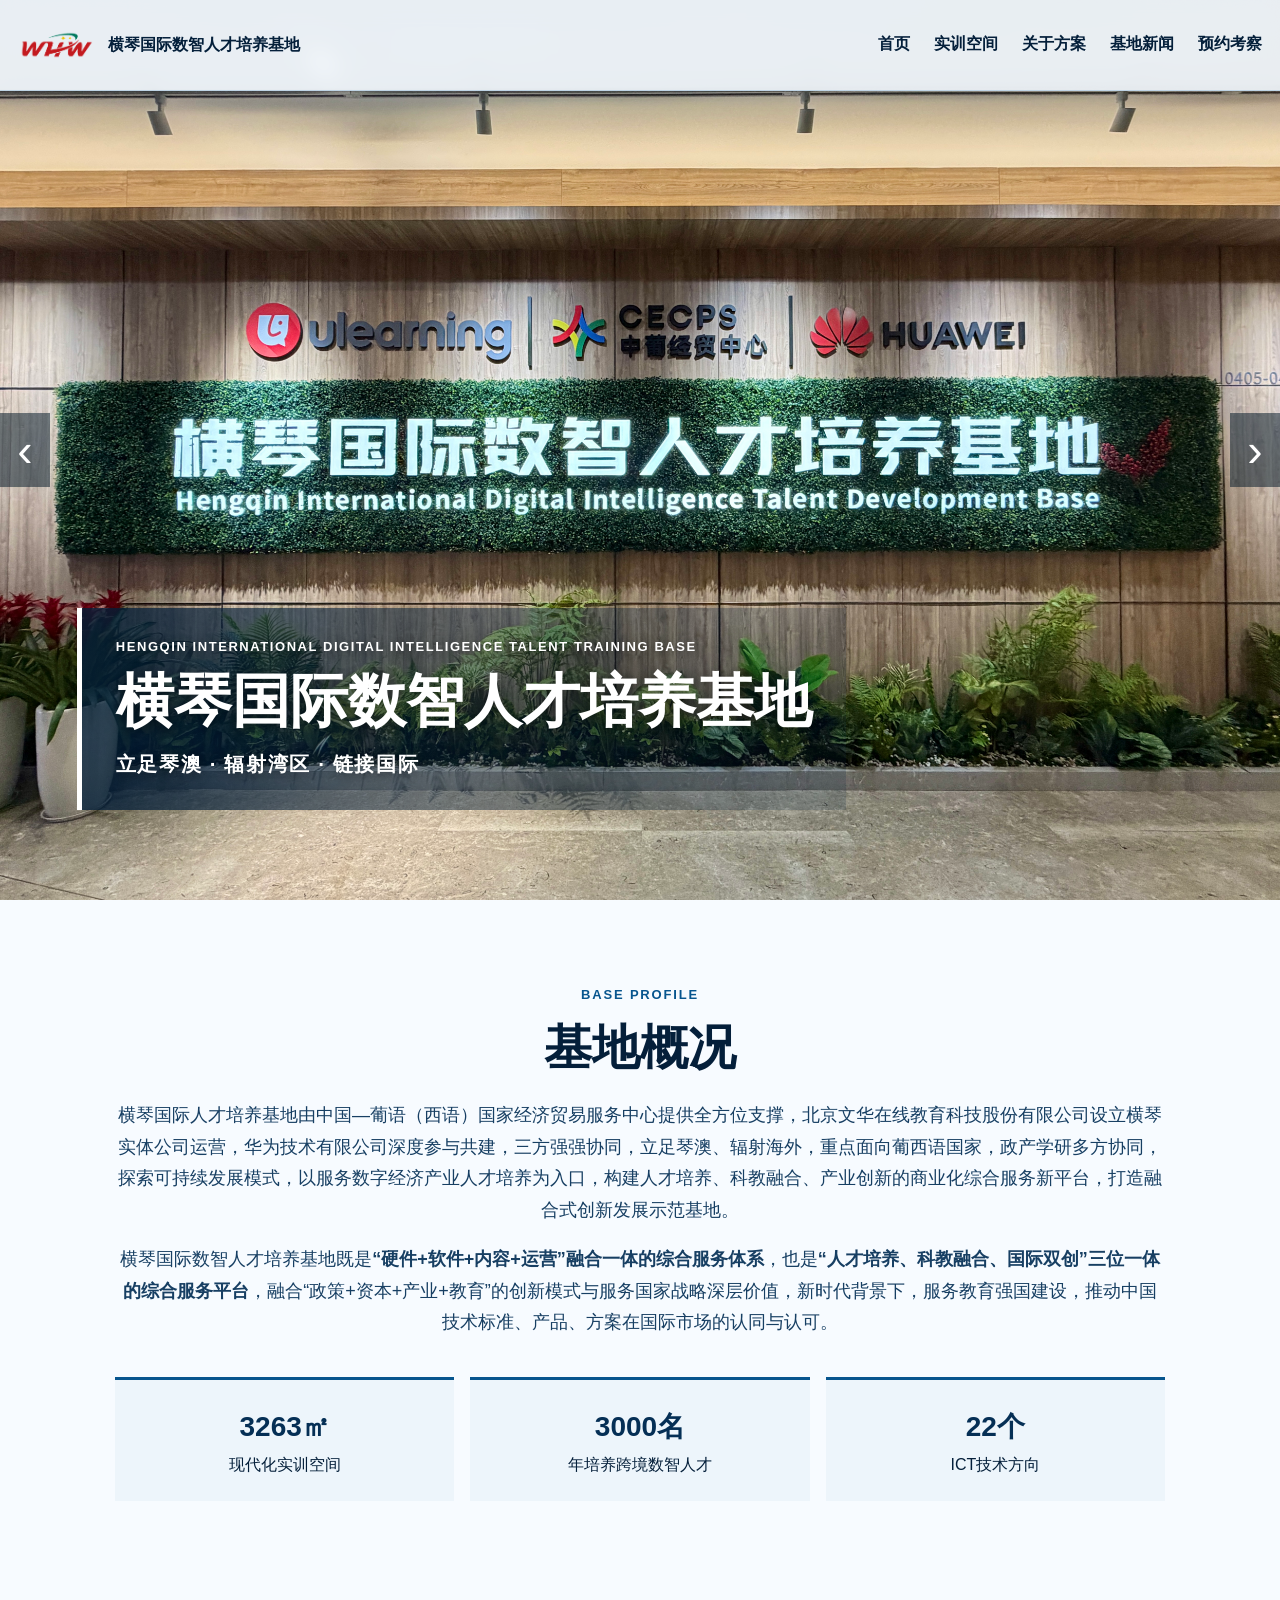
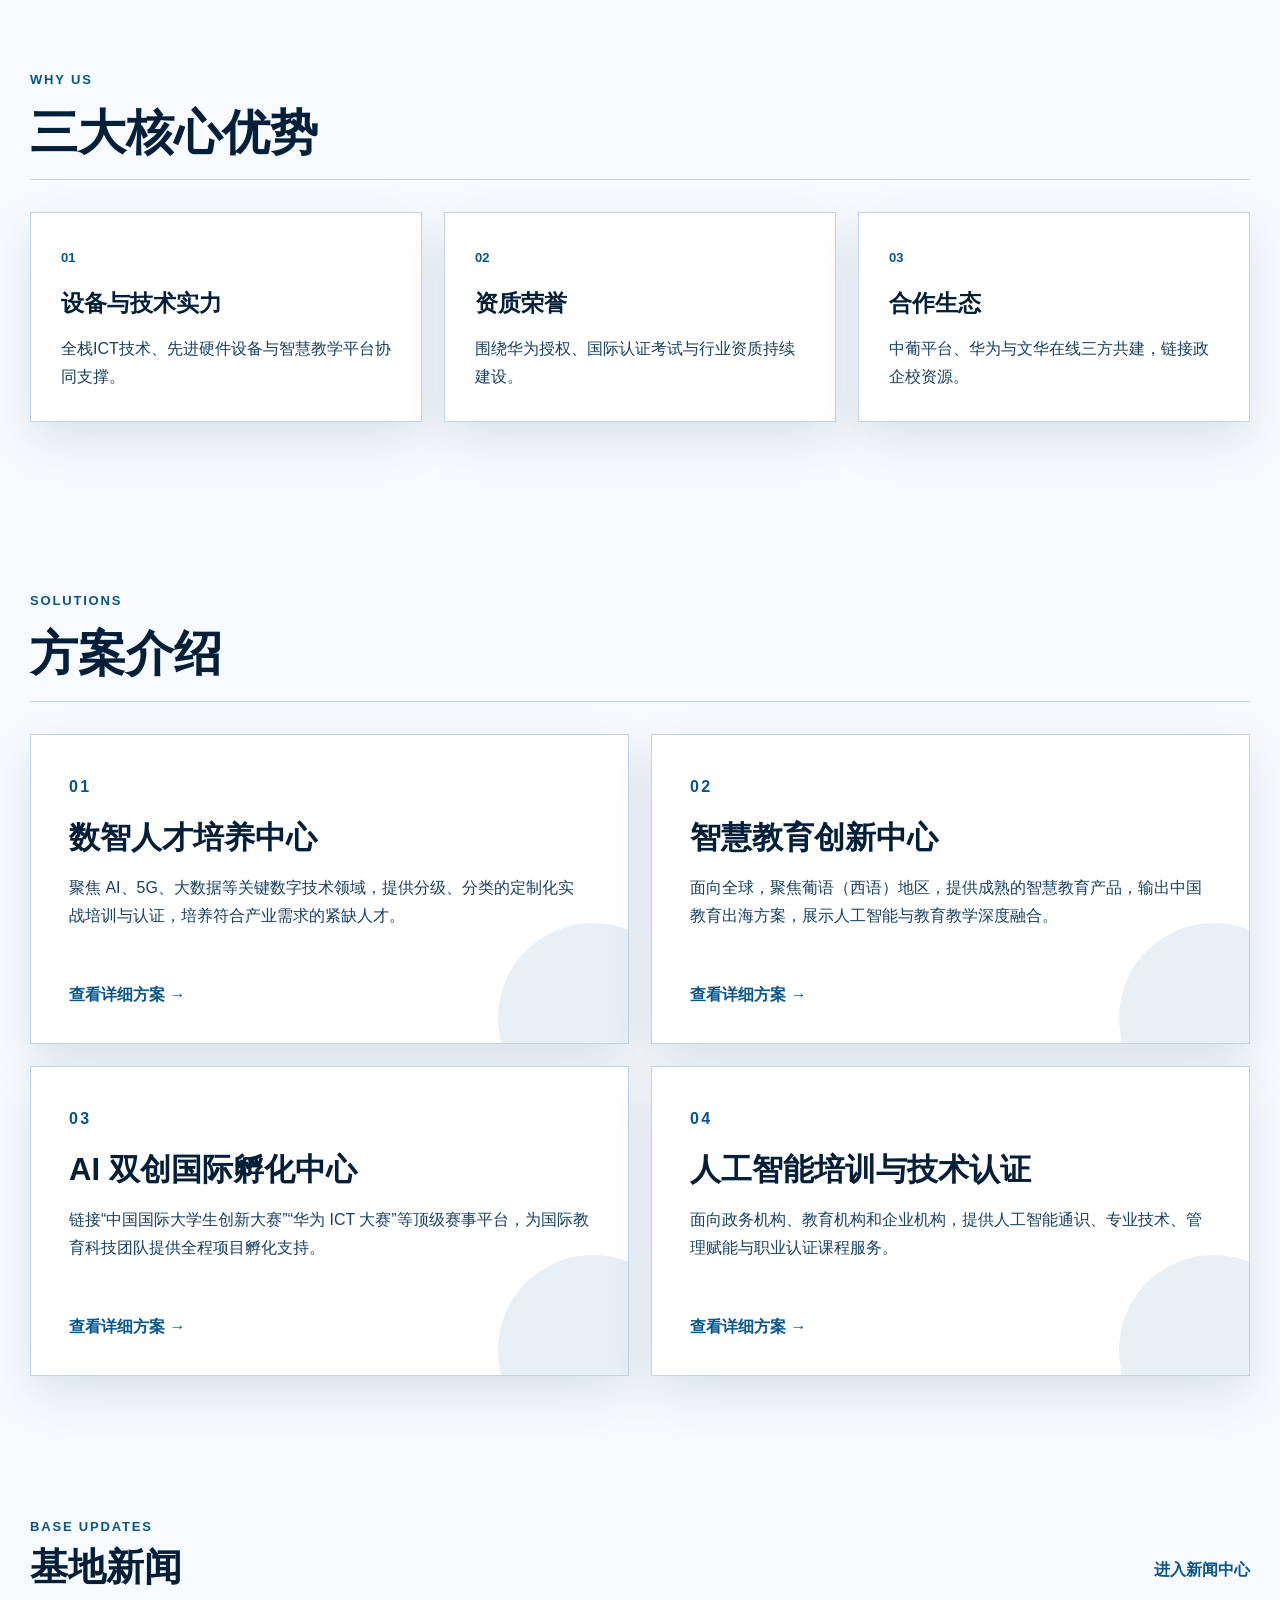
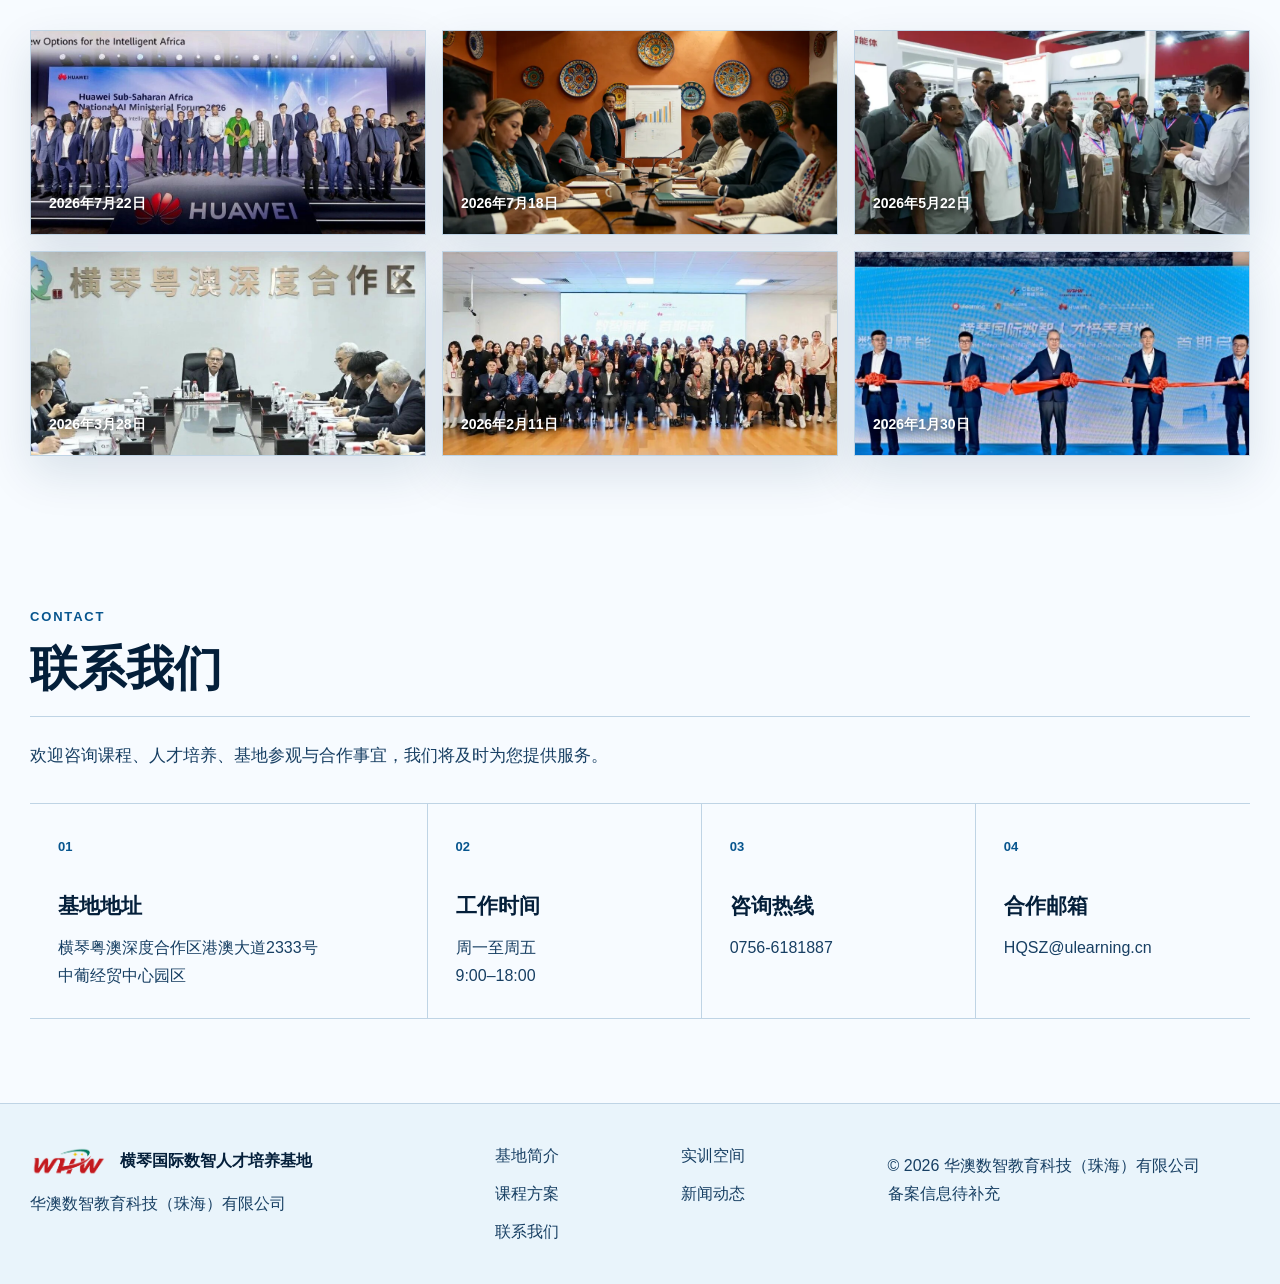
==== commit 7216ef51: "3" ====
--- a/华澳数值平台主页/index.html
+++ b/华澳数值平台主页/index.html
@@ -30,6 +30,7 @@
         <figure class="hero-slide"><img src="assets/carousel/slide-07.jpg" alt="实训环境"></figure>
         <figure class="hero-slide"><img src="assets/carousel/slide-08.jpg" alt="基地配套"></figure>
         <figure class="hero-slide"><img src="assets/carousel/slide-09.jpg" alt="活动空间"></figure>
+        <div class="hero-overlay"><p>HENGQIN INTERNATIONAL DIGITAL INTELLIGENCE TALENT TRAINING BASE</p><h1>横琴国际数智人才培养基地</h1><span>立足琴澳 · 辐射湾区 · 链接国际</span></div>
         <button class="carousel-arrow prev" type="button" data-carousel-prev aria-label="上一张">‹</button>
         <button class="carousel-arrow next" type="button" data-carousel-next aria-label="下一张">›</button>
       </div>
--- a/华澳数值平台主页/styles.css
+++ b/华澳数值平台主页/styles.css
@@ -1,5 +1,5 @@
-:root{--ink:#112235;--muted:#5c6d7d;--line:#dce4ea;--soft:#f6f8fa;--pale:#eef5f7;--white:#fff;--red:#c9151e;--blue:#123f5f;--green:#0b796b;--shadow:0 18px 44px rgba(18,48,70,.11)}
-*{box-sizing:border-box}html{scroll-behavior:smooth}body{margin:0;color:var(--ink);font-family:"Microsoft YaHei","PingFang SC",Arial,sans-serif;line-height:1.75;background:#fff}a{color:inherit;text-decoration:none}img{max-width:100%}.container{width:min(1220px,calc(100% - 40px));margin:auto}
+:root{--ink:#041f3a;--muted:#173f63;--line:#bfd4e5;--soft:#edf5fb;--pale:#e4f0f9;--white:#fff;--red:#07558e;--blue:#052f55;--green:#0d6094;--shadow:0 18px 44px rgba(5,47,85,.12)}
+*{box-sizing:border-box}html{scroll-behavior:smooth}body{margin:0;color:var(--ink);font-family:"Microsoft YaHei","PingFang SC",Arial,sans-serif;line-height:1.75;background-color:#f7fbff;background-image:linear-gradient(rgba(255,255,255,.38),rgba(247,251,255,.38)),url("assets/technology-background.png");background-position:center bottom;background-size:cover;background-attachment:fixed;background-repeat:no-repeat}a{color:inherit;text-decoration:none}img{max-width:100%}.container{width:min(1220px,calc(100% - 40px));margin:auto}
 .site-header{position:absolute;inset:0 0 auto;z-index:20;background:linear-gradient(180deg,rgba(4,18,30,.75),transparent);transition:background .25s ease,box-shadow .25s ease}.site-header.inner{position:relative;background:#0b2f49}.site-header.is-scrolled{position:fixed;background:#fff;box-shadow:0 7px 24px rgba(15,38,56,.12)}.nav-shell{width:min(1280px,calc(100% - 36px));min-height:90px;margin:auto;display:flex;align-items:center;justify-content:space-between;gap:24px}.brand{display:flex;align-items:center;gap:12px;color:#fff;font-weight:900}.brand-logo{width:78px;height:38px;object-fit:contain}.nav-links{display:flex;align-items:center;gap:24px;color:#fff;font-weight:700}.nav-links a{padding:12px 0;border-bottom:2px solid transparent}.nav-links a:hover{border-color:#fff}.site-header.is-scrolled .brand,.site-header.is-scrolled .nav-links{color:var(--ink)}.site-header.is-scrolled .nav-links a:hover{color:var(--red);border-color:var(--red)}.nav-toggle{display:none;background:rgba(255,255,255,.12);color:#fff;border:1px solid rgba(255,255,255,.4);border-radius:6px;padding:8px 12px}.site-header.is-scrolled .nav-toggle{color:var(--ink);border-color:var(--line);background:#fff}
 .hero-carousel{height:100vh;min-height:650px;position:relative;overflow:hidden;background:#123}.hero-slide{position:absolute;inset:0;margin:0;opacity:0;transition:opacity .6s}.hero-slide.is-active{opacity:1}.hero-slide img{width:100%;height:100%;object-fit:cover}.eyebrow,.section-kicker{margin:0 0 12px;letter-spacing:.14em;font-size:13px;font-weight:900}.button{display:inline-flex;align-items:center;justify-content:center;min-height:48px;padding:0 24px;border:0;border-radius:4px;font:inherit;font-weight:900;cursor:pointer}.button.primary{background:var(--red);color:#fff}.carousel-arrow{position:absolute;top:50%;z-index:4;width:50px;height:74px;border:0;background:rgba(4,25,42,.52);color:#fff;font-size:46px;transform:translateY(-50%);cursor:pointer}.carousel-arrow.prev{left:0}.carousel-arrow.next{right:0}
 .section{padding:84px 0}.pale-section{background:var(--pale)}.intro-block{max-width:1050px;text-align:center}.section-kicker{color:var(--red)}h2{font-size:clamp(34px,4vw,48px);line-height:1.2;margin:0 0 24px}.intro-block>p:not(.section-kicker){color:var(--muted);font-size:17px;text-align:left}.metrics{display:grid;grid-template-columns:repeat(4,1fr);gap:16px;margin-top:38px}.metrics div{padding:22px;border-top:3px solid var(--red);background:var(--soft)}.metrics strong,.metrics span{display:block}.metrics strong{font-size:28px;color:var(--blue)}.section-title-row{display:flex;align-items:end;justify-content:space-between;gap:20px;margin-bottom:32px;border-bottom:1px solid var(--line)}.section-title-row h2{margin-bottom:18px}.more-link{color:var(--red);font-weight:900;margin-bottom:22px}.advantage-card-grid,.feature-grid{display:grid;grid-template-columns:repeat(3,1fr);gap:22px}.advantage-card,.feature-grid a,.news-sketch-grid a,.detail-card{padding:30px;border:1px solid var(--line);background:#fff;box-shadow:var(--shadow);transition:.22s}.advantage-card:hover,.feature-grid a:hover,.news-sketch-grid a:hover{transform:translateY(-5px);border-color:rgba(201,21,30,.4)}.advantage-card span{font-size:13px;color:var(--red);font-weight:900}.advantage-card h3,.feature-grid h3{font-size:23px;margin:12px 0}.advantage-card p,.feature-grid p,.news-sketch-grid p{color:var(--muted);margin:0}.feature-grid{grid-template-columns:repeat(2,1fr)}.news-sketch-grid{display:grid;grid-template-columns:repeat(3,1fr);gap:22px}.news-sketch-grid time{color:var(--red);font-weight:900}.news-sketch-grid h3{font-size:21px;margin:10px 0}
@@ -59,3 +59,16 @@
 .app-grid strong{display:block;margin:8px 0;color:var(--ink);font-size:14px}.classroom-specs{background:#f8fafb}.spec-grid{display:grid;grid-template-columns:repeat(4,1fr);gap:18px}.spec-grid article{overflow:hidden;background:#fff;border:1px solid var(--line);box-shadow:var(--shadow)}.spec-grid img{display:block;width:100%;height:230px;object-fit:cover;object-position:top}.spec-grid article>span,.spec-grid article>h3,.spec-grid article>b,.spec-grid article>ul{margin-left:22px;margin-right:22px}.spec-grid article>span{display:block;margin-top:20px;color:var(--red);font-size:12px;font-weight:900;letter-spacing:.12em}.spec-grid h3{margin-top:7px;margin-bottom:8px}.spec-grid b{display:block;min-height:70px;color:var(--blue);font-size:13px}.spec-grid ul{padding-left:18px;padding-bottom:22px;color:var(--muted);font-size:14px}.certification-hero{background:linear-gradient(135deg,#fff5f4,#fff)}.audience-grid{display:grid;grid-template-columns:repeat(3,1fr);gap:22px}.audience-grid article{padding:30px;background:#fff;border-top:4px solid var(--red);box-shadow:var(--shadow)}.audience-grid span{color:var(--red);font-weight:900}.audience-grid h3{margin:22px 0 6px;font-size:20px}.audience-grid p{margin:0}.course-values,.course-domains,.honor-summary{display:grid;grid-template-columns:repeat(3,1fr);gap:18px}.course-values>div,.course-domains article,.honor-summary article{padding:26px;background:var(--soft);border-left:3px solid var(--red)}.course-values strong{color:var(--red)}.course-values h3,.course-domains h3,.honor-summary h3{margin:8px 0}.course-domains{grid-template-columns:repeat(4,1fr);margin-top:24px}.honor-summary{grid-template-columns:repeat(4,1fr);margin-bottom:34px}.document-gallery{display:grid;grid-template-columns:1fr 1fr;gap:24px}.document-gallery figure,.partner-overview{margin:0;padding:14px;background:#fff;border:1px solid var(--line);box-shadow:var(--shadow)}.document-gallery img,.partner-overview img{display:block;width:100%}.document-gallery figcaption,.partner-overview figcaption{text-align:center;margin-top:10px;color:var(--muted);font-size:13px}.partner-logo-grid{display:grid;grid-template-columns:repeat(4,1fr);gap:14px}.partner-logo-grid figure{display:flex;align-items:center;justify-content:center;min-height:150px;margin:0;padding:18px;background:#fff;border:1px solid var(--line)}.partner-logo-grid img{max-width:100%;max-height:105px;object-fit:contain}.more-partners{margin-top:24px}.more-partners summary{cursor:pointer;color:var(--red);font-weight:900}.partner-logo-grid.secondary{margin-top:18px}.contact-info-grid a:hover{color:var(--red)}
 @media(max-width:900px){.spec-grid,.partner-logo-grid{grid-template-columns:repeat(2,1fr)}.audience-grid,.course-values{grid-template-columns:1fr}.course-domains,.honor-summary{grid-template-columns:repeat(2,1fr)}}
 @media(max-width:620px){.spec-grid,.course-domains,.honor-summary,.document-gallery,.partner-logo-grid{grid-template-columns:1fr}.spec-grid img{height:280px}}
+main,.section,.pale-section,.page-hero,.detail-section,.solution-hub,.solution-heading,.center-hero,.education-hero,.innovation-hero,.certification-hero,.empty-center,.home-news-showcase,.architecture-section,.classroom-specs,.home-solution-centers{background:transparent}
+.page-hero{color:var(--ink)}.page-hero p{color:var(--muted)}.page-hero .eyebrow{color:var(--red)}
+.site-header,.site-header.inner,.site-header.is-scrolled{background:rgba(241,247,252,.92);border-bottom:1px solid var(--line);box-shadow:0 4px 18px rgba(11,63,109,.08);backdrop-filter:blur(10px)}.brand,.nav-links,.site-header.is-scrolled .brand,.site-header.is-scrolled .nav-links{color:var(--ink)}.nav-links a:hover,.site-header.is-scrolled .nav-links a:hover{color:var(--red);border-color:var(--red)}.nav-toggle,.site-header.is-scrolled .nav-toggle{color:var(--ink);border-color:var(--line);background:#fff}
+.site-footer{background:rgba(232,243,251,.9);color:var(--muted);border-top:1px solid var(--line)}.footer-brand{color:var(--ink)}
+.teach-card.teal>b,.teach-card.orange>b,.teach-card.red>b,.teach-card.blue>b,.scene-grid b{background:var(--blue)}.scenes,.apps,.environment{background:rgba(241,247,252,.78);border-color:var(--line)}.foundation{background:var(--blue)}.foundation .layer-index{color:#b9dcf4}.app-grid h3,.course-values strong{color:var(--red)}
+@media(max-width:900px){.nav-links,.site-header.is-scrolled .nav-links{background:rgba(241,247,252,.98)}}
+.ecosystem-page .detail-section>.container{width:min(1540px,calc(100% - 32px))}.ecosystem-page .partner-overview{overflow:hidden;padding:0;border:0;background:transparent;box-shadow:none}.ecosystem-page .partner-overview a{display:block;overflow:hidden}.ecosystem-page .partner-overview img{width:100%;margin-top:-7.4%;mix-blend-mode:multiply}.ecosystem-page .partner-overview figcaption{margin:12px 0 0}.ecosystem-page .partner-logo-grid figure{padding:10px;border:0;background:transparent;box-shadow:none}.ecosystem-page .partner-logo-grid img{mix-blend-mode:multiply}
+.solution-entry:after{background:rgba(7,85,142,.09)}.solution-entry:hover{border-color:rgba(7,85,142,.45)}.advantage-card:hover,.feature-grid a:hover,.news-sketch-grid a:hover{border-color:rgba(7,85,142,.4)}
+.ecosystem-page .center-hero .container{text-align:center}.ecosystem-page .center-hero .container>p:last-child{max-width:920px;margin-left:auto;margin-right:auto;font-size:16px}
+.domestic-partners-section .container{width:min(1540px,calc(100% - 32px))}.domestic-partner-board{display:grid;grid-template-columns:repeat(auto-fit,209px);gap:14px;justify-content:center;align-items:start}.domestic-partner-heading{display:flex;min-height:130px;flex-direction:column;justify-content:center;padding:8px 4px}.domestic-partner-heading .section-kicker{margin-bottom:7px}.domestic-partner-heading h2{margin:0;font-size:27px;white-space:nowrap}.domestic-partner-heading strong{display:block;margin-top:7px;color:var(--red);font-size:24px;line-height:1}.domestic-partner-card{width:209px;height:130px;border:1px solid var(--line);border-radius:10px;background-image:url("assets/partners/domestic-universities.jpg");background-repeat:no-repeat;background-size:2134px 1200px;mix-blend-mode:multiply}
+.overseas-partner-board{grid-template-columns:repeat(auto-fit,209px);gap:14px;justify-content:center;align-items:start}.ecosystem-page .overseas-partner-board figure{width:209px;height:130px;min-height:130px;padding:10px}.ecosystem-page .overseas-partner-board img{width:100%;height:100%;max-height:none;object-fit:contain}
+.hero-carousel{height:100svh;min-height:650px}.hero-slide img{width:100%;height:100%;max-width:none;object-fit:cover}.hero-overlay{position:absolute;left:max(6vw,72px);bottom:10vh;z-index:3;max-width:820px;padding:28px 34px;color:#fff;background:linear-gradient(90deg,rgba(4,31,58,.78),rgba(4,31,58,.18));border-left:5px solid #fff;text-shadow:0 2px 12px rgba(0,0,0,.45)}.hero-overlay p{margin:0 0 8px;font-size:13px;font-weight:800;letter-spacing:.12em}.hero-overlay h1{margin:0 0 10px;font-size:clamp(36px,4.5vw,68px);line-height:1.2}.hero-overlay span{font-size:clamp(16px,1.6vw,23px);font-weight:700;letter-spacing:.08em}
+@media(max-width:620px){.hero-overlay{left:20px;right:20px;bottom:9vh;padding:22px 20px}.hero-overlay p{font-size:10px}.hero-overlay h1{font-size:34px}}
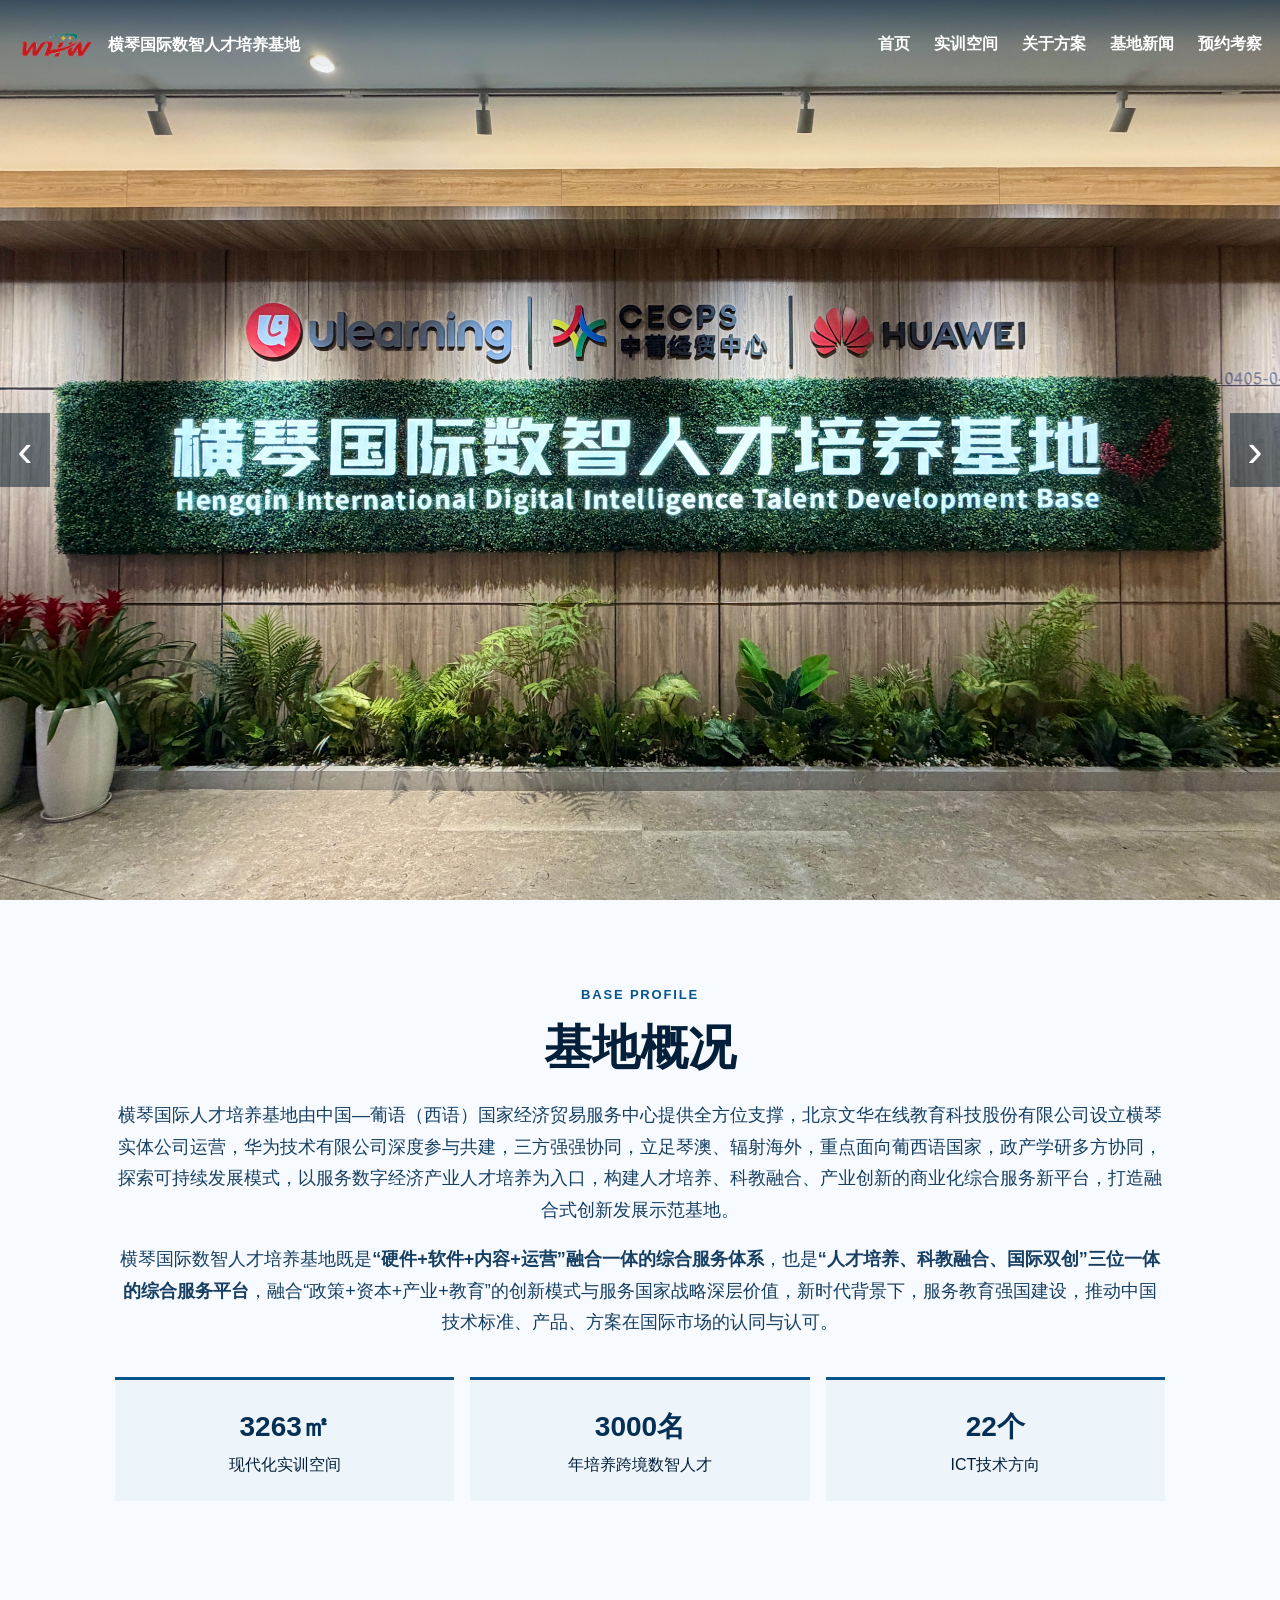
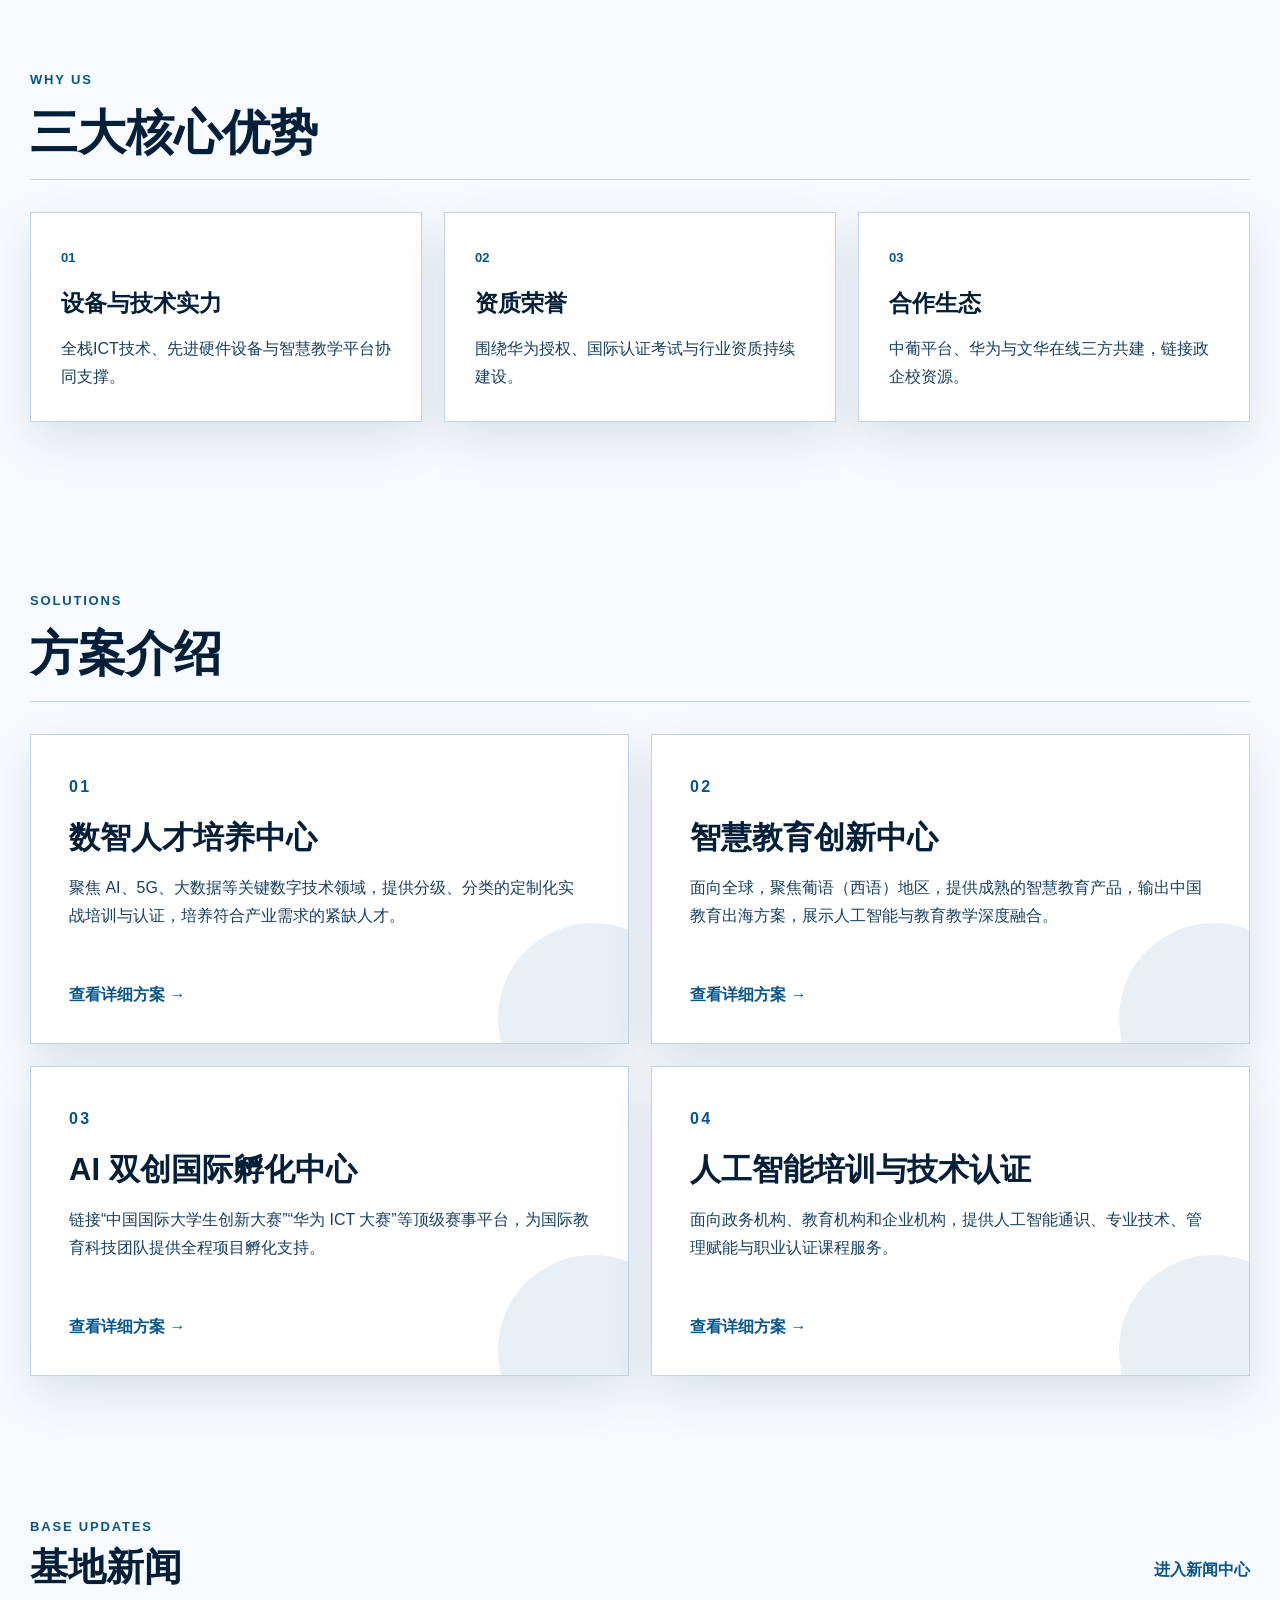
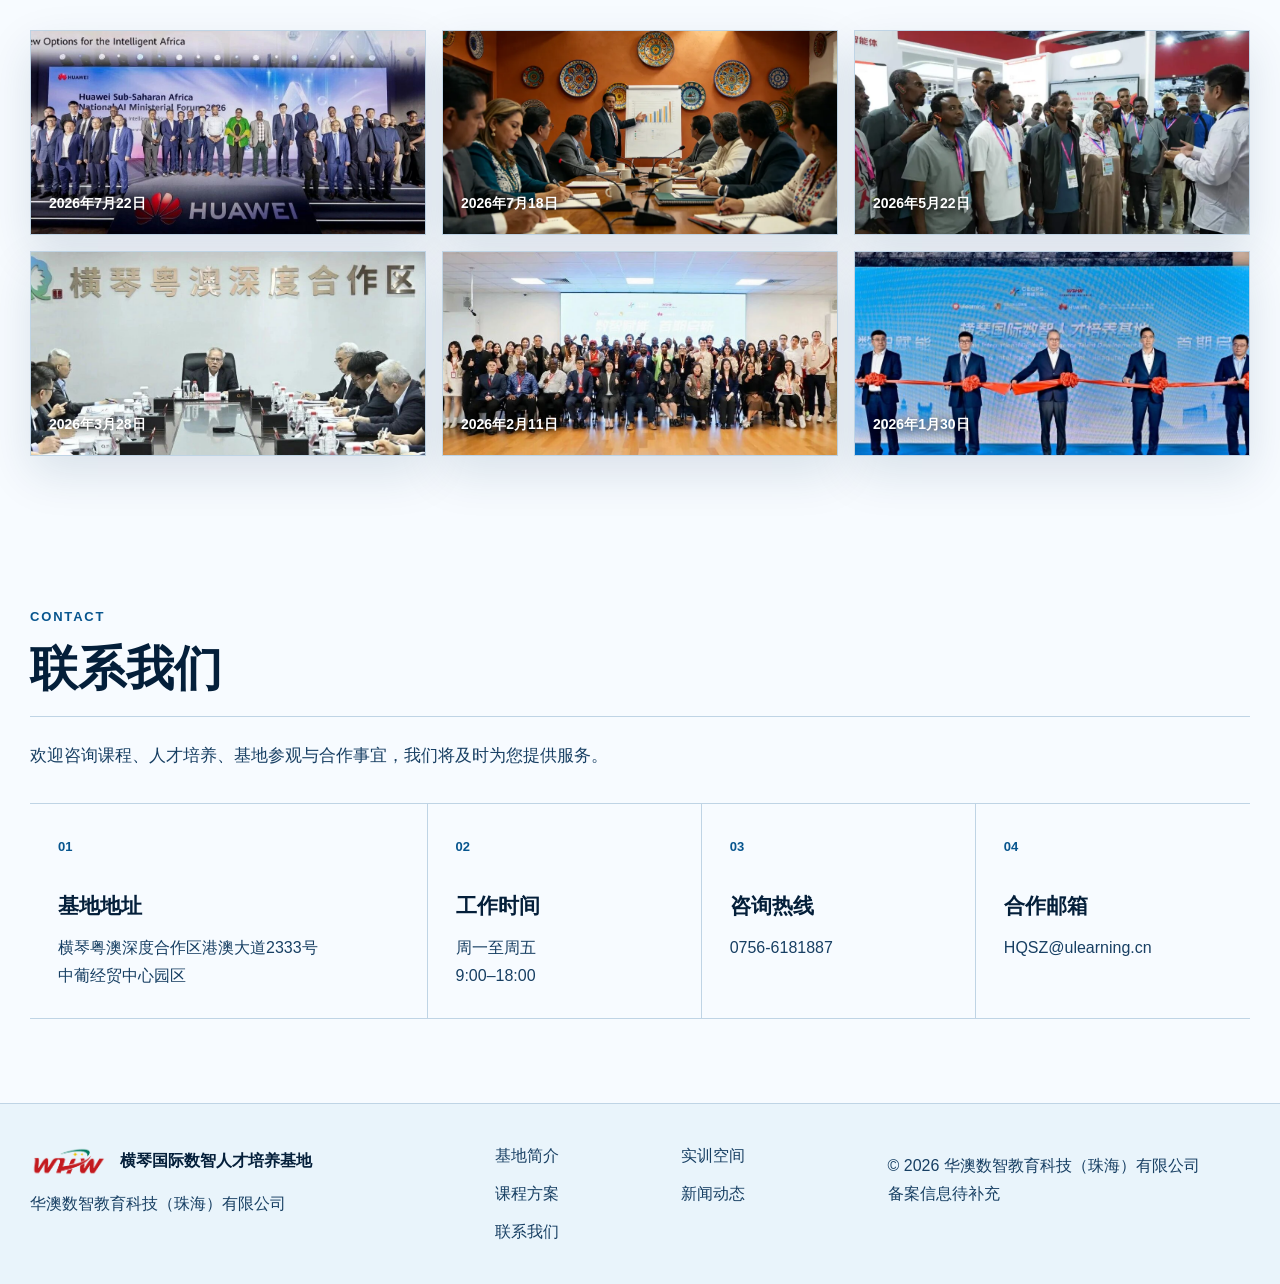
==== commit eca066bc: "1" ====
--- a/华澳数值平台主页/index.html
+++ b/华澳数值平台主页/index.html
@@ -30,7 +30,6 @@
         <figure class="hero-slide"><img src="assets/carousel/slide-07.jpg" alt="实训环境"></figure>
         <figure class="hero-slide"><img src="assets/carousel/slide-08.jpg" alt="基地配套"></figure>
         <figure class="hero-slide"><img src="assets/carousel/slide-09.jpg" alt="活动空间"></figure>
-        <div class="hero-overlay"><p>HENGQIN INTERNATIONAL DIGITAL INTELLIGENCE TALENT TRAINING BASE</p><h1>横琴国际数智人才培养基地</h1><span>立足琴澳 · 辐射湾区 · 链接国际</span></div>
         <button class="carousel-arrow prev" type="button" data-carousel-prev aria-label="上一张">‹</button>
         <button class="carousel-arrow next" type="button" data-carousel-next aria-label="下一张">›</button>
       </div>
--- a/华澳数值平台主页/styles.css
+++ b/华澳数值平台主页/styles.css
@@ -70,5 +70,5 @@
 .ecosystem-page .center-hero .container{text-align:center}.ecosystem-page .center-hero .container>p:last-child{max-width:920px;margin-left:auto;margin-right:auto;font-size:16px}
 .domestic-partners-section .container{width:min(1540px,calc(100% - 32px))}.domestic-partner-board{display:grid;grid-template-columns:repeat(auto-fit,209px);gap:14px;justify-content:center;align-items:start}.domestic-partner-heading{display:flex;min-height:130px;flex-direction:column;justify-content:center;padding:8px 4px}.domestic-partner-heading .section-kicker{margin-bottom:7px}.domestic-partner-heading h2{margin:0;font-size:27px;white-space:nowrap}.domestic-partner-heading strong{display:block;margin-top:7px;color:var(--red);font-size:24px;line-height:1}.domestic-partner-card{width:209px;height:130px;border:1px solid var(--line);border-radius:10px;background-image:url("assets/partners/domestic-universities.jpg");background-repeat:no-repeat;background-size:2134px 1200px;mix-blend-mode:multiply}
 .overseas-partner-board{grid-template-columns:repeat(auto-fit,209px);gap:14px;justify-content:center;align-items:start}.ecosystem-page .overseas-partner-board figure{width:209px;height:130px;min-height:130px;padding:10px}.ecosystem-page .overseas-partner-board img{width:100%;height:100%;max-height:none;object-fit:contain}
-.hero-carousel{height:100svh;min-height:650px}.hero-slide img{width:100%;height:100%;max-width:none;object-fit:cover}.hero-overlay{position:absolute;left:max(6vw,72px);bottom:10vh;z-index:3;max-width:820px;padding:28px 34px;color:#fff;background:linear-gradient(90deg,rgba(4,31,58,.78),rgba(4,31,58,.18));border-left:5px solid #fff;text-shadow:0 2px 12px rgba(0,0,0,.45)}.hero-overlay p{margin:0 0 8px;font-size:13px;font-weight:800;letter-spacing:.12em}.hero-overlay h1{margin:0 0 10px;font-size:clamp(36px,4.5vw,68px);line-height:1.2}.hero-overlay span{font-size:clamp(16px,1.6vw,23px);font-weight:700;letter-spacing:.08em}
-@media(max-width:620px){.hero-overlay{left:20px;right:20px;bottom:9vh;padding:22px 20px}.hero-overlay p{font-size:10px}.hero-overlay h1{font-size:34px}}
+.hero-section,.hero-carousel{width:100%;height:100svh;min-height:650px}.hero-slide img{width:100%;height:100%;max-width:none;object-fit:cover}
+.site-header:not(.inner):not(.is-scrolled){position:absolute;inset:0 0 auto;background:linear-gradient(180deg,rgba(4,31,58,.58),rgba(4,31,58,.12),transparent);border:0;box-shadow:none;backdrop-filter:none}.site-header:not(.inner):not(.is-scrolled) .brand,.site-header:not(.inner):not(.is-scrolled) .nav-links{color:#fff}.site-header:not(.inner):not(.is-scrolled) .nav-links a:hover{color:#fff;border-color:#fff}.site-header:not(.inner):not(.is-scrolled) .nav-toggle{color:#fff;border-color:rgba(255,255,255,.55);background:rgba(4,31,58,.3)}
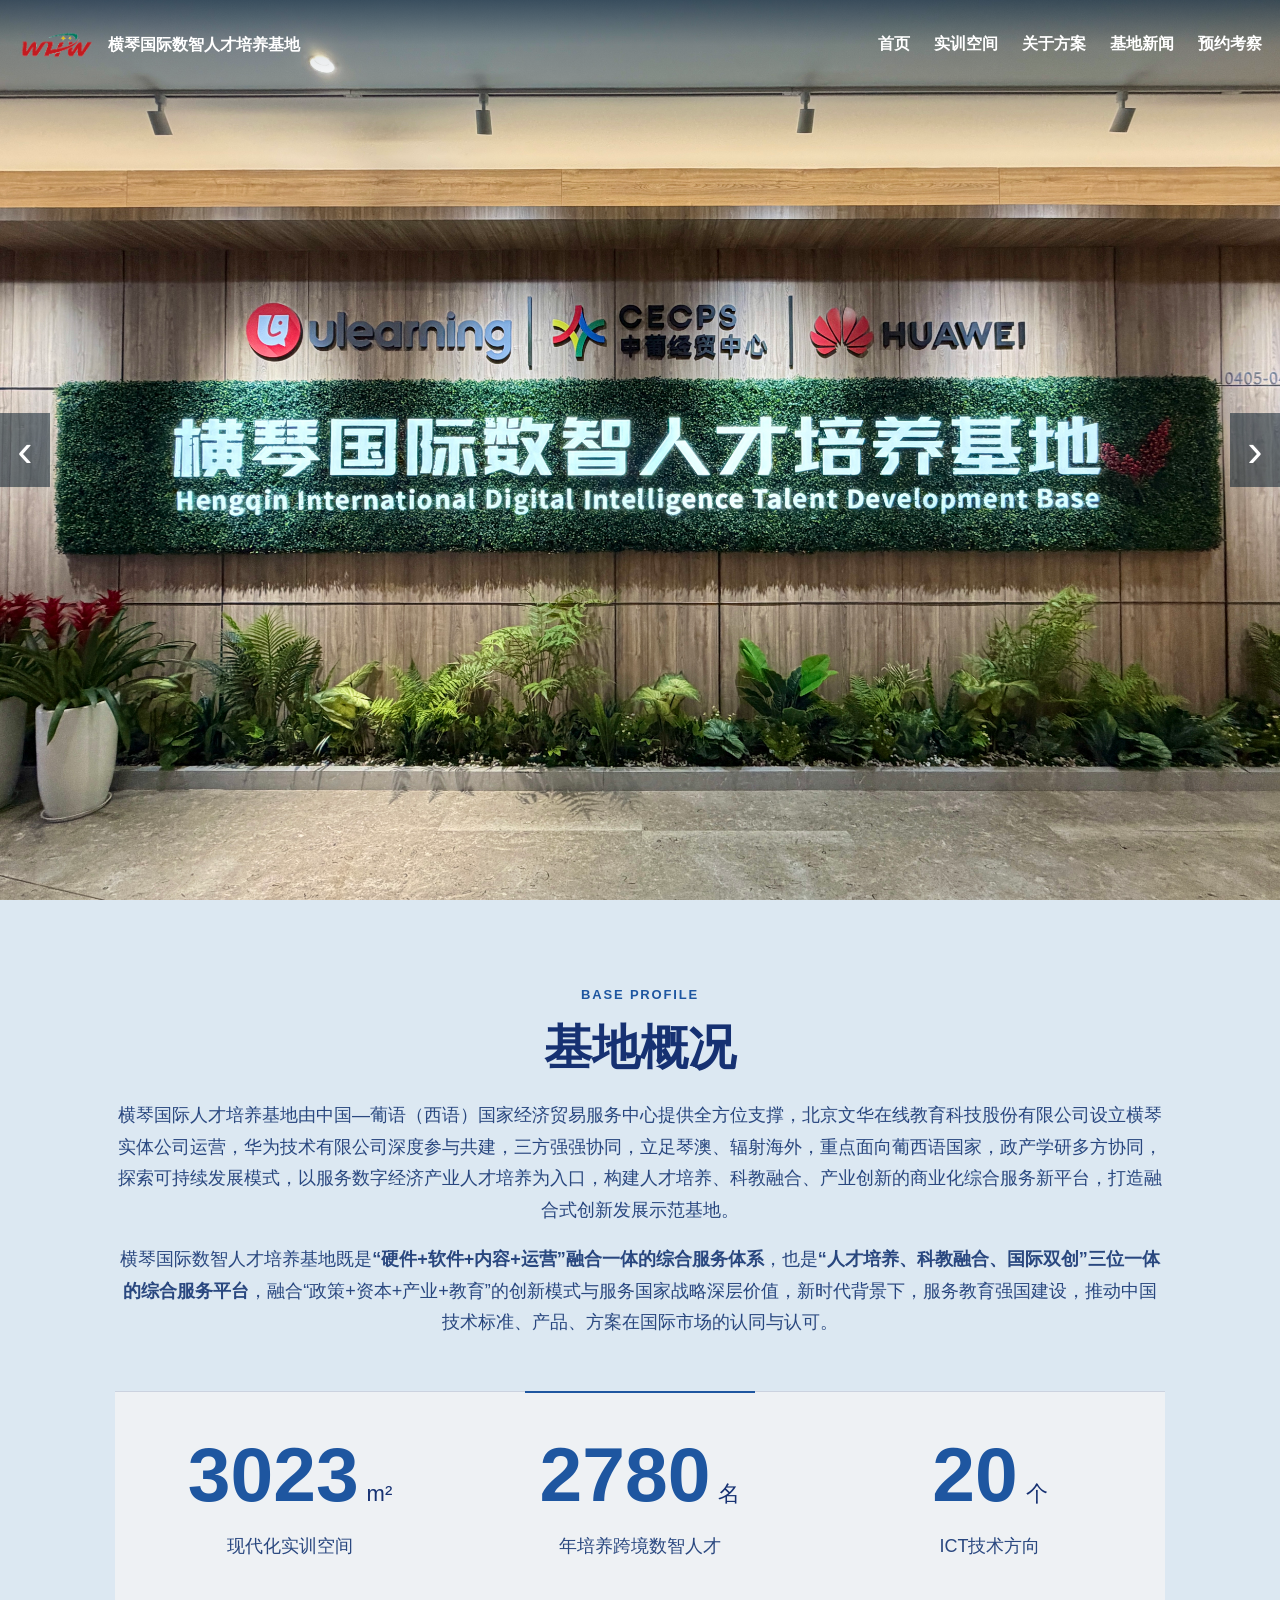
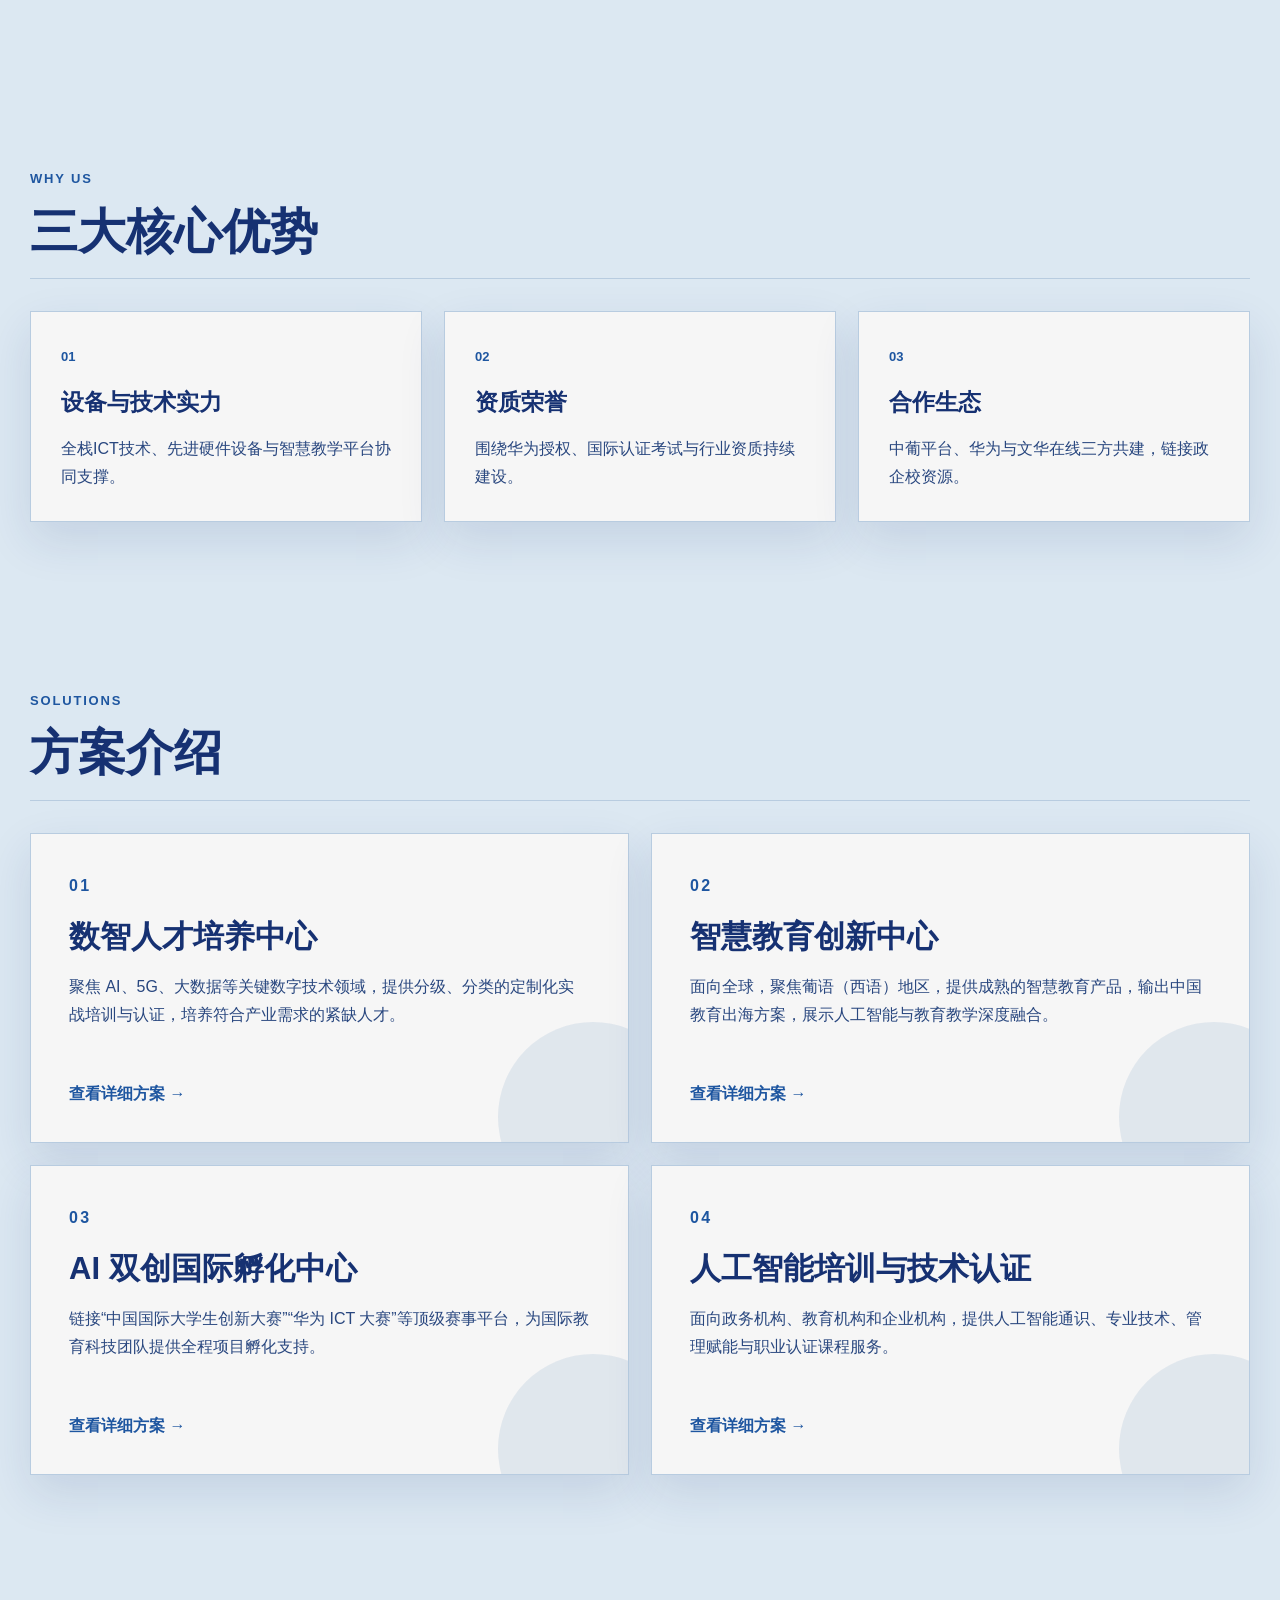
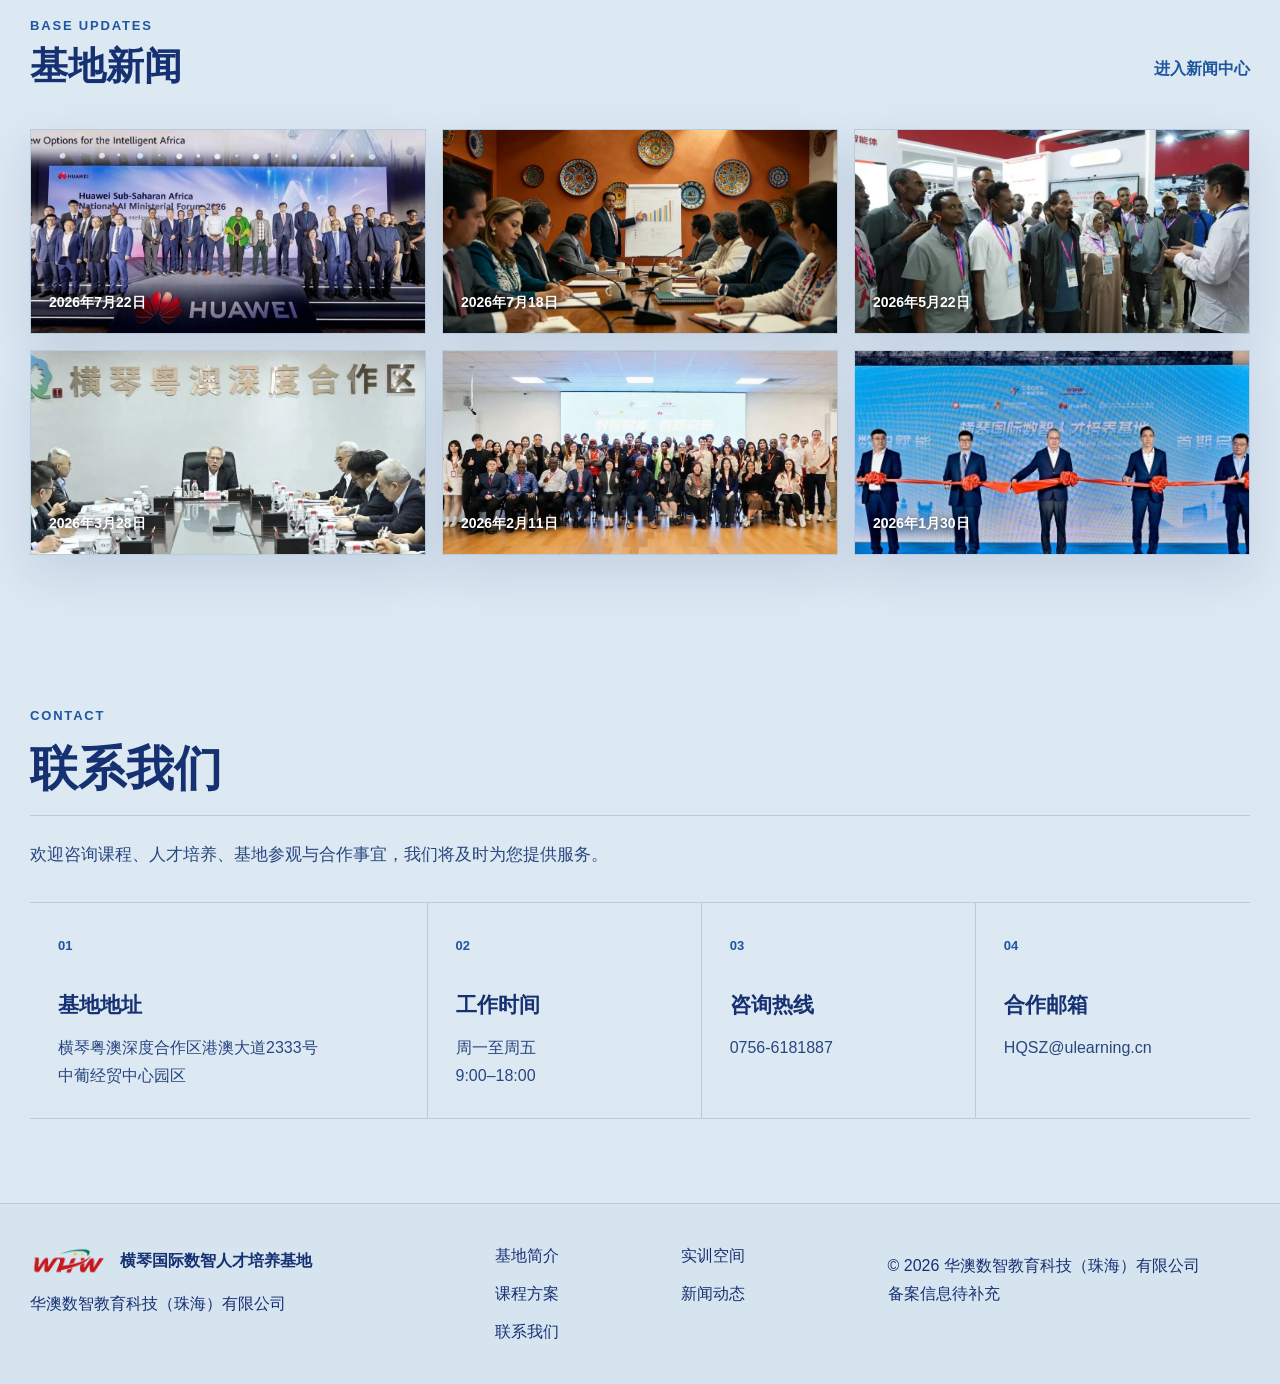
==== commit d1fb2905: "0" ====
--- a/华澳数值平台主页/index.html
+++ b/华澳数值平台主页/index.html
@@ -40,7 +40,7 @@
         <p class="section-kicker">BASE PROFILE</p><h2>基地概况</h2>
         <p>横琴国际人才培养基地由中国—葡语（西语）国家经济贸易服务中心提供全方位支撑，北京文华在线教育科技股份有限公司设立横琴实体公司运营，华为技术有限公司深度参与共建，三方强强协同，立足琴澳、辐射海外，重点面向葡西语国家，政产学研多方协同，探索可持续发展模式，以服务数字经济产业人才培养为入口，构建人才培养、科教融合、产业创新的商业化综合服务新平台，打造融合式创新发展示范基地。</p>
         <p>横琴国际数智人才培养基地既是<strong>“硬件+软件+内容+运营”融合一体的综合服务体系</strong>，也是<strong>“人才培养、科教融合、国际双创”三位一体的综合服务平台</strong>，融合“政策+资本+产业+教育”的创新模式与服务国家战略深层价值，新时代背景下，服务教育强国建设，推动中国技术标准、产品、方案在国际市场的认同与认可。</p>
-        <div class="metrics"><div><strong>3263㎡</strong><span>现代化实训空间</span></div><div><strong>3000名</strong><span>年培养跨境数智人才</span></div><div><strong>22个</strong><span>ICT技术方向</span></div></div>
+        <div class="metrics" data-countup><div><strong><span data-count="3263">0</span><small>m²</small></strong><span>现代化实训空间</span></div><div><strong><span data-count="3000">0</span><small>名</small></strong><span>年培养跨境数智人才</span></div><div><strong><span data-count="22">0</span><small>个</small></strong><span>ICT技术方向</span></div></div>
       </div>
     </section>
 
--- a/华澳数值平台主页/styles.css
+++ b/华澳数值平台主页/styles.css
@@ -1,5 +1,5 @@
-:root{--ink:#041f3a;--muted:#173f63;--line:#bfd4e5;--soft:#edf5fb;--pale:#e4f0f9;--white:#fff;--red:#07558e;--blue:#052f55;--green:#0d6094;--shadow:0 18px 44px rgba(5,47,85,.12)}
-*{box-sizing:border-box}html{scroll-behavior:smooth}body{margin:0;color:var(--ink);font-family:"Microsoft YaHei","PingFang SC",Arial,sans-serif;line-height:1.75;background-color:#f7fbff;background-image:linear-gradient(rgba(255,255,255,.38),rgba(247,251,255,.38)),url("assets/technology-background.png");background-position:center bottom;background-size:cover;background-attachment:fixed;background-repeat:no-repeat}a{color:inherit;text-decoration:none}img{max-width:100%}.container{width:min(1220px,calc(100% - 40px));margin:auto}
+:root{--ink:#163172;--muted:#29477f;--line:#b8cce0;--soft:#f6f6f6;--pale:#d6e4f0;--white:#f6f6f6;--red:#1e56a0;--blue:#163172;--green:#1e56a0;--shadow:0 18px 44px rgba(22,49,114,.12)}
+*{box-sizing:border-box}html{scroll-behavior:smooth}body{margin:0;color:var(--ink);font-family:"DengXian","等线","Microsoft YaHei","PingFang SC",Arial,sans-serif;line-height:1.75;background-color:#dce8f2;background-image:linear-gradient(rgba(214,228,240,.22),rgba(198,217,234,.34)),url("assets/technology-background.png"),linear-gradient(145deg,#f3f6f8 0%,#dde9f3 52%,#d1e1ee 100%);background-blend-mode:multiply,multiply,normal;background-position:center,center bottom,center;background-size:cover,cover,cover;background-attachment:fixed;background-repeat:no-repeat}a{color:inherit;text-decoration:none}img{max-width:100%}.container{width:min(1220px,calc(100% - 40px));margin:auto}
 .site-header{position:absolute;inset:0 0 auto;z-index:20;background:linear-gradient(180deg,rgba(4,18,30,.75),transparent);transition:background .25s ease,box-shadow .25s ease}.site-header.inner{position:relative;background:#0b2f49}.site-header.is-scrolled{position:fixed;background:#fff;box-shadow:0 7px 24px rgba(15,38,56,.12)}.nav-shell{width:min(1280px,calc(100% - 36px));min-height:90px;margin:auto;display:flex;align-items:center;justify-content:space-between;gap:24px}.brand{display:flex;align-items:center;gap:12px;color:#fff;font-weight:900}.brand-logo{width:78px;height:38px;object-fit:contain}.nav-links{display:flex;align-items:center;gap:24px;color:#fff;font-weight:700}.nav-links a{padding:12px 0;border-bottom:2px solid transparent}.nav-links a:hover{border-color:#fff}.site-header.is-scrolled .brand,.site-header.is-scrolled .nav-links{color:var(--ink)}.site-header.is-scrolled .nav-links a:hover{color:var(--red);border-color:var(--red)}.nav-toggle{display:none;background:rgba(255,255,255,.12);color:#fff;border:1px solid rgba(255,255,255,.4);border-radius:6px;padding:8px 12px}.site-header.is-scrolled .nav-toggle{color:var(--ink);border-color:var(--line);background:#fff}
 .hero-carousel{height:100vh;min-height:650px;position:relative;overflow:hidden;background:#123}.hero-slide{position:absolute;inset:0;margin:0;opacity:0;transition:opacity .6s}.hero-slide.is-active{opacity:1}.hero-slide img{width:100%;height:100%;object-fit:cover}.eyebrow,.section-kicker{margin:0 0 12px;letter-spacing:.14em;font-size:13px;font-weight:900}.button{display:inline-flex;align-items:center;justify-content:center;min-height:48px;padding:0 24px;border:0;border-radius:4px;font:inherit;font-weight:900;cursor:pointer}.button.primary{background:var(--red);color:#fff}.carousel-arrow{position:absolute;top:50%;z-index:4;width:50px;height:74px;border:0;background:rgba(4,25,42,.52);color:#fff;font-size:46px;transform:translateY(-50%);cursor:pointer}.carousel-arrow.prev{left:0}.carousel-arrow.next{right:0}
 .section{padding:84px 0}.pale-section{background:var(--pale)}.intro-block{max-width:1050px;text-align:center}.section-kicker{color:var(--red)}h2{font-size:clamp(34px,4vw,48px);line-height:1.2;margin:0 0 24px}.intro-block>p:not(.section-kicker){color:var(--muted);font-size:17px;text-align:left}.metrics{display:grid;grid-template-columns:repeat(4,1fr);gap:16px;margin-top:38px}.metrics div{padding:22px;border-top:3px solid var(--red);background:var(--soft)}.metrics strong,.metrics span{display:block}.metrics strong{font-size:28px;color:var(--blue)}.section-title-row{display:flex;align-items:end;justify-content:space-between;gap:20px;margin-bottom:32px;border-bottom:1px solid var(--line)}.section-title-row h2{margin-bottom:18px}.more-link{color:var(--red);font-weight:900;margin-bottom:22px}.advantage-card-grid,.feature-grid{display:grid;grid-template-columns:repeat(3,1fr);gap:22px}.advantage-card,.feature-grid a,.news-sketch-grid a,.detail-card{padding:30px;border:1px solid var(--line);background:#fff;box-shadow:var(--shadow);transition:.22s}.advantage-card:hover,.feature-grid a:hover,.news-sketch-grid a:hover{transform:translateY(-5px);border-color:rgba(201,21,30,.4)}.advantage-card span{font-size:13px;color:var(--red);font-weight:900}.advantage-card h3,.feature-grid h3{font-size:23px;margin:12px 0}.advantage-card p,.feature-grid p,.news-sketch-grid p{color:var(--muted);margin:0}.feature-grid{grid-template-columns:repeat(2,1fr)}.news-sketch-grid{display:grid;grid-template-columns:repeat(3,1fr);gap:22px}.news-sketch-grid time{color:var(--red);font-weight:900}.news-sketch-grid h3{font-size:21px;margin:10px 0}
@@ -72,3 +72,13 @@
 .overseas-partner-board{grid-template-columns:repeat(auto-fit,209px);gap:14px;justify-content:center;align-items:start}.ecosystem-page .overseas-partner-board figure{width:209px;height:130px;min-height:130px;padding:10px}.ecosystem-page .overseas-partner-board img{width:100%;height:100%;max-height:none;object-fit:contain}
 .hero-section,.hero-carousel{width:100%;height:100svh;min-height:650px}.hero-slide img{width:100%;height:100%;max-width:none;object-fit:cover}
 .site-header:not(.inner):not(.is-scrolled){position:absolute;inset:0 0 auto;background:linear-gradient(180deg,rgba(4,31,58,.58),rgba(4,31,58,.12),transparent);border:0;box-shadow:none;backdrop-filter:none}.site-header:not(.inner):not(.is-scrolled) .brand,.site-header:not(.inner):not(.is-scrolled) .nav-links{color:#fff}.site-header:not(.inner):not(.is-scrolled) .nav-links a:hover{color:#fff;border-color:#fff}.site-header:not(.inner):not(.is-scrolled) .nav-toggle{color:#fff;border-color:rgba(255,255,255,.55);background:rgba(4,31,58,.3)}
+.technology-intro{text-align:center}.technology-intro .container>p:last-child{margin-left:auto;margin-right:auto}.tech-feature-grid,.tech-feature-grid.reverse{display:block;max-width:1100px}.tech-feature-grid article{width:100%}.tech-sources{background:transparent}
+.site-header.inner,.site-header.is-scrolled{background:rgba(214,228,240,.95);border-color:var(--line)}.site-footer{background:rgba(214,228,240,.92);color:var(--ink)}.advantage-card,.feature-grid a,.detail-card,.solution-entry,.teach-card,.faculty-orbit article,.app-grid article,.two-column-story>div,.incubation-steps article,.equipment-list>div,.compute-levels>div,.spec-grid article,.audience-grid article,.document-gallery figure,.partner-overview{background:#f6f6f6}.metrics div,.content-grid>div,.course-values>div,.course-domains article,.honor-summary article{background:rgba(246,246,246,.82)}
+.partner-switcher{display:flex;justify-content:center;gap:24px;padding:36px 20px}.partner-switcher button{width:194px;height:52px;border:1px solid transparent;border-radius:30px;background:#ededed;color:#555;font:inherit;font-size:14px;cursor:pointer;transition:.3s}.partner-switcher button:hover{border-color:#1e56a0}.partner-switcher button.is-active{background:#1e56a0;color:#fff}.partner-panel{width:min(1240px,94%);margin:0 auto;padding:8px 0 80px}.reference-partner-grid{display:grid;grid-template-columns:repeat(5,1fr)}.enterprise-partner,.partner-panel .overseas-partner-board figure{display:flex;height:130px;align-items:center;justify-content:center;flex-direction:column;padding:16px 10px;border:1px solid transparent;background:transparent;transition:.3s;text-align:center}.enterprise-partner:hover,.partner-panel .overseas-partner-board figure:hover,.partner-panel .domestic-partner-card:hover{border-color:#1e56a0;transform:translateY(-6px)}.enterprise-partner strong{color:#163172;font-size:22px}.enterprise-partner span{margin-top:7px;color:var(--muted);font-size:13px}.enterprise-partner img{max-width:120px;max-height:58px;object-fit:contain}.partner-panel .domestic-partner-board{grid-template-columns:repeat(5,209px);justify-content:center;gap:0 34px}.partner-panel .domestic-partner-card{height:130px;border-color:transparent;transition:.3s}.partner-panel .overseas-partner-board{grid-template-columns:repeat(5,1fr);gap:0}.partner-panel .overseas-partner-board figure{width:auto;min-height:130px}.partner-panel[hidden]{display:none}
+@media(max-width:1000px){.partner-switcher{display:grid;gap:0}.partner-switcher button{width:min(420px,calc(100vw - 40px));border-radius:0}.reference-partner-grid,.partner-panel .overseas-partner-board{grid-template-columns:repeat(3,1fr)}.partner-panel .domestic-partner-board{grid-template-columns:repeat(3,209px);gap:0 18px}.enterprise-partner,.partner-panel .overseas-partner-board figure{height:80px;padding:6px}.enterprise-partner strong{font-size:16px}.enterprise-partner span{font-size:11px}}
+@media(max-width:700px){.partner-panel .domestic-partner-board{grid-template-columns:209px}.reference-partner-grid,.partner-panel .overseas-partner-board{grid-template-columns:repeat(2,1fr)}}
+.domestic-partner-stat{display:flex;align-items:baseline;justify-content:center;gap:18px;margin:0 auto 34px;color:#163172}.domestic-partner-stat strong{font-size:clamp(64px,8vw,112px);font-weight:900;line-height:1;letter-spacing:-.05em}.domestic-partner-stat span{font-size:clamp(20px,2vw,30px);font-weight:800}
+@media(max-width:620px){.domestic-partner-stat{align-items:center;flex-direction:column;gap:8px}.domestic-partner-stat strong{font-size:68px}}
+.partner-panel .first-domestic-partner{clip-path:inset(0 0 60px 0);transform:translateY(30px);border-color:transparent;mix-blend-mode:multiply;transition:clip-path .28s ease,transform .28s ease,background-color .28s ease,box-shadow .28s ease}.partner-panel .first-domestic-partner:hover,.partner-panel .first-domestic-partner:focus-visible{clip-path:inset(0);transform:translateY(-6px);border-color:#1e56a0;background-color:#fff;mix-blend-mode:normal;box-shadow:0 14px 30px rgba(22,49,114,.14);outline:0}
+.intro-block .metrics{position:relative;grid-template-columns:repeat(3,1fr);gap:0;max-width:1220px;margin:52px auto 0;padding:44px 0 38px;border-top:1px solid rgba(22,49,114,.16);background:rgba(246,246,246,.72)}.intro-block .metrics:before{content:"";position:absolute;top:-1px;left:50%;width:230px;height:2px;background:#1e56a0;transform:translateX(-50%)}.intro-block .metrics>div{padding:0 24px;border:0;background:transparent;opacity:0;transform:translateY(24px);transition:opacity .6s ease,transform .6s ease}.intro-block .metrics.is-visible>div{opacity:1;transform:none}.intro-block .metrics.is-visible>div:nth-child(2){transition-delay:.12s}.intro-block .metrics.is-visible>div:nth-child(3){transition-delay:.24s}.intro-block .metrics strong{display:flex;align-items:baseline;justify-content:center;color:#1e56a0;font-size:clamp(54px,6vw,82px);font-weight:900;line-height:1}.intro-block .metrics strong small{margin-left:8px;color:#163172;font-size:22px;font-weight:400}.intro-block .metrics>div>span{margin-top:18px;color:var(--muted);font-size:18px}
+@media(max-width:620px){.intro-block .metrics{grid-template-columns:1fr;padding:20px 0}.intro-block .metrics>div{padding:28px 16px}.intro-block .metrics strong{font-size:58px}.intro-block .metrics>div>span{margin-top:10px}}
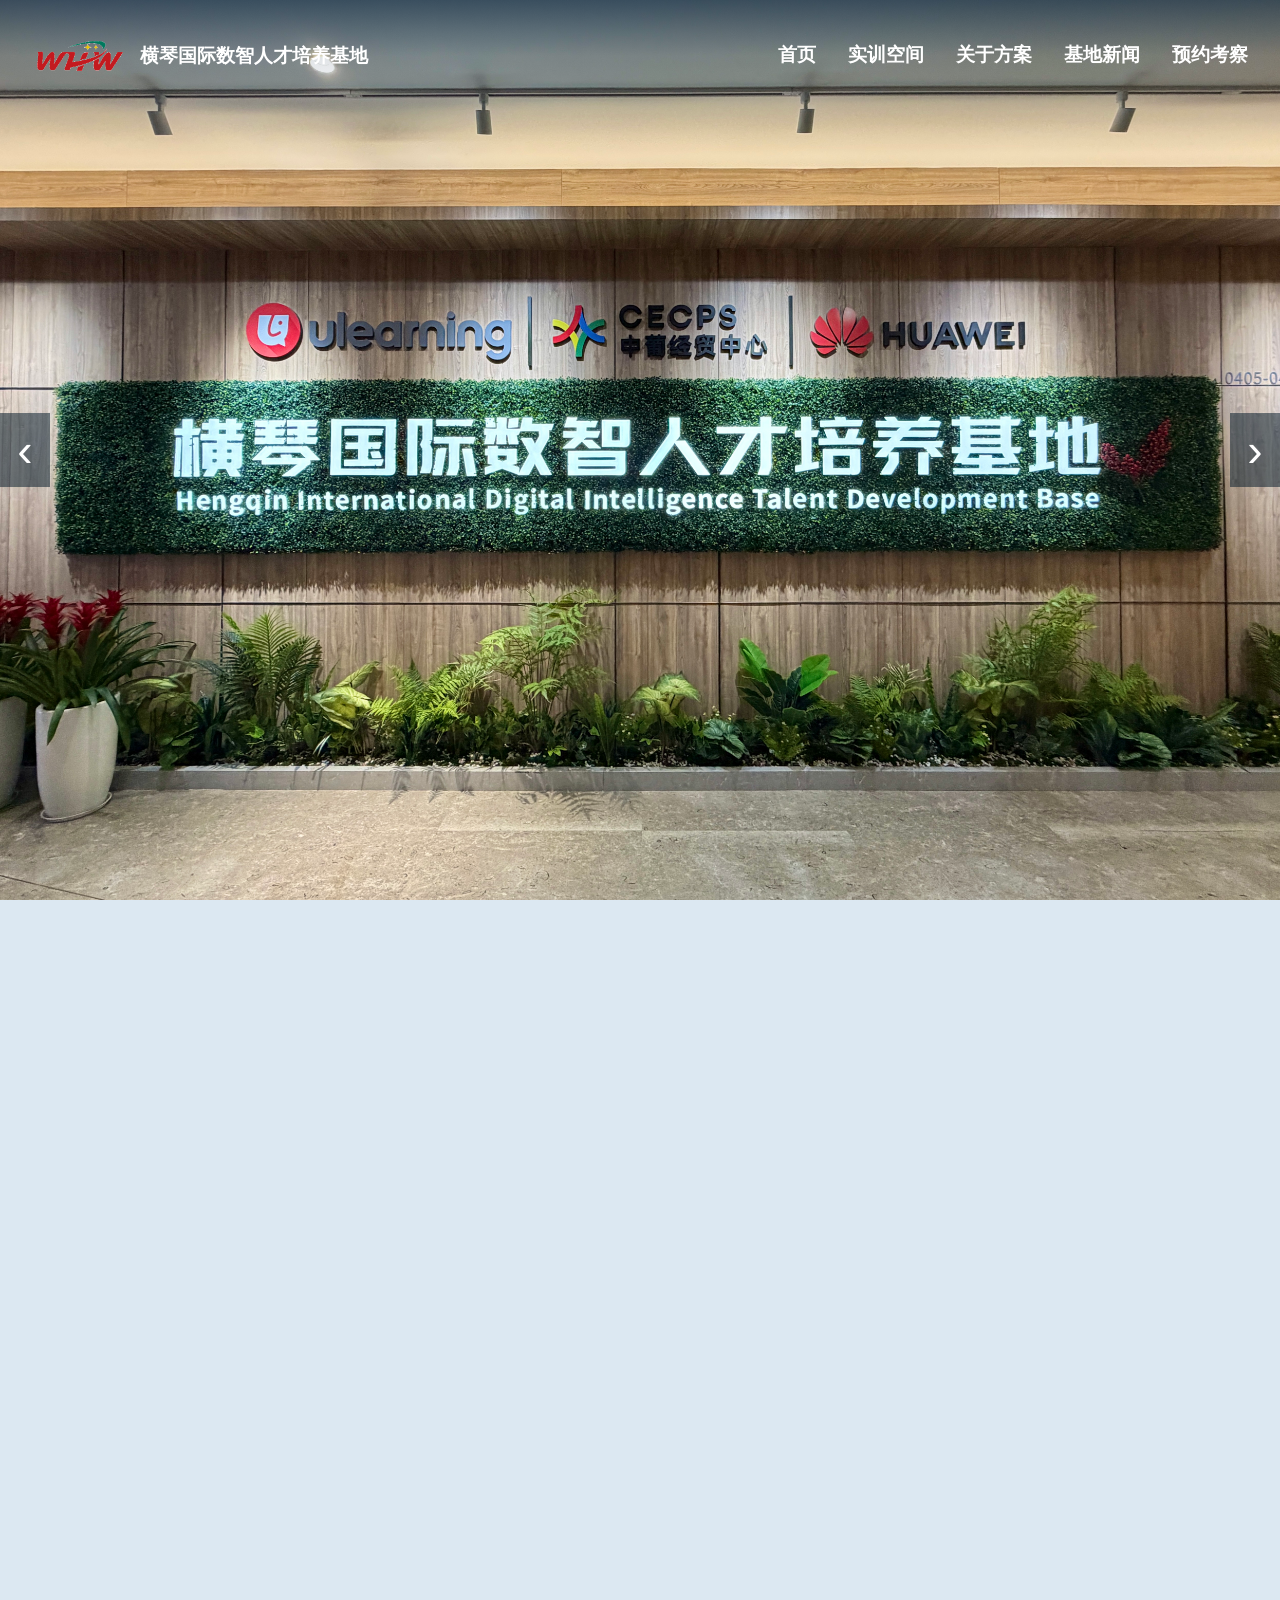
==== commit 98e8d774: "1" ====
--- a/华澳数值平台主页/index.html
+++ b/华澳数值平台主页/index.html
@@ -1,5 +1,5 @@
 <!doctype html>
-<html lang="zh-CN">
+<html lang="zh-CN" class="home-document">
 <head>
   <meta charset="utf-8">
   <meta name="viewport" content="width=device-width, initial-scale=1">
@@ -7,7 +7,7 @@
   <title>横琴国际数智人才培养基地</title>
   <link rel="stylesheet" href="styles.css">
 </head>
-<body>
+<body class="home-page">
   <header class="site-header">
     <nav class="nav-shell" aria-label="主导航">
       <a class="brand" href="index.html"><img class="brand-logo" src="assets/company-logo.png" alt=""><span>横琴国际数智人才培养基地</span></a>
--- a/华澳数值平台主页/styles.css
+++ b/华澳数值平台主页/styles.css
@@ -82,3 +82,6 @@
 .partner-panel .first-domestic-partner{clip-path:inset(0 0 60px 0);transform:translateY(30px);border-color:transparent;mix-blend-mode:multiply;transition:clip-path .28s ease,transform .28s ease,background-color .28s ease,box-shadow .28s ease}.partner-panel .first-domestic-partner:hover,.partner-panel .first-domestic-partner:focus-visible{clip-path:inset(0);transform:translateY(-6px);border-color:#1e56a0;background-color:#fff;mix-blend-mode:normal;box-shadow:0 14px 30px rgba(22,49,114,.14);outline:0}
 .intro-block .metrics{position:relative;grid-template-columns:repeat(3,1fr);gap:0;max-width:1220px;margin:52px auto 0;padding:44px 0 38px;border-top:1px solid rgba(22,49,114,.16);background:rgba(246,246,246,.72)}.intro-block .metrics:before{content:"";position:absolute;top:-1px;left:50%;width:230px;height:2px;background:#1e56a0;transform:translateX(-50%)}.intro-block .metrics>div{padding:0 24px;border:0;background:transparent;opacity:0;transform:translateY(24px);transition:opacity .6s ease,transform .6s ease}.intro-block .metrics.is-visible>div{opacity:1;transform:none}.intro-block .metrics.is-visible>div:nth-child(2){transition-delay:.12s}.intro-block .metrics.is-visible>div:nth-child(3){transition-delay:.24s}.intro-block .metrics strong{display:flex;align-items:baseline;justify-content:center;color:#1e56a0;font-size:clamp(54px,6vw,82px);font-weight:900;line-height:1}.intro-block .metrics strong small{margin-left:8px;color:#163172;font-size:22px;font-weight:400}.intro-block .metrics>div>span{margin-top:18px;color:var(--muted);font-size:18px}
 @media(max-width:620px){.intro-block .metrics{grid-template-columns:1fr;padding:20px 0}.intro-block .metrics>div{padding:28px 16px}.intro-block .metrics strong{font-size:58px}.intro-block .metrics>div>span{margin-top:10px}}
+.home-document{overflow:hidden}.home-page{height:100svh;overflow-y:auto;scroll-snap-type:y mandatory;scroll-behavior:smooth}.home-page main>section{scroll-snap-align:start;scroll-snap-stop:always;min-height:100svh}.home-page main>section.section{display:flex;align-items:center;padding:42px 0}.home-page>.site-footer{scroll-snap-align:end;scroll-snap-stop:always}.home-page .nav-shell{width:min(1500px,calc(100% - 64px));min-height:112px}.home-page .brand-logo{width:96px;height:48px}.home-page .brand span{font-size:19px}.home-page .nav-links{gap:32px;font-size:19px}.home-page .site-header{transition:transform .35s ease,background .25s ease}.home-page.reveal-ready main>section:not(.hero-section)>.container{opacity:0;transform:translateY(44px);transition:opacity .75s ease,transform .75s cubic-bezier(.22,1,.36,1)}.home-page.reveal-ready main>section.is-in-view>.container{opacity:1;transform:none}.home-page.reveal-ready .advantage-card,.home-page.reveal-ready .solution-entry,.home-page.reveal-ready .news-feature-card,.home-page.reveal-ready .contact-info-grid>div{opacity:0;transform:translateY(26px);transition:opacity .6s ease,transform .6s ease,border-color .22s}.home-page.reveal-ready .is-in-view .advantage-card,.home-page.reveal-ready .is-in-view .solution-entry,.home-page.reveal-ready .is-in-view .news-feature-card,.home-page.reveal-ready .is-in-view .contact-info-grid>div{opacity:1;transform:none}.home-page.reveal-ready .is-in-view :is(.advantage-card,.solution-entry,.news-feature-card,.contact-info-grid>div):nth-child(2){transition-delay:.09s}.home-page.reveal-ready .is-in-view :is(.advantage-card,.solution-entry,.news-feature-card,.contact-info-grid>div):nth-child(3){transition-delay:.18s}.home-page.reveal-ready .is-in-view :is(.advantage-card,.solution-entry,.news-feature-card,.contact-info-grid>div):nth-child(4){transition-delay:.27s}.home-page .home-solution-centers{padding:34px 0}.home-page .home-solution-centers .section-title-row{margin-bottom:22px}.home-page .home-solution-centers .section-title-row h2{margin-bottom:12px;font-size:38px}.home-page .home-solution-centers .solution-entry-grid{gap:16px}.home-page .home-solution-centers .solution-entry{min-height:220px;padding:26px 30px}.home-page .home-solution-centers .solution-entry h2{margin:10px 0;font-size:27px}.home-page .home-solution-centers .solution-entry p{margin:0;font-size:15px;line-height:1.65}.home-page .home-solution-centers .solution-entry b{left:30px;bottom:22px}.home-page .site-footer{background:#163172;color:#fff}.home-page .site-footer .footer-brand,.home-page .site-footer a,.home-page .site-footer p{color:#fff}
+@media(max-width:900px){.home-document{overflow:auto}.home-page{height:auto;overflow:visible;scroll-snap-type:none}.home-page main>section{min-height:auto}.home-page main>section.hero-section{min-height:650px}.home-page main>section.section{padding:62px 0}.home-page .nav-shell{width:min(100% - 36px,1280px);min-height:76px}.home-page .brand-logo{width:78px;height:38px}.home-page .brand span{font-size:14px}.home-page .nav-links{font-size:16px}.home-page .home-solution-centers .solution-entry{min-height:250px}}
+@media(prefers-reduced-motion:reduce){.home-page{scroll-behavior:auto}.home-page.reveal-ready main>section:not(.hero-section)>.container,.home-page.reveal-ready .advantage-card,.home-page.reveal-ready .solution-entry,.home-page.reveal-ready .news-feature-card,.home-page.reveal-ready .contact-info-grid>div{opacity:1;transform:none;transition:none}}
